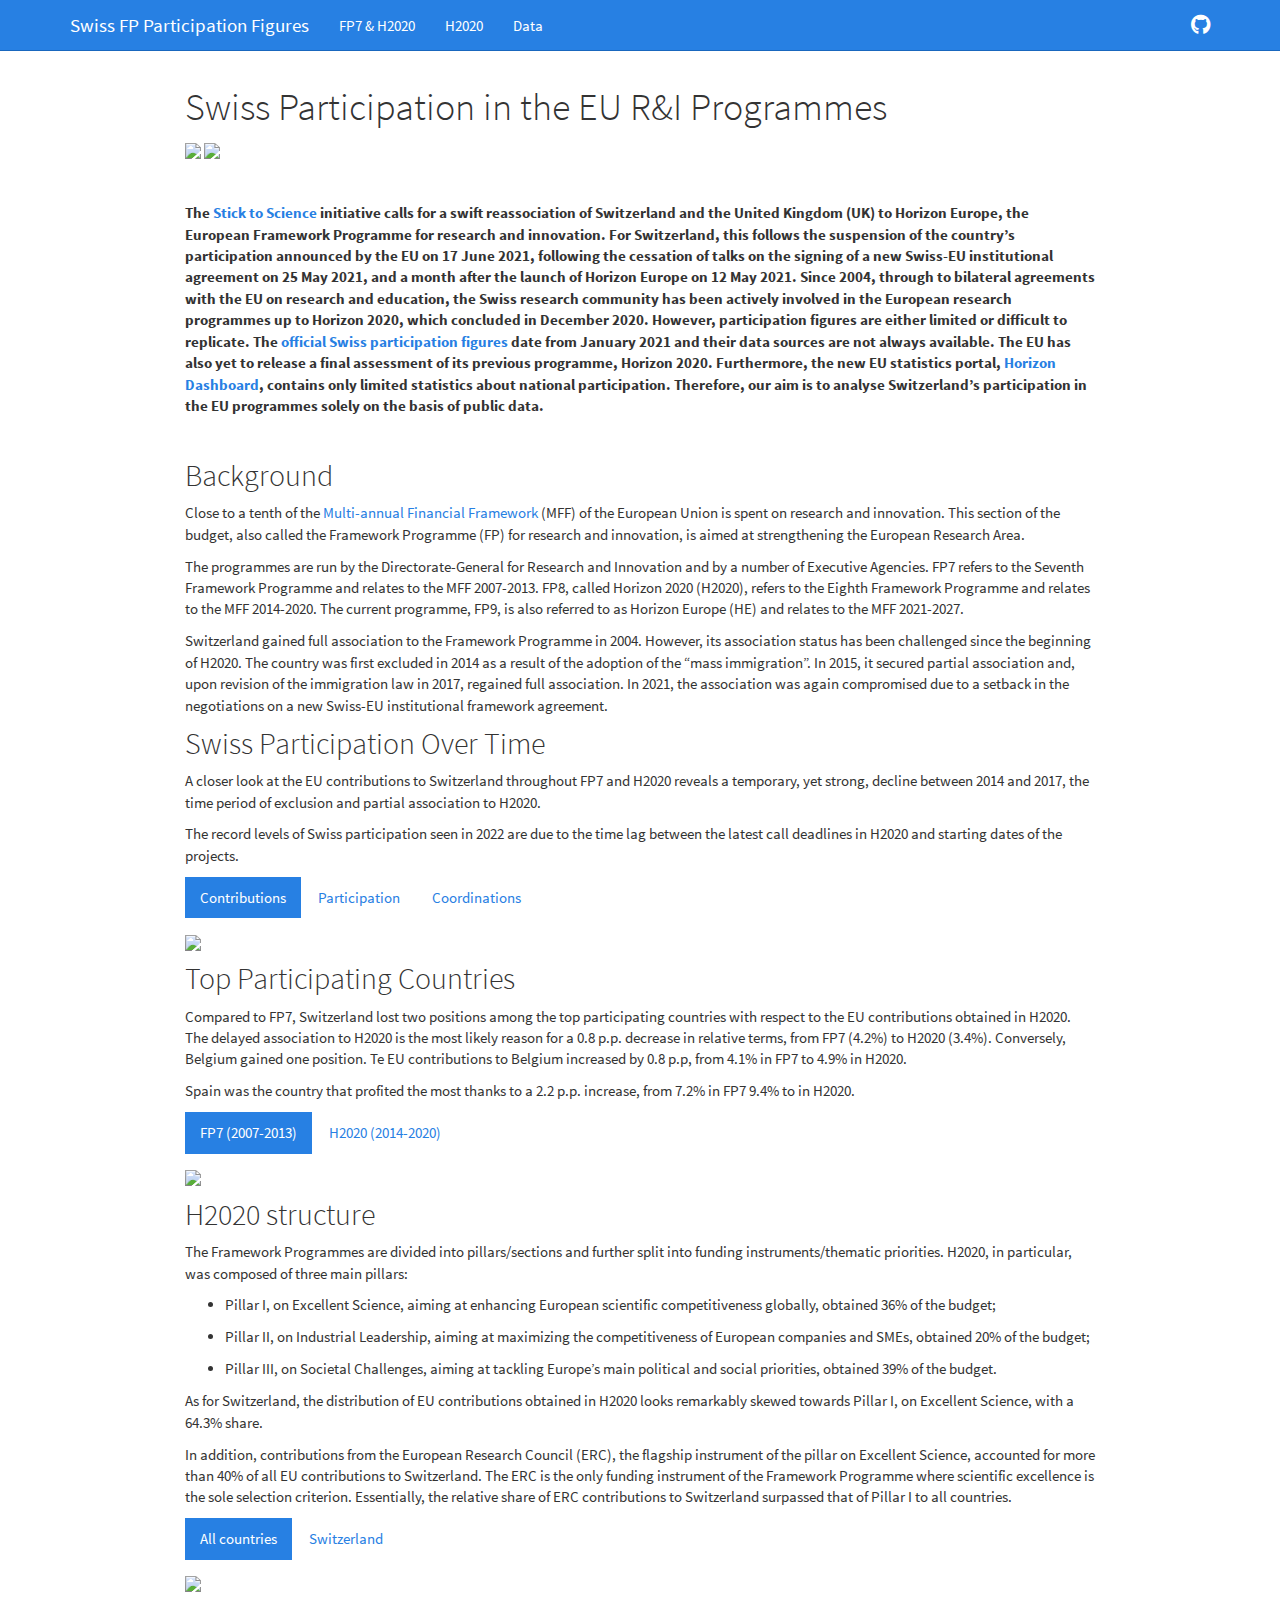
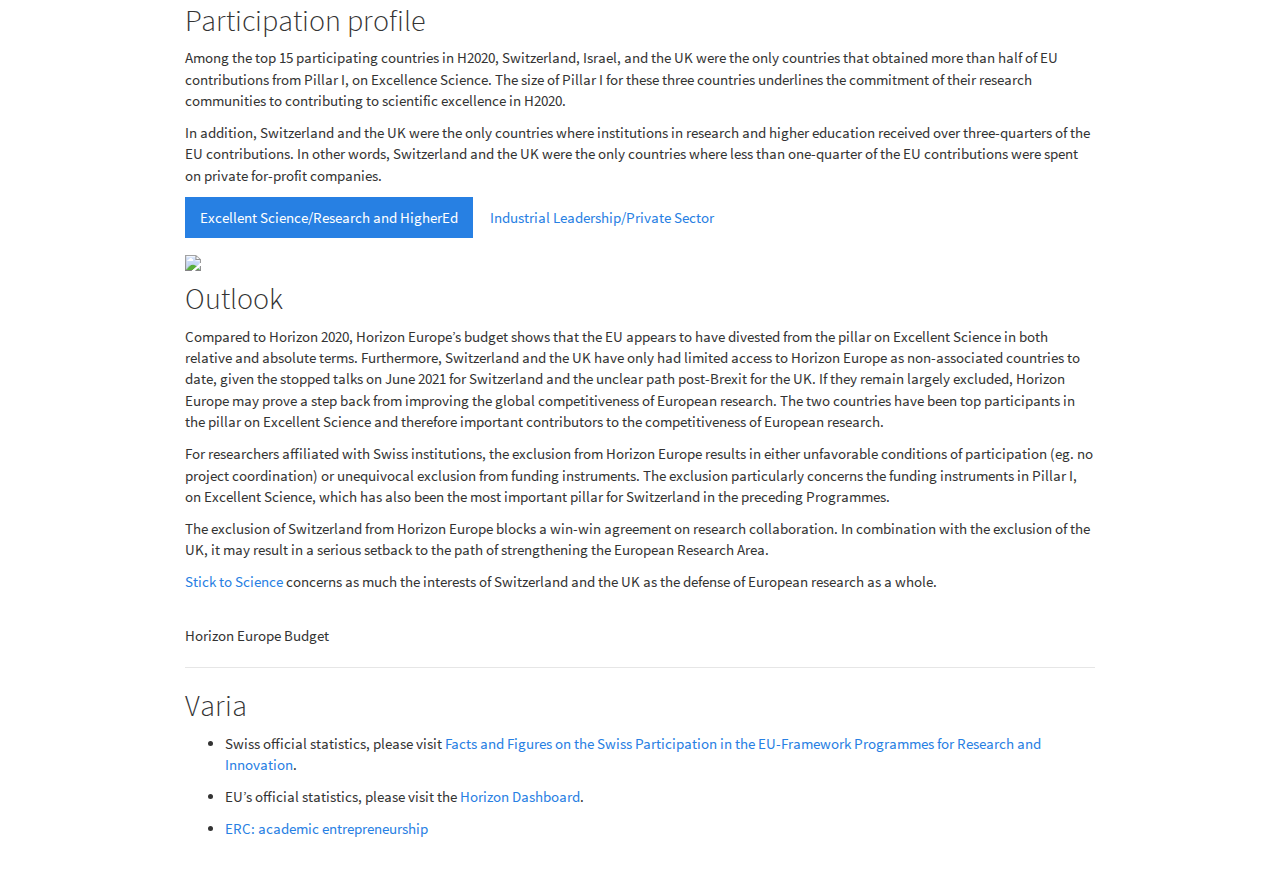
==== docs/index.html @ 3f67c6ea "✏️  Minor fixes" ====
<!DOCTYPE html>

<html>

<head>

<meta charset="utf-8" />
<meta name="generator" content="pandoc" />
<meta http-equiv="X-UA-Compatible" content="IE=EDGE" />




<title>Swiss Participation in the EU R&amp;I Programmes</title>

<script src="site_libs/header-attrs-2.11/header-attrs.js"></script>
<script src="site_libs/jquery-3.6.0/jquery-3.6.0.min.js"></script>
<meta name="viewport" content="width=device-width, initial-scale=1" />
<link href="site_libs/bootstrap-3.3.5/css/cosmo.min.css" rel="stylesheet" />
<script src="site_libs/bootstrap-3.3.5/js/bootstrap.min.js"></script>
<script src="site_libs/bootstrap-3.3.5/shim/html5shiv.min.js"></script>
<script src="site_libs/bootstrap-3.3.5/shim/respond.min.js"></script>
<style>h1 {font-size: 34px;}
       h1.title {font-size: 38px;}
       h2 {font-size: 30px;}
       h3 {font-size: 24px;}
       h4 {font-size: 18px;}
       h5 {font-size: 16px;}
       h6 {font-size: 12px;}
       code {color: inherit; background-color: rgba(0, 0, 0, 0.04);}
       pre:not([class]) { background-color: white }</style>
<script src="site_libs/navigation-1.1/tabsets.js"></script>
<meta name="viewport" content="width=device-width, initial-scale=1, orientation=auto"/>
<meta name="description" content="Swiss Participation in FP7 and Horizon 2020"/>
<meta name="github-repo" content="zambujo/swissparticipation"/>
<meta name="twitter:title" content="Switzerland in FP7&amp;H2020"/>
<meta name="twitter:description" content="Swiss Participation in FP7 and Horizon 2020"/>
<meta name="twitter:url" content="https://zambujo.github.io/swissparticipation"/>
<meta name="twitter:image" content="https://zambujo.github.io/assets/images/treemap.jpg"/>
<meta name="twitter:image:alt" content="CH H2020 Participation"/>
<meta name="twitter:card" content="summary"/>
<meta name="twitter:creator" content="@whereisjoao"/>
<meta name="twitter:site" content="@whereisjoao"/>
<meta property="og:title" content="Switzerland in FP7&amp;H2020"/>
<meta property="og:description" content="Swiss Participation in FP7 and Horizon 2020"/>
<meta property="og:url" content="https://zambujo.github.io/swissparticipation"/>
<meta property="og:image" content="https://zambujo.github.io/assets/images/treemap.jpg"/>
<meta property="og:image:alt" content="CH H2020 Participation"/>
<meta property="og:type" content="website"/>
<meta property="og:locale" content="en_US"/>
<meta property="article:author" content="João Martins"/>
<link href="site_libs/font-awesome-5.1.0/css/all.css" rel="stylesheet" />
<link href="site_libs/font-awesome-5.1.0/css/v4-shims.css" rel="stylesheet" />

<style type="text/css">
  code{white-space: pre-wrap;}
  span.smallcaps{font-variant: small-caps;}
  span.underline{text-decoration: underline;}
  div.column{display: inline-block; vertical-align: top; width: 50%;}
  div.hanging-indent{margin-left: 1.5em; text-indent: -1.5em;}
  ul.task-list{list-style: none;}
    </style>









<style type = "text/css">
.main-container {
  max-width: 940px;
  margin-left: auto;
  margin-right: auto;
}
img {
  max-width:100%;
}
.tabbed-pane {
  padding-top: 12px;
}
.html-widget {
  margin-bottom: 20px;
}
button.code-folding-btn:focus {
  outline: none;
}
summary {
  display: list-item;
}
pre code {
  padding: 0;
}
</style>


<style type="text/css">
.dropdown-submenu {
  position: relative;
}
.dropdown-submenu>.dropdown-menu {
  top: 0;
  left: 100%;
  margin-top: -6px;
  margin-left: -1px;
  border-radius: 0 6px 6px 6px;
}
.dropdown-submenu:hover>.dropdown-menu {
  display: block;
}
.dropdown-submenu>a:after {
  display: block;
  content: " ";
  float: right;
  width: 0;
  height: 0;
  border-color: transparent;
  border-style: solid;
  border-width: 5px 0 5px 5px;
  border-left-color: #cccccc;
  margin-top: 5px;
  margin-right: -10px;
}
.dropdown-submenu:hover>a:after {
  border-left-color: #adb5bd;
}
.dropdown-submenu.pull-left {
  float: none;
}
.dropdown-submenu.pull-left>.dropdown-menu {
  left: -100%;
  margin-left: 10px;
  border-radius: 6px 0 6px 6px;
}
</style>

<script type="text/javascript">
// manage active state of menu based on current page
$(document).ready(function () {
  // active menu anchor
  href = window.location.pathname
  href = href.substr(href.lastIndexOf('/') + 1)
  if (href === "")
    href = "index.html";
  var menuAnchor = $('a[href="' + href + '"]');

  // mark it active
  menuAnchor.tab('show');

  // if it's got a parent navbar menu mark it active as well
  menuAnchor.closest('li.dropdown').addClass('active');

  // Navbar adjustments
  var navHeight = $(".navbar").first().height() + 15;
  var style = document.createElement('style');
  var pt = "padding-top: " + navHeight + "px; ";
  var mt = "margin-top: -" + navHeight + "px; ";
  var css = "";
  // offset scroll position for anchor links (for fixed navbar)
  for (var i = 1; i <= 6; i++) {
    css += ".section h" + i + "{ " + pt + mt + "}\n";
  }
  style.innerHTML = "body {" + pt + "padding-bottom: 40px; }\n" + css;
  document.head.appendChild(style);
});
</script>

<!-- tabsets -->

<style type="text/css">
.tabset-dropdown > .nav-tabs {
  display: inline-table;
  max-height: 500px;
  min-height: 44px;
  overflow-y: auto;
  border: 1px solid #ddd;
  border-radius: 4px;
}

.tabset-dropdown > .nav-tabs > li.active:before {
  content: "";
  font-family: 'Glyphicons Halflings';
  display: inline-block;
  padding: 10px;
  border-right: 1px solid #ddd;
}

.tabset-dropdown > .nav-tabs.nav-tabs-open > li.active:before {
  content: "&#xe258;";
  border: none;
}

.tabset-dropdown > .nav-tabs.nav-tabs-open:before {
  content: "";
  font-family: 'Glyphicons Halflings';
  display: inline-block;
  padding: 10px;
  border-right: 1px solid #ddd;
}

.tabset-dropdown > .nav-tabs > li.active {
  display: block;
}

.tabset-dropdown > .nav-tabs > li > a,
.tabset-dropdown > .nav-tabs > li > a:focus,
.tabset-dropdown > .nav-tabs > li > a:hover {
  border: none;
  display: inline-block;
  border-radius: 4px;
  background-color: transparent;
}

.tabset-dropdown > .nav-tabs.nav-tabs-open > li {
  display: block;
  float: none;
}

.tabset-dropdown > .nav-tabs > li {
  display: none;
}
</style>

<!-- code folding -->




</head>

<body>


<div class="container-fluid main-container">




<div class="navbar navbar-inverse  navbar-fixed-top" role="navigation">
  <div class="container">
    <div class="navbar-header">
      <button type="button" class="navbar-toggle collapsed" data-toggle="collapse" data-target="#navbar">
        <span class="icon-bar"></span>
        <span class="icon-bar"></span>
        <span class="icon-bar"></span>
      </button>
      <a class="navbar-brand" href="index.html">Swiss FP Participation Figures</a>
    </div>
    <div id="navbar" class="navbar-collapse collapse">
      <ul class="nav navbar-nav">
        <li>
  <a href="seri-figures.html">FP7 &amp; H2020</a>
</li>
<li>
  <a href="swiss-participation.html">H2020</a>
</li>
<li>
  <a href="data-gathering.html">Data</a>
</li>
      </ul>
      <ul class="nav navbar-nav navbar-right">
        <li>
  <a href="https://github.com/zambujo/swissparticipation">
    <span class="fa fa-github fa-lg"></span>
     
  </a>
</li>
      </ul>
    </div><!--/.nav-collapse -->
  </div><!--/.container -->
</div><!--/.navbar -->

<div id="header">



<h1 class="title toc-ignore">Swiss Participation in the EU R&amp;I
Programmes</h1>

</div>


<!-- badges: start -->
<p><a href="https://github.com/zambujo/swissparticipation"><img
src="https://img.shields.io/github/watchers/zambujo/swissparticipation?style=social" /></a>
<a href="https://github.com/zambujo/swissparticipation/issues"><img
src="https://img.shields.io/github/issues/zambujo/swissparticipation" /></a>
<!-- badges: end --></p>
<p><br /></p>
<p><strong>The <a href="https://stick-to-science.eu">Stick to
Science</a> initiative calls for a swift reassociation of Switzerland
and the United Kingdom (UK) to Horizon Europe, the European Framework
Programme for research and innovation. For Switzerland, this follows the
suspension of the country’s participation announced by the EU on 17 June
2021, following the cessation of talks on the signing of a new Swiss-EU
institutional agreement on 25 May 2021, and a month after the launch of
Horizon Europe on 12 May 2021. Since 2004, through to bilateral
agreements with the EU on research and education, the Swiss research
community has been actively involved in the European research programmes
up to Horizon 2020, which concluded in December 2020. However,
participation figures are either limited or difficult to replicate. The
<a
href="https://www.sbfi.admin.ch/sbfi/en/home/research-and-innovation/international-cooperation-r-and-i/eu-framework-programmes-for-research/f-f-swiss-participation.html">official
Swiss participation figures</a> date from January 2021 and their data
sources are not always available. The EU has also yet to release a final
assessment of its previous programme, Horizon 2020. Furthermore, the new
EU statistics portal, <a
href="https://webgate.ec.europa.eu/dashboard">Horizon Dashboard</a>,
contains only limited statistics about national participation.
Therefore, our aim is to analyse Switzerland’s participation in the EU
programmes solely on the basis of public data.</strong></p>
<p><br /></p>
<div id="background" class="section level2">
<h2>Background</h2>
<p>Close to a tenth of the <a
href="https://op.europa.eu/en/publication-detail/-/publication/d2cf202e-f36a-45b2-84e7-1ac6ad996e90">Multi-annual
Financial Framework</a> (MFF) of the European Union is spent on research
and innovation. This section of the budget, also called the Framework
Programme (FP) for research and innovation, is aimed at strengthening
the European Research Area.</p>
<p>The programmes are run by the Directorate-General for Research and
Innovation and by a number of Executive Agencies. FP7 refers to the
Seventh Framework Programme and relates to the MFF 2007-2013. FP8,
called Horizon 2020 (H2020), refers to the Eighth Framework Programme
and relates to the MFF 2014-2020. The current programme, FP9, is also
referred to as Horizon Europe (HE) and relates to the MFF 2021-2027.</p>
<p>Switzerland gained full association to the Framework Programme in
2004. However, its association status has been challenged since the
beginning of H2020. The country was first excluded in 2014 as a result
of the adoption of the “mass immigration”. In 2015, it secured partial
association and, upon revision of the immigration law in 2017, regained
full association. In 2021, the association was again compromised due to
a setback in the negotiations on a new Swiss-EU institutional framework
agreement.</p>
</div>
<div id="swiss-participation-over-time"
class="section level2 tabset tabset-fade tabset-pills">
<h2 class="tabset tabset-fade tabset-pills">Swiss Participation Over
Time</h2>
<p>A closer look at the EU contributions to Switzerland throughout FP7
and H2020 reveals a temporary, yet strong, decline between 2014 and
2017, the time period of exclusion and partial association to H2020.</p>
<p>The record levels of Swiss participation seen in 2022 are due to the
time lag between the latest call deadlines in H2020 and starting dates
of the projects.</p>
<div id="contributions" class="section level3">
<h3>Contributions</h3>
<p><img
src="https://zambujo.github.io/swissparticipation/seri-figures_files/figure-html/swiss-countributions-1.svg" /><!-- --></p>
</div>
<div id="participation" class="section level3">
<h3>Participation</h3>
<p><img
src="https://zambujo.github.io/swissparticipation/seri-figures_files/figure-html/swiss-participations-1.svg" /><!-- --></p>
</div>
<div id="coordinations" class="section level3">
<h3>Coordinations</h3>
<p><img
src="https://zambujo.github.io/swissparticipation/seri-figures_files/figure-html/coordinations-overviews-1.svg" /><!-- --></p>
</div>
</div>
<div id="top-participating-countries"
class="section level2 tabset tabset-fade tabset-pills">
<h2 class="tabset tabset-fade tabset-pills">Top Participating
Countries</h2>
<p>Compared to FP7, Switzerland lost two positions among the top
participating countries with respect to the EU contributions obtained in
H2020. The delayed association to H2020 is the most likely reason for a
0.8 p.p. decrease in relative terms, from FP7 (4.2%) to H2020 (3.4%).
Conversely, Belgium gained one position. Te EU contributions to Belgium
increased by 0.8 p.p, from 4.1% in FP7 to 4.9% in H2020.</p>
<p>Spain was the country that profited the most thanks to a 2.2 p.p.
increase, from 7.2% in FP7 9.4% to in H2020.</p>
<div id="fp7-2007-2013" class="section level3">
<h3>FP7 (2007-2013)</h3>
<p><img
src="https://zambujo.github.io/swissparticipation/seri-figures_files/figure-html/visual-countries-fp7-1.svg" /><!-- --></p>
</div>
<div id="h2020-2014-2020" class="section level3">
<h3>H2020 (2014-2020)</h3>
<p><img
src="https://zambujo.github.io/swissparticipation/seri-figures_files/figure-html/visual-countries-1.svg" /><!-- --></p>
</div>
</div>
<div id="h2020-structure"
class="section level2 tabset tabset-fade tabset-pills">
<h2 class="tabset tabset-fade tabset-pills">H2020 structure</h2>
<p>The Framework Programmes are divided into pillars/sections and
further split into funding instruments/thematic priorities. H2020, in
particular, was composed of three main pillars:</p>
<ul>
<li><p>Pillar I, on Excellent Science, aiming at enhancing European
scientific competitiveness globally, obtained 36% of the
budget;</p></li>
<li><p>Pillar II, on Industrial Leadership, aiming at maximizing the
competitiveness of European companies and SMEs, obtained 20% of the
budget;</p></li>
<li><p>Pillar III, on Societal Challenges, aiming at tackling Europe’s
main political and social priorities, obtained 39% of the
budget.</p></li>
</ul>
<p>As for Switzerland, the distribution of EU contributions obtained in
H2020 looks remarkably skewed towards Pillar I, on Excellent Science,
with a 64.3% share.</p>
<p>In addition, contributions from the European Research Council (ERC),
the flagship instrument of the pillar on Excellent Science, accounted
for more than 40% of all EU contributions to Switzerland. The ERC is the
only funding instrument of the Framework Programme where scientific
excellence is the sole selection criterion. Essentially, the relative
share of ERC contributions to Switzerland surpassed that of Pillar I to
all countries.</p>
<div id="all-countries" class="section level3">
<h3>All countries</h3>
<p><img
src="https://raw.githubusercontent.com/zambujo/swissparticipation/main/data/treemap-h2020-all.svg" /><!-- --></p>
</div>
<div id="switzerland" class="section level3">
<h3>Switzerland</h3>
<p><img
src="https://raw.githubusercontent.com/zambujo/swissparticipation/main/data/treemap-h2020-ch.svg" /><!-- --></p>
</div>
</div>
<div id="participation-profile"
class="section level2 tabset tabset-fade tabset-pills">
<h2 class="tabset tabset-fade tabset-pills">Participation profile</h2>
<p>Among the top 15 participating countries in H2020, Switzerland,
Israel, and the UK were the only countries that obtained more than half
of EU contributions from Pillar I, on Excellence Science. The size of
Pillar I for these three countries underlines the commitment of their
research communities to contributing to scientific excellence in
H2020.</p>
<p>In addition, Switzerland and the UK were the only countries where
institutions in research and higher education received over
three-quarters of the EU contributions. In other words, Switzerland and
the UK were the only countries where less than one-quarter of the EU
contributions were spent on private for-profit companies.</p>
<div id="excellent-scienceresearch-and-highered" class="section level3">
<h3>Excellent Science/Research and HigherEd</h3>
<p><img
src="https://zambujo.github.io/swissparticipation/swiss-participation_files/figure-html/country-profile-1-1.svg" /><!-- --></p>
</div>
<div id="industrial-leadershipprivate-sector" class="section level3">
<h3>Industrial Leadership/Private Sector</h3>
<p><img
src="https://zambujo.github.io/swissparticipation/swiss-participation_files/figure-html/country-profile-2-1.svg" /><!-- --></p>
</div>
</div>
<div id="outlook" class="section level2">
<h2>Outlook</h2>
<p>Compared to Horizon 2020, Horizon Europe’s budget shows that the EU
appears to have divested from the pillar on Excellent Science in both
relative and absolute terms. Furthermore, Switzerland and the UK have
only had limited access to Horizon Europe as non-associated countries to
date, given the stopped talks on June 2021 for Switzerland and the
unclear path post-Brexit for the UK. If they remain largely excluded,
Horizon Europe may prove a step back from improving the global
competitiveness of European research. The two countries have been top
participants in the pillar on Excellent Science and therefore important
contributors to the competitiveness of European research.</p>
<p>For researchers affiliated with Swiss institutions, the exclusion
from Horizon Europe results in either unfavorable conditions of
participation (eg. no project coordination) or unequivocal exclusion
from funding instruments. The exclusion particularly concerns the
funding instruments in Pillar I, on Excellent Science, which has also
been the most important pillar for Switzerland in the preceding
Programmes.</p>
<p>The exclusion of Switzerland from Horizon Europe blocks a win-win
agreement on research collaboration. In combination with the exclusion
of the UK, it may result in a serious setback to the path of
strengthening the European Research Area.</p>
<p><a href="https://stick-to-science.eu">Stick to Science</a> concerns
as much the interests of Switzerland and the UK as the defense of
European research as a whole.</p>
<div class="figure">
<img
src="https://raw.githubusercontent.com/zambujo/swissparticipation/main/data/treemap-he.svg"
alt="" />
<p class="caption">Horizon Europe Budget</p>
</div>
<hr />
</div>
<div id="varia" class="section level2">
<h2>Varia</h2>
<ul>
<li><p>Swiss official statistics, please visit <a
href="https://www.sbfi.admin.ch/sbfi/en/home/research-and-innovation/international-cooperation-r-and-i/eu-framework-programmes-for-research/f-f-swiss-participation.html">Facts
and Figures on the Swiss Participation in the EU-Framework Programmes
for Research and Innovation</a>.</p></li>
<li><p>EU’s official statistics, please visit the <a
href="https://webgate.ec.europa.eu/dashboard/sense/app/a976d168-2023-41d8-acec-e77640154726/sheet/0c8af38b-b73c-4da2-ba41-73ea34ab7ac4/state/analysis/select/Country/Switzerland">Horizon
Dashboard</a>.</p></li>
<li><p><a
href="https://erc.europa.eu/news-events/magazine/survey-poc-academic-entrepreneurship">ERC:
academic entrepreneurship</a></p></li>
</ul>
</div>




</div>

<script>

// add bootstrap table styles to pandoc tables
function bootstrapStylePandocTables() {
  $('tr.odd').parent('tbody').parent('table').addClass('table table-condensed');
}
$(document).ready(function () {
  bootstrapStylePandocTables();
});


</script>

<!-- tabsets -->

<script>
$(document).ready(function () {
  window.buildTabsets("TOC");
});

$(document).ready(function () {
  $('.tabset-dropdown > .nav-tabs > li').click(function () {
    $(this).parent().toggleClass('nav-tabs-open');
  });
});
</script>

<!-- code folding -->


<!-- dynamically load mathjax for compatibility with self-contained -->
<script>
  (function () {
    var script = document.createElement("script");
    script.type = "text/javascript";
    script.src  = "https://mathjax.rstudio.com/latest/MathJax.js?config=TeX-AMS-MML_HTMLorMML";
    document.getElementsByTagName("head")[0].appendChild(script);
  })();
</script>

</body>
</html>
---- docs/site_libs/bootstrap-3.3.5/css/cosmo.min.css ----
@font-face {
  font-family: 'Source Sans Pro';
  font-style: normal;
  font-weight: 300;
  src: url(fonts/SourceSansProLight.ttf) format('truetype');
}
@font-face {
  font-family: 'Source Sans Pro';
  font-style: normal;
  font-weight: 400;
  src: url(fonts/SourceSansPro.ttf) format('truetype');
}
@font-face {
  font-family: 'Source Sans Pro';
  font-style: normal;
  font-weight: 700;
  src: url(fonts/SourceSansProBold.ttf) format('truetype');
}

/*!
 * bootswatch v3.3.6
 * Homepage: http://bootswatch.com
 * Copyright 2012-2015 Thomas Park
 * Licensed under MIT
 * Based on Bootstrap
*//*!
 * Bootstrap v3.3.6 (http://getbootstrap.com)
 * Copyright 2011-2015 Twitter, Inc.
 * Licensed under MIT (https://github.com/twbs/bootstrap/blob/master/LICENSE)
 *//*! normalize.css v3.0.3 | MIT License | github.com/necolas/normalize.css */html{font-family:sans-serif;-ms-text-size-adjust:100%;-webkit-text-size-adjust:100%}body{margin:0}article,aside,details,figcaption,figure,footer,header,hgroup,main,menu,nav,section,summary{display:block}audio,canvas,progress,video{display:inline-block;vertical-align:baseline}audio:not([controls]){display:none;height:0}[hidden],template{display:none}a{background-color:transparent}a:active,a:hover{outline:0}abbr[title]{border-bottom:1px dotted}b,strong{font-weight:bold}dfn{font-style:italic}h1{font-size:2em;margin:0.67em 0}mark{background:#ff0;color:#000}small{font-size:80%}sub,sup{font-size:75%;line-height:0;position:relative;vertical-align:baseline}sup{top:-0.5em}sub{bottom:-0.25em}img{border:0}svg:not(:root){overflow:hidden}figure{margin:1em 40px}hr{-webkit-box-sizing:content-box;-moz-box-sizing:content-box;box-sizing:content-box;height:0}pre{overflow:auto}code,kbd,pre,samp{font-family:monospace, monospace;font-size:1em}button,input,optgroup,select,textarea{color:inherit;font:inherit;margin:0}button{overflow:visible}button,select{text-transform:none}button,html input[type="button"],input[type="reset"],input[type="submit"]{-webkit-appearance:button;cursor:pointer}button[disabled],html input[disabled]{cursor:default}button::-moz-focus-inner,input::-moz-focus-inner{border:0;padding:0}input{line-height:normal}input[type="checkbox"],input[type="radio"]{-webkit-box-sizing:border-box;-moz-box-sizing:border-box;box-sizing:border-box;padding:0}input[type="number"]::-webkit-inner-spin-button,input[type="number"]::-webkit-outer-spin-button{height:auto}input[type="search"]{-webkit-appearance:textfield;-webkit-box-sizing:content-box;-moz-box-sizing:content-box;box-sizing:content-box}input[type="search"]::-webkit-search-cancel-button,input[type="search"]::-webkit-search-decoration{-webkit-appearance:none}fieldset{border:1px solid #c0c0c0;margin:0 2px;padding:0.35em 0.625em 0.75em}legend{border:0;padding:0}textarea{overflow:auto}optgroup{font-weight:bold}table{border-collapse:collapse;border-spacing:0}td,th{padding:0}/*! Source: https://github.com/h5bp/html5-boilerplate/blob/master/src/css/main.css */@media print{*,*:before,*:after{background:transparent !important;color:#000 !important;-webkit-box-shadow:none !important;box-shadow:none !important;text-shadow:none !important}a,a:visited{text-decoration:underline}a[href]:after{content:" (" attr(href) ")"}abbr[title]:after{content:" (" attr(title) ")"}a[href^="#"]:after,a[href^="javascript:"]:after{content:""}pre,blockquote{border:1px solid #999;page-break-inside:avoid}thead{display:table-header-group}tr,img{page-break-inside:avoid}img{max-width:100% !important}p,h2,h3{orphans:3;widows:3}h2,h3{page-break-after:avoid}.navbar{display:none}.btn>.caret,.dropup>.btn>.caret{border-top-color:#000 !important}.label{border:1px solid #000}.table{border-collapse:collapse !important}.table td,.table th{background-color:#fff !important}.table-bordered th,.table-bordered td{border:1px solid #ddd !important}}@font-face{font-family:'Glyphicons Halflings';src:url('../fonts/glyphicons-halflings-regular.eot');src:url('../fonts/glyphicons-halflings-regular.eot?#iefix') format('embedded-opentype'),url('../fonts/glyphicons-halflings-regular.woff') format('woff'),url('../fonts/glyphicons-halflings-regular.ttf') format('truetype'),url('../fonts/glyphicons-halflings-regular.svg#glyphicons_halflingsregular') format('svg')}.glyphicon{position:relative;top:1px;display:inline-block;font-family:'Glyphicons Halflings';font-style:normal;font-weight:normal;line-height:1;-webkit-font-smoothing:antialiased;-moz-osx-font-smoothing:grayscale}.glyphicon-asterisk:before{content:"\002a"}.glyphicon-plus:before{content:"\002b"}.glyphicon-euro:before,.glyphicon-eur:before{content:"\20ac"}.glyphicon-minus:before{content:"\2212"}.glyphicon-cloud:before{content:"\2601"}.glyphicon-envelope:before{content:"\2709"}.glyphicon-pencil:before{content:"\270f"}.glyphicon-glass:before{content:"\e001"}.glyphicon-music:before{content:"\e002"}.glyphicon-search:before{content:"\e003"}.glyphicon-heart:before{content:"\e005"}.glyphicon-star:before{content:"\e006"}.glyphicon-star-empty:before{content:"\e007"}.glyphicon-user:before{content:"\e008"}.glyphicon-film:before{content:"\e009"}.glyphicon-th-large:before{content:"\e010"}.glyphicon-th:before{content:"\e011"}.glyphicon-th-list:before{content:"\e012"}.glyphicon-ok:before{content:"\e013"}.glyphicon-remove:before{content:"\e014"}.glyphicon-zoom-in:before{content:"\e015"}.glyphicon-zoom-out:before{content:"\e016"}.glyphicon-off:before{content:"\e017"}.glyphicon-signal:before{content:"\e018"}.glyphicon-cog:before{content:"\e019"}.glyphicon-trash:before{content:"\e020"}.glyphicon-home:before{content:"\e021"}.glyphicon-file:before{content:"\e022"}.glyphicon-time:before{content:"\e023"}.glyphicon-road:before{content:"\e024"}.glyphicon-download-alt:before{content:"\e025"}.glyphicon-download:before{content:"\e026"}.glyphicon-upload:before{content:"\e027"}.glyphicon-inbox:before{content:"\e028"}.glyphicon-play-circle:before{content:"\e029"}.glyphicon-repeat:before{content:"\e030"}.glyphicon-refresh:before{content:"\e031"}.glyphicon-list-alt:before{content:"\e032"}.glyphicon-lock:before{content:"\e033"}.glyphicon-flag:before{content:"\e034"}.glyphicon-headphones:before{content:"\e035"}.glyphicon-volume-off:before{content:"\e036"}.glyphicon-volume-down:before{content:"\e037"}.glyphicon-volume-up:before{content:"\e038"}.glyphicon-qrcode:before{content:"\e039"}.glyphicon-barcode:before{content:"\e040"}.glyphicon-tag:before{content:"\e041"}.glyphicon-tags:before{content:"\e042"}.glyphicon-book:before{content:"\e043"}.glyphicon-bookmark:before{content:"\e044"}.glyphicon-print:before{content:"\e045"}.glyphicon-camera:before{content:"\e046"}.glyphicon-font:before{content:"\e047"}.glyphicon-bold:before{content:"\e048"}.glyphicon-italic:before{content:"\e049"}.glyphicon-text-height:before{content:"\e050"}.glyphicon-text-width:before{content:"\e051"}.glyphicon-align-left:before{content:"\e052"}.glyphicon-align-center:before{content:"\e053"}.glyphicon-align-right:before{content:"\e054"}.glyphicon-align-justify:before{content:"\e055"}.glyphicon-list:before{content:"\e056"}.glyphicon-indent-left:before{content:"\e057"}.glyphicon-indent-right:before{content:"\e058"}.glyphicon-facetime-video:before{content:"\e059"}.glyphicon-picture:before{content:"\e060"}.glyphicon-map-marker:before{content:"\e062"}.glyphicon-adjust:before{content:"\e063"}.glyphicon-tint:before{content:"\e064"}.glyphicon-edit:before{content:"\e065"}.glyphicon-share:before{content:"\e066"}.glyphicon-check:before{content:"\e067"}.glyphicon-move:before{content:"\e068"}.glyphicon-step-backward:before{content:"\e069"}.glyphicon-fast-backward:before{content:"\e070"}.glyphicon-backward:before{content:"\e071"}.glyphicon-play:before{content:"\e072"}.glyphicon-pause:before{content:"\e073"}.glyphicon-stop:before{content:"\e074"}.glyphicon-forward:before{content:"\e075"}.glyphicon-fast-forward:before{content:"\e076"}.glyphicon-step-forward:before{content:"\e077"}.glyphicon-eject:before{content:"\e078"}.glyphicon-chevron-left:before{content:"\e079"}.glyphicon-chevron-right:before{content:"\e080"}.glyphicon-plus-sign:before{content:"\e081"}.glyphicon-minus-sign:before{content:"\e082"}.glyphicon-remove-sign:before{content:"\e083"}.glyphicon-ok-sign:before{content:"\e084"}.glyphicon-question-sign:before{content:"\e085"}.glyphicon-info-sign:before{content:"\e086"}.glyphicon-screenshot:before{content:"\e087"}.glyphicon-remove-circle:before{content:"\e088"}.glyphicon-ok-circle:before{content:"\e089"}.glyphicon-ban-circle:before{content:"\e090"}.glyphicon-arrow-left:before{content:"\e091"}.glyphicon-arrow-right:before{content:"\e092"}.glyphicon-arrow-up:before{content:"\e093"}.glyphicon-arrow-down:before{content:"\e094"}.glyphicon-share-alt:before{content:"\e095"}.glyphicon-resize-full:before{content:"\e096"}.glyphicon-resize-small:before{content:"\e097"}.glyphicon-exclamation-sign:before{content:"\e101"}.glyphicon-gift:before{content:"\e102"}.glyphicon-leaf:before{content:"\e103"}.glyphicon-fire:before{content:"\e104"}.glyphicon-eye-open:before{content:"\e105"}.glyphicon-eye-close:before{content:"\e106"}.glyphicon-warning-sign:before{content:"\e107"}.glyphicon-plane:before{content:"\e108"}.glyphicon-calendar:before{content:"\e109"}.glyphicon-random:before{content:"\e110"}.glyphicon-comment:before{content:"\e111"}.glyphicon-magnet:before{content:"\e112"}.glyphicon-chevron-up:before{content:"\e113"}.glyphicon-chevron-down:before{content:"\e114"}.glyphicon-retweet:before{content:"\e115"}.glyphicon-shopping-cart:before{content:"\e116"}.glyphicon-folder-close:before{content:"\e117"}.glyphicon-folder-open:before{content:"\e118"}.glyphicon-resize-vertical:before{content:"\e119"}.glyphicon-resize-horizontal:before{content:"\e120"}.glyphicon-hdd:before{content:"\e121"}.glyphicon-bullhorn:before{content:"\e122"}.glyphicon-bell:before{content:"\e123"}.glyphicon-certificate:before{content:"\e124"}.glyphicon-thumbs-up:before{content:"\e125"}.glyphicon-thumbs-down:before{content:"\e126"}.glyphicon-hand-right:before{content:"\e127"}.glyphicon-hand-left:before{content:"\e128"}.glyphicon-hand-up:before{content:"\e129"}.glyphicon-hand-down:before{content:"\e130"}.glyphicon-circle-arrow-right:before{content:"\e131"}.glyphicon-circle-arrow-left:before{content:"\e132"}.glyphicon-circle-arrow-up:before{content:"\e133"}.glyphicon-circle-arrow-down:before{content:"\e134"}.glyphicon-globe:before{content:"\e135"}.glyphicon-wrench:before{content:"\e136"}.glyphicon-tasks:before{content:"\e137"}.glyphicon-filter:before{content:"\e138"}.glyphicon-briefcase:before{content:"\e139"}.glyphicon-fullscreen:before{content:"\e140"}.glyphicon-dashboard:before{content:"\e141"}.glyphicon-paperclip:before{content:"\e142"}.glyphicon-heart-empty:before{content:"\e143"}.glyphicon-link:before{content:"\e144"}.glyphicon-phone:before{content:"\e145"}.glyphicon-pushpin:before{content:"\e146"}.glyphicon-usd:before{content:"\e148"}.glyphicon-gbp:before{content:"\e149"}.glyphicon-sort:before{content:"\e150"}.glyphicon-sort-by-alphabet:before{content:"\e151"}.glyphicon-sort-by-alphabet-alt:before{content:"\e152"}.glyphicon-sort-by-order:before{content:"\e153"}.glyphicon-sort-by-order-alt:before{content:"\e154"}.glyphicon-sort-by-attributes:before{content:"\e155"}.glyphicon-sort-by-attributes-alt:before{content:"\e156"}.glyphicon-unchecked:before{content:"\e157"}.glyphicon-expand:before{content:"\e158"}.glyphicon-collapse-down:before{content:"\e159"}.glyphicon-collapse-up:before{content:"\e160"}.glyphicon-log-in:before{content:"\e161"}.glyphicon-flash:before{content:"\e162"}.glyphicon-log-out:before{content:"\e163"}.glyphicon-new-window:before{content:"\e164"}.glyphicon-record:before{content:"\e165"}.glyphicon-save:before{content:"\e166"}.glyphicon-open:before{content:"\e167"}.glyphicon-saved:before{content:"\e168"}.glyphicon-import:before{content:"\e169"}.glyphicon-export:before{content:"\e170"}.glyphicon-send:before{content:"\e171"}.glyphicon-floppy-disk:before{content:"\e172"}.glyphicon-floppy-saved:before{content:"\e173"}.glyphicon-floppy-remove:before{content:"\e174"}.glyphicon-floppy-save:before{content:"\e175"}.glyphicon-floppy-open:before{content:"\e176"}.glyphicon-credit-card:before{content:"\e177"}.glyphicon-transfer:before{content:"\e178"}.glyphicon-cutlery:before{content:"\e179"}.glyphicon-header:before{content:"\e180"}.glyphicon-compressed:before{content:"\e181"}.glyphicon-earphone:before{content:"\e182"}.glyphicon-phone-alt:before{content:"\e183"}.glyphicon-tower:before{content:"\e184"}.glyphicon-stats:before{content:"\e185"}.glyphicon-sd-video:before{content:"\e186"}.glyphicon-hd-video:before{content:"\e187"}.glyphicon-subtitles:before{content:"\e188"}.glyphicon-sound-stereo:before{content:"\e189"}.glyphicon-sound-dolby:before{content:"\e190"}.glyphicon-sound-5-1:before{content:"\e191"}.glyphicon-sound-6-1:before{content:"\e192"}.glyphicon-sound-7-1:before{content:"\e193"}.glyphicon-copyright-mark:before{content:"\e194"}.glyphicon-registration-mark:before{content:"\e195"}.glyphicon-cloud-download:before{content:"\e197"}.glyphicon-cloud-upload:before{content:"\e198"}.glyphicon-tree-conifer:before{content:"\e199"}.glyphicon-tree-deciduous:before{content:"\e200"}.glyphicon-cd:before{content:"\e201"}.glyphicon-save-file:before{content:"\e202"}.glyphicon-open-file:before{content:"\e203"}.glyphicon-level-up:before{content:"\e204"}.glyphicon-copy:before{content:"\e205"}.glyphicon-paste:before{content:"\e206"}.glyphicon-alert:before{content:"\e209"}.glyphicon-equalizer:before{content:"\e210"}.glyphicon-king:before{content:"\e211"}.glyphicon-queen:before{content:"\e212"}.glyphicon-pawn:before{content:"\e213"}.glyphicon-bishop:before{content:"\e214"}.glyphicon-knight:before{content:"\e215"}.glyphicon-baby-formula:before{content:"\e216"}.glyphicon-tent:before{content:"\26fa"}.glyphicon-blackboard:before{content:"\e218"}.glyphicon-bed:before{content:"\e219"}.glyphicon-apple:before{content:"\f8ff"}.glyphicon-erase:before{content:"\e221"}.glyphicon-hourglass:before{content:"\231b"}.glyphicon-lamp:before{content:"\e223"}.glyphicon-duplicate:before{content:"\e224"}.glyphicon-piggy-bank:before{content:"\e225"}.glyphicon-scissors:before{content:"\e226"}.glyphicon-bitcoin:before{content:"\e227"}.glyphicon-btc:before{content:"\e227"}.glyphicon-xbt:before{content:"\e227"}.glyphicon-yen:before{content:"\00a5"}.glyphicon-jpy:before{content:"\00a5"}.glyphicon-ruble:before{content:"\20bd"}.glyphicon-rub:before{content:"\20bd"}.glyphicon-scale:before{content:"\e230"}.glyphicon-ice-lolly:before{content:"\e231"}.glyphicon-ice-lolly-tasted:before{content:"\e232"}.glyphicon-education:before{content:"\e233"}.glyphicon-option-horizontal:before{content:"\e234"}.glyphicon-option-vertical:before{content:"\e235"}.glyphicon-menu-hamburger:before{content:"\e236"}.glyphicon-modal-window:before{content:"\e237"}.glyphicon-oil:before{content:"\e238"}.glyphicon-grain:before{content:"\e239"}.glyphicon-sunglasses:before{content:"\e240"}.glyphicon-text-size:before{content:"\e241"}.glyphicon-text-color:before{content:"\e242"}.glyphicon-text-background:before{content:"\e243"}.glyphicon-object-align-top:before{content:"\e244"}.glyphicon-object-align-bottom:before{content:"\e245"}.glyphicon-object-align-horizontal:before{content:"\e246"}.glyphicon-object-align-left:before{content:"\e247"}.glyphicon-object-align-vertical:before{content:"\e248"}.glyphicon-object-align-right:before{content:"\e249"}.glyphicon-triangle-right:before{content:"\e250"}.glyphicon-triangle-left:before{content:"\e251"}.glyphicon-triangle-bottom:before{content:"\e252"}.glyphicon-triangle-top:before{content:"\e253"}.glyphicon-console:before{content:"\e254"}.glyphicon-superscript:before{content:"\e255"}.glyphicon-subscript:before{content:"\e256"}.glyphicon-menu-left:before{content:"\e257"}.glyphicon-menu-right:before{content:"\e258"}.glyphicon-menu-down:before{content:"\e259"}.glyphicon-menu-up:before{content:"\e260"}*{-webkit-box-sizing:border-box;-moz-box-sizing:border-box;box-sizing:border-box}*:before,*:after{-webkit-box-sizing:border-box;-moz-box-sizing:border-box;box-sizing:border-box}html{font-size:10px;-webkit-tap-highlight-color:rgba(0,0,0,0)}body{font-family:"Source Sans Pro",Calibri,Candara,Arial,sans-serif;font-size:15px;line-height:1.42857143;color:#333333;background-color:#ffffff}input,button,select,textarea{font-family:inherit;font-size:inherit;line-height:inherit}a{color:#2780e3;text-decoration:none}a:hover,a:focus{color:#165ba8;text-decoration:underline}a:focus{outline:thin dotted;outline:5px auto -webkit-focus-ring-color;outline-offset:-2px}figure{margin:0}img{vertical-align:middle}.img-responsive,.thumbnail>img,.thumbnail a>img,.carousel-inner>.item>img,.carousel-inner>.item>a>img{display:block;max-width:100%;height:auto}.img-rounded{border-radius:0}.img-thumbnail{padding:4px;line-height:1.42857143;background-color:#ffffff;border:1px solid #dddddd;border-radius:0;-webkit-transition:all .2s ease-in-out;-o-transition:all .2s ease-in-out;transition:all .2s ease-in-out;display:inline-block;max-width:100%;height:auto}.img-circle{border-radius:50%}hr{margin-top:21px;margin-bottom:21px;border:0;border-top:1px solid #e6e6e6}.sr-only{position:absolute;width:1px;height:1px;margin:-1px;padding:0;overflow:hidden;clip:rect(0, 0, 0, 0);border:0}.sr-only-focusable:active,.sr-only-focusable:focus{position:static;width:auto;height:auto;margin:0;overflow:visible;clip:auto}[role="button"]{cursor:pointer}h1,h2,h3,h4,h5,h6,.h1,.h2,.h3,.h4,.h5,.h6{font-family:"Source Sans Pro",Calibri,Candara,Arial,sans-serif;font-weight:300;line-height:1.1;color:inherit}h1 small,h2 small,h3 small,h4 small,h5 small,h6 small,.h1 small,.h2 small,.h3 small,.h4 small,.h5 small,.h6 small,h1 .small,h2 .small,h3 .small,h4 .small,h5 .small,h6 .small,.h1 .small,.h2 .small,.h3 .small,.h4 .small,.h5 .small,.h6 .small{font-weight:normal;line-height:1;color:#999999}h1,.h1,h2,.h2,h3,.h3{margin-top:21px;margin-bottom:10.5px}h1 small,.h1 small,h2 small,.h2 small,h3 small,.h3 small,h1 .small,.h1 .small,h2 .small,.h2 .small,h3 .small,.h3 .small{font-size:65%}h4,.h4,h5,.h5,h6,.h6{margin-top:10.5px;margin-bottom:10.5px}h4 small,.h4 small,h5 small,.h5 small,h6 small,.h6 small,h4 .small,.h4 .small,h5 .small,.h5 .small,h6 .small,.h6 .small{font-size:75%}h1,.h1{font-size:39px}h2,.h2{font-size:32px}h3,.h3{font-size:26px}h4,.h4{font-size:19px}h5,.h5{font-size:15px}h6,.h6{font-size:13px}p{margin:0 0 10.5px}.lead{margin-bottom:21px;font-size:17px;font-weight:300;line-height:1.4}@media (min-width:768px){.lead{font-size:22.5px}}small,.small{font-size:86%}mark,.mark{background-color:#ff7518;padding:.2em}.text-left{text-align:left}.text-right{text-align:right}.text-center{text-align:center}.text-justify{text-align:justify}.text-nowrap{white-space:nowrap}.text-lowercase{text-transform:lowercase}.text-uppercase{text-transform:uppercase}.text-capitalize{text-transform:capitalize}.text-muted{color:#999999}.text-primary{color:#2780e3}a.text-primary:hover,a.text-primary:focus{color:#1967be}.text-success{color:#ffffff}a.text-success:hover,a.text-success:focus{color:#e6e6e6}.text-info{color:#ffffff}a.text-info:hover,a.text-info:focus{color:#e6e6e6}.text-warning{color:#ffffff}a.text-warning:hover,a.text-warning:focus{color:#e6e6e6}.text-danger{color:#ffffff}a.text-danger:hover,a.text-danger:focus{color:#e6e6e6}.bg-primary{color:#fff;background-color:#2780e3}a.bg-primary:hover,a.bg-primary:focus{background-color:#1967be}.bg-success{background-color:#3fb618}a.bg-success:hover,a.bg-success:focus{background-color:#2f8912}.bg-info{background-color:#9954bb}a.bg-info:hover,a.bg-info:focus{background-color:#7e3f9d}.bg-warning{background-color:#ff7518}a.bg-warning:hover,a.bg-warning:focus{background-color:#e45c00}.bg-danger{background-color:#ff0039}a.bg-danger:hover,a.bg-danger:focus{background-color:#cc002e}.page-header{padding-bottom:9.5px;margin:42px 0 21px;border-bottom:1px solid #e6e6e6}ul,ol{margin-top:0;margin-bottom:10.5px}ul ul,ol ul,ul ol,ol ol{margin-bottom:0}.list-unstyled{padding-left:0;list-style:none}.list-inline{padding-left:0;list-style:none;margin-left:-5px}.list-inline>li{display:inline-block;padding-left:5px;padding-right:5px}dl{margin-top:0;margin-bottom:21px}dt,dd{line-height:1.42857143}dt{font-weight:bold}dd{margin-left:0}@media (min-width:768px){.dl-horizontal dt{float:left;width:160px;clear:left;text-align:right;overflow:hidden;text-overflow:ellipsis;white-space:nowrap}.dl-horizontal dd{margin-left:180px}}abbr[title],abbr[data-original-title]{cursor:help;border-bottom:1px dotted #999999}.initialism{font-size:90%;text-transform:uppercase}blockquote{padding:10.5px 21px;margin:0 0 21px;font-size:18.75px;border-left:5px solid #e6e6e6}blockquote p:last-child,blockquote ul:last-child,blockquote ol:last-child{margin-bottom:0}blockquote footer,blockquote small,blockquote .small{display:block;font-size:80%;line-height:1.42857143;color:#999999}blockquote footer:before,blockquote small:before,blockquote .small:before{content:'\2014 \00A0'}.blockquote-reverse,blockquote.pull-right{padding-right:15px;padding-left:0;border-right:5px solid #e6e6e6;border-left:0;text-align:right}.blockquote-reverse footer:before,blockquote.pull-right footer:before,.blockquote-reverse small:before,blockquote.pull-right small:before,.blockquote-reverse .small:before,blockquote.pull-right .small:before{content:''}.blockquote-reverse footer:after,blockquote.pull-right footer:after,.blockquote-reverse small:after,blockquote.pull-right small:after,.blockquote-reverse .small:after,blockquote.pull-right .small:after{content:'\00A0 \2014'}address{margin-bottom:21px;font-style:normal;line-height:1.42857143}code,kbd,pre,samp{font-family:monospace}code{padding:2px 4px;font-size:90%;color:#c7254e;background-color:#f9f2f4;border-radius:0}kbd{padding:2px 4px;font-size:90%;color:#ffffff;background-color:#333333;border-radius:0;-webkit-box-shadow:inset 0 -1px 0 rgba(0,0,0,0.25);box-shadow:inset 0 -1px 0 rgba(0,0,0,0.25)}kbd kbd{padding:0;font-size:100%;font-weight:bold;-webkit-box-shadow:none;box-shadow:none}pre{display:block;padding:10px;margin:0 0 10.5px;font-size:14px;line-height:1.42857143;word-break:break-all;word-wrap:break-word;color:#333333;background-color:#f5f5f5;border:1px solid #cccccc;border-radius:0}pre code{padding:0;font-size:inherit;color:inherit;white-space:pre-wrap;background-color:transparent;border-radius:0}.pre-scrollable{max-height:340px;overflow-y:scroll}.container{margin-right:auto;margin-left:auto;padding-left:15px;padding-right:15px}@media (min-width:768px){.container{width:750px}}@media (min-width:992px){.container{width:970px}}@media (min-width:1200px){.container{width:1170px}}.container-fluid{margin-right:auto;margin-left:auto;padding-left:15px;padding-right:15px}.row{margin-left:-15px;margin-right:-15px}.col-xs-1,.col-sm-1,.col-md-1,.col-lg-1,.col-xs-2,.col-sm-2,.col-md-2,.col-lg-2,.col-xs-3,.col-sm-3,.col-md-3,.col-lg-3,.col-xs-4,.col-sm-4,.col-md-4,.col-lg-4,.col-xs-5,.col-sm-5,.col-md-5,.col-lg-5,.col-xs-6,.col-sm-6,.col-md-6,.col-lg-6,.col-xs-7,.col-sm-7,.col-md-7,.col-lg-7,.col-xs-8,.col-sm-8,.col-md-8,.col-lg-8,.col-xs-9,.col-sm-9,.col-md-9,.col-lg-9,.col-xs-10,.col-sm-10,.col-md-10,.col-lg-10,.col-xs-11,.col-sm-11,.col-md-11,.col-lg-11,.col-xs-12,.col-sm-12,.col-md-12,.col-lg-12{position:relative;min-height:1px;padding-left:15px;padding-right:15px}.col-xs-1,.col-xs-2,.col-xs-3,.col-xs-4,.col-xs-5,.col-xs-6,.col-xs-7,.col-xs-8,.col-xs-9,.col-xs-10,.col-xs-11,.col-xs-12{float:left}.col-xs-12{width:100%}.col-xs-11{width:91.66666667%}.col-xs-10{width:83.33333333%}.col-xs-9{width:75%}.col-xs-8{width:66.66666667%}.col-xs-7{width:58.33333333%}.col-xs-6{width:50%}.col-xs-5{width:41.66666667%}.col-xs-4{width:33.33333333%}.col-xs-3{width:25%}.col-xs-2{width:16.66666667%}.col-xs-1{width:8.33333333%}.col-xs-pull-12{right:100%}.col-xs-pull-11{right:91.66666667%}.col-xs-pull-10{right:83.33333333%}.col-xs-pull-9{right:75%}.col-xs-pull-8{right:66.66666667%}.col-xs-pull-7{right:58.33333333%}.col-xs-pull-6{right:50%}.col-xs-pull-5{right:41.66666667%}.col-xs-pull-4{right:33.33333333%}.col-xs-pull-3{right:25%}.col-xs-pull-2{right:16.66666667%}.col-xs-pull-1{right:8.33333333%}.col-xs-pull-0{right:auto}.col-xs-push-12{left:100%}.col-xs-push-11{left:91.66666667%}.col-xs-push-10{left:83.33333333%}.col-xs-push-9{left:75%}.col-xs-push-8{left:66.66666667%}.col-xs-push-7{left:58.33333333%}.col-xs-push-6{left:50%}.col-xs-push-5{left:41.66666667%}.col-xs-push-4{left:33.33333333%}.col-xs-push-3{left:25%}.col-xs-push-2{left:16.66666667%}.col-xs-push-1{left:8.33333333%}.col-xs-push-0{left:auto}.col-xs-offset-12{margin-left:100%}.col-xs-offset-11{margin-left:91.66666667%}.col-xs-offset-10{margin-left:83.33333333%}.col-xs-offset-9{margin-left:75%}.col-xs-offset-8{margin-left:66.66666667%}.col-xs-offset-7{margin-left:58.33333333%}.col-xs-offset-6{margin-left:50%}.col-xs-offset-5{margin-left:41.66666667%}.col-xs-offset-4{margin-left:33.33333333%}.col-xs-offset-3{margin-left:25%}.col-xs-offset-2{margin-left:16.66666667%}.col-xs-offset-1{margin-left:8.33333333%}.col-xs-offset-0{margin-left:0%}@media (min-width:768px){.col-sm-1,.col-sm-2,.col-sm-3,.col-sm-4,.col-sm-5,.col-sm-6,.col-sm-7,.col-sm-8,.col-sm-9,.col-sm-10,.col-sm-11,.col-sm-12{float:left}.col-sm-12{width:100%}.col-sm-11{width:91.66666667%}.col-sm-10{width:83.33333333%}.col-sm-9{width:75%}.col-sm-8{width:66.66666667%}.col-sm-7{width:58.33333333%}.col-sm-6{width:50%}.col-sm-5{width:41.66666667%}.col-sm-4{width:33.33333333%}.col-sm-3{width:25%}.col-sm-2{width:16.66666667%}.col-sm-1{width:8.33333333%}.col-sm-pull-12{right:100%}.col-sm-pull-11{right:91.66666667%}.col-sm-pull-10{right:83.33333333%}.col-sm-pull-9{right:75%}.col-sm-pull-8{right:66.66666667%}.col-sm-pull-7{right:58.33333333%}.col-sm-pull-6{right:50%}.col-sm-pull-5{right:41.66666667%}.col-sm-pull-4{right:33.33333333%}.col-sm-pull-3{right:25%}.col-sm-pull-2{right:16.66666667%}.col-sm-pull-1{right:8.33333333%}.col-sm-pull-0{right:auto}.col-sm-push-12{left:100%}.col-sm-push-11{left:91.66666667%}.col-sm-push-10{left:83.33333333%}.col-sm-push-9{left:75%}.col-sm-push-8{left:66.66666667%}.col-sm-push-7{left:58.33333333%}.col-sm-push-6{left:50%}.col-sm-push-5{left:41.66666667%}.col-sm-push-4{left:33.33333333%}.col-sm-push-3{left:25%}.col-sm-push-2{left:16.66666667%}.col-sm-push-1{left:8.33333333%}.col-sm-push-0{left:auto}.col-sm-offset-12{margin-left:100%}.col-sm-offset-11{margin-left:91.66666667%}.col-sm-offset-10{margin-left:83.33333333%}.col-sm-offset-9{margin-left:75%}.col-sm-offset-8{margin-left:66.66666667%}.col-sm-offset-7{margin-left:58.33333333%}.col-sm-offset-6{margin-left:50%}.col-sm-offset-5{margin-left:41.66666667%}.col-sm-offset-4{margin-left:33.33333333%}.col-sm-offset-3{margin-left:25%}.col-sm-offset-2{margin-left:16.66666667%}.col-sm-offset-1{margin-left:8.33333333%}.col-sm-offset-0{margin-left:0%}}@media (min-width:992px){.col-md-1,.col-md-2,.col-md-3,.col-md-4,.col-md-5,.col-md-6,.col-md-7,.col-md-8,.col-md-9,.col-md-10,.col-md-11,.col-md-12{float:left}.col-md-12{width:100%}.col-md-11{width:91.66666667%}.col-md-10{width:83.33333333%}.col-md-9{width:75%}.col-md-8{width:66.66666667%}.col-md-7{width:58.33333333%}.col-md-6{width:50%}.col-md-5{width:41.66666667%}.col-md-4{width:33.33333333%}.col-md-3{width:25%}.col-md-2{width:16.66666667%}.col-md-1{width:8.33333333%}.col-md-pull-12{right:100%}.col-md-pull-11{right:91.66666667%}.col-md-pull-10{right:83.33333333%}.col-md-pull-9{right:75%}.col-md-pull-8{right:66.66666667%}.col-md-pull-7{right:58.33333333%}.col-md-pull-6{right:50%}.col-md-pull-5{right:41.66666667%}.col-md-pull-4{right:33.33333333%}.col-md-pull-3{right:25%}.col-md-pull-2{right:16.66666667%}.col-md-pull-1{right:8.33333333%}.col-md-pull-0{right:auto}.col-md-push-12{left:100%}.col-md-push-11{left:91.66666667%}.col-md-push-10{left:83.33333333%}.col-md-push-9{left:75%}.col-md-push-8{left:66.66666667%}.col-md-push-7{left:58.33333333%}.col-md-push-6{left:50%}.col-md-push-5{left:41.66666667%}.col-md-push-4{left:33.33333333%}.col-md-push-3{left:25%}.col-md-push-2{left:16.66666667%}.col-md-push-1{left:8.33333333%}.col-md-push-0{left:auto}.col-md-offset-12{margin-left:100%}.col-md-offset-11{margin-left:91.66666667%}.col-md-offset-10{margin-left:83.33333333%}.col-md-offset-9{margin-left:75%}.col-md-offset-8{margin-left:66.66666667%}.col-md-offset-7{margin-left:58.33333333%}.col-md-offset-6{margin-left:50%}.col-md-offset-5{margin-left:41.66666667%}.col-md-offset-4{margin-left:33.33333333%}.col-md-offset-3{margin-left:25%}.col-md-offset-2{margin-left:16.66666667%}.col-md-offset-1{margin-left:8.33333333%}.col-md-offset-0{margin-left:0%}}@media (min-width:1200px){.col-lg-1,.col-lg-2,.col-lg-3,.col-lg-4,.col-lg-5,.col-lg-6,.col-lg-7,.col-lg-8,.col-lg-9,.col-lg-10,.col-lg-11,.col-lg-12{float:left}.col-lg-12{width:100%}.col-lg-11{width:91.66666667%}.col-lg-10{width:83.33333333%}.col-lg-9{width:75%}.col-lg-8{width:66.66666667%}.col-lg-7{width:58.33333333%}.col-lg-6{width:50%}.col-lg-5{width:41.66666667%}.col-lg-4{width:33.33333333%}.col-lg-3{width:25%}.col-lg-2{width:16.66666667%}.col-lg-1{width:8.33333333%}.col-lg-pull-12{right:100%}.col-lg-pull-11{right:91.66666667%}.col-lg-pull-10{right:83.33333333%}.col-lg-pull-9{right:75%}.col-lg-pull-8{right:66.66666667%}.col-lg-pull-7{right:58.33333333%}.col-lg-pull-6{right:50%}.col-lg-pull-5{right:41.66666667%}.col-lg-pull-4{right:33.33333333%}.col-lg-pull-3{right:25%}.col-lg-pull-2{right:16.66666667%}.col-lg-pull-1{right:8.33333333%}.col-lg-pull-0{right:auto}.col-lg-push-12{left:100%}.col-lg-push-11{left:91.66666667%}.col-lg-push-10{left:83.33333333%}.col-lg-push-9{left:75%}.col-lg-push-8{left:66.66666667%}.col-lg-push-7{left:58.33333333%}.col-lg-push-6{left:50%}.col-lg-push-5{left:41.66666667%}.col-lg-push-4{left:33.33333333%}.col-lg-push-3{left:25%}.col-lg-push-2{left:16.66666667%}.col-lg-push-1{left:8.33333333%}.col-lg-push-0{left:auto}.col-lg-offset-12{margin-left:100%}.col-lg-offset-11{margin-left:91.66666667%}.col-lg-offset-10{margin-left:83.33333333%}.col-lg-offset-9{margin-left:75%}.col-lg-offset-8{margin-left:66.66666667%}.col-lg-offset-7{margin-left:58.33333333%}.col-lg-offset-6{margin-left:50%}.col-lg-offset-5{margin-left:41.66666667%}.col-lg-offset-4{margin-left:33.33333333%}.col-lg-offset-3{margin-left:25%}.col-lg-offset-2{margin-left:16.66666667%}.col-lg-offset-1{margin-left:8.33333333%}.col-lg-offset-0{margin-left:0%}}table{background-color:transparent}caption{padding-top:8px;padding-bottom:8px;color:#999999;text-align:left}th{}.table{width:100%;max-width:100%;margin-bottom:21px}.table>thead>tr>th,.table>tbody>tr>th,.table>tfoot>tr>th,.table>thead>tr>td,.table>tbody>tr>td,.table>tfoot>tr>td{padding:8px;line-height:1.42857143;vertical-align:top;border-top:1px solid #dddddd}.table>thead>tr>th{vertical-align:bottom;border-bottom:2px solid #dddddd}.table>caption+thead>tr:first-child>th,.table>colgroup+thead>tr:first-child>th,.table>thead:first-child>tr:first-child>th,.table>caption+thead>tr:first-child>td,.table>colgroup+thead>tr:first-child>td,.table>thead:first-child>tr:first-child>td{border-top:0}.table>tbody+tbody{border-top:2px solid #dddddd}.table .table{background-color:#ffffff}.table-condensed>thead>tr>th,.table-condensed>tbody>tr>th,.table-condensed>tfoot>tr>th,.table-condensed>thead>tr>td,.table-condensed>tbody>tr>td,.table-condensed>tfoot>tr>td{padding:5px}.table-bordered{border:1px solid #dddddd}.table-bordered>thead>tr>th,.table-bordered>tbody>tr>th,.table-bordered>tfoot>tr>th,.table-bordered>thead>tr>td,.table-bordered>tbody>tr>td,.table-bordered>tfoot>tr>td{border:1px solid #dddddd}.table-bordered>thead>tr>th,.table-bordered>thead>tr>td{border-bottom-width:2px}.table-striped>tbody>tr:nth-of-type(odd){background-color:#f9f9f9}.table-hover>tbody>tr:hover{background-color:#f5f5f5}table col[class*="col-"]{position:static;float:none;display:table-column}table td[class*="col-"],table th[class*="col-"]{position:static;float:none;display:table-cell}.table>thead>tr>td.active,.table>tbody>tr>td.active,.table>tfoot>tr>td.active,.table>thead>tr>th.active,.table>tbody>tr>th.active,.table>tfoot>tr>th.active,.table>thead>tr.active>td,.table>tbody>tr.active>td,.table>tfoot>tr.active>td,.table>thead>tr.active>th,.table>tbody>tr.active>th,.table>tfoot>tr.active>th{background-color:#f5f5f5}.table-hover>tbody>tr>td.active:hover,.table-hover>tbody>tr>th.active:hover,.table-hover>tbody>tr.active:hover>td,.table-hover>tbody>tr:hover>.active,.table-hover>tbody>tr.active:hover>th{background-color:#e8e8e8}.table>thead>tr>td.success,.table>tbody>tr>td.success,.table>tfoot>tr>td.success,.table>thead>tr>th.success,.table>tbody>tr>th.success,.table>tfoot>tr>th.success,.table>thead>tr.success>td,.table>tbody>tr.success>td,.table>tfoot>tr.success>td,.table>thead>tr.success>th,.table>tbody>tr.success>th,.table>tfoot>tr.success>th{background-color:#3fb618}.table-hover>tbody>tr>td.success:hover,.table-hover>tbody>tr>th.success:hover,.table-hover>tbody>tr.success:hover>td,.table-hover>tbody>tr:hover>.success,.table-hover>tbody>tr.success:hover>th{background-color:#379f15}.table>thead>tr>td.info,.table>tbody>tr>td.info,.table>tfoot>tr>td.info,.table>thead>tr>th.info,.table>tbody>tr>th.info,.table>tfoot>tr>th.info,.table>thead>tr.info>td,.table>tbody>tr.info>td,.table>tfoot>tr.info>td,.table>thead>tr.info>th,.table>tbody>tr.info>th,.table>tfoot>tr.info>th{background-color:#9954bb}.table-hover>tbody>tr>td.info:hover,.table-hover>tbody>tr>th.info:hover,.table-hover>tbody>tr.info:hover>td,.table-hover>tbody>tr:hover>.info,.table-hover>tbody>tr.info:hover>th{background-color:#8d46b0}.table>thead>tr>td.warning,.table>tbody>tr>td.warning,.table>tfoot>tr>td.warning,.table>thead>tr>th.warning,.table>tbody>tr>th.warning,.table>tfoot>tr>th.warning,.table>thead>tr.warning>td,.table>tbody>tr.warning>td,.table>tfoot>tr.warning>td,.table>thead>tr.warning>th,.table>tbody>tr.warning>th,.table>tfoot>tr.warning>th{background-color:#ff7518}.table-hover>tbody>tr>td.warning:hover,.table-hover>tbody>tr>th.warning:hover,.table-hover>tbody>tr.warning:hover>td,.table-hover>tbody>tr:hover>.warning,.table-hover>tbody>tr.warning:hover>th{background-color:#fe6600}.table>thead>tr>td.danger,.table>tbody>tr>td.danger,.table>tfoot>tr>td.danger,.table>thead>tr>th.danger,.table>tbody>tr>th.danger,.table>tfoot>tr>th.danger,.table>thead>tr.danger>td,.table>tbody>tr.danger>td,.table>tfoot>tr.danger>td,.table>thead>tr.danger>th,.table>tbody>tr.danger>th,.table>tfoot>tr.danger>th{background-color:#ff0039}.table-hover>tbody>tr>td.danger:hover,.table-hover>tbody>tr>th.danger:hover,.table-hover>tbody>tr.danger:hover>td,.table-hover>tbody>tr:hover>.danger,.table-hover>tbody>tr.danger:hover>th{background-color:#e60033}.table-responsive{overflow-x:auto;min-height:0.01%}@media screen and (max-width:767px){.table-responsive{width:100%;margin-bottom:15.75px;overflow-y:hidden;-ms-overflow-style:-ms-autohiding-scrollbar;border:1px solid #dddddd}.table-responsive>.table{margin-bottom:0}.table-responsive>.table>thead>tr>th,.table-responsive>.table>tbody>tr>th,.table-responsive>.table>tfoot>tr>th,.table-responsive>.table>thead>tr>td,.table-responsive>.table>tbody>tr>td,.table-responsive>.table>tfoot>tr>td{white-space:nowrap}.table-responsive>.table-bordered{border:0}.table-responsive>.table-bordered>thead>tr>th:first-child,.table-responsive>.table-bordered>tbody>tr>th:first-child,.table-responsive>.table-bordered>tfoot>tr>th:first-child,.table-responsive>.table-bordered>thead>tr>td:first-child,.table-responsive>.table-bordered>tbody>tr>td:first-child,.table-responsive>.table-bordered>tfoot>tr>td:first-child{border-left:0}.table-responsive>.table-bordered>thead>tr>th:last-child,.table-responsive>.table-bordered>tbody>tr>th:last-child,.table-responsive>.table-bordered>tfoot>tr>th:last-child,.table-responsive>.table-bordered>thead>tr>td:last-child,.table-responsive>.table-bordered>tbody>tr>td:last-child,.table-responsive>.table-bordered>tfoot>tr>td:last-child{border-right:0}.table-responsive>.table-bordered>tbody>tr:last-child>th,.table-responsive>.table-bordered>tfoot>tr:last-child>th,.table-responsive>.table-bordered>tbody>tr:last-child>td,.table-responsive>.table-bordered>tfoot>tr:last-child>td{border-bottom:0}}fieldset{padding:0;margin:0;border:0;min-width:0}legend{display:block;width:100%;padding:0;margin-bottom:21px;font-size:22.5px;line-height:inherit;color:#333333;border:0;border-bottom:1px solid #e5e5e5}label{display:inline-block;max-width:100%;margin-bottom:5px;font-weight:bold}input[type="search"]{-webkit-box-sizing:border-box;-moz-box-sizing:border-box;box-sizing:border-box}input[type="radio"],input[type="checkbox"]{margin:4px 0 0;margin-top:1px \9;line-height:normal}input[type="file"]{display:block}input[type="range"]{display:block;width:100%}select[multiple],select[size]{height:auto}input[type="file"]:focus,input[type="radio"]:focus,input[type="checkbox"]:focus{outline:thin dotted;outline:5px auto -webkit-focus-ring-color;outline-offset:-2px}output{display:block;padding-top:11px;font-size:15px;line-height:1.42857143;color:#333333}.form-control{display:block;width:100%;height:43px;padding:10px 18px;font-size:15px;line-height:1.42857143;color:#333333;background-color:#ffffff;background-image:none;border:1px solid #cccccc;border-radius:0;-webkit-box-shadow:inset 0 1px 1px rgba(0,0,0,0.075);box-shadow:inset 0 1px 1px rgba(0,0,0,0.075);-webkit-transition:border-color ease-in-out .15s,-webkit-box-shadow ease-in-out .15s;-o-transition:border-color ease-in-out .15s,box-shadow ease-in-out .15s;transition:border-color ease-in-out .15s,box-shadow ease-in-out .15s}.form-control:focus{border-color:#66afe9;outline:0;-webkit-box-shadow:inset 0 1px 1px rgba(0,0,0,0.075),0 0 8px rgba(102,175,233,0.6);box-shadow:inset 0 1px 1px rgba(0,0,0,0.075),0 0 8px rgba(102,175,233,0.6)}.form-control::-moz-placeholder{color:#999999;opacity:1}.form-control:-ms-input-placeholder{color:#999999}.form-control::-webkit-input-placeholder{color:#999999}.form-control::-ms-expand{border:0;background-color:transparent}.form-control[disabled],.form-control[readonly],fieldset[disabled] .form-control{background-color:#e6e6e6;opacity:1}.form-control[disabled],fieldset[disabled] .form-control{cursor:not-allowed}textarea.form-control{height:auto}input[type="search"]{-webkit-appearance:none}@media screen and (-webkit-min-device-pixel-ratio:0){input[type="date"].form-control,input[type="time"].form-control,input[type="datetime-local"].form-control,input[type="month"].form-control{line-height:43px}input[type="date"].input-sm,input[type="time"].input-sm,input[type="datetime-local"].input-sm,input[type="month"].input-sm,.input-group-sm input[type="date"],.input-group-sm input[type="time"],.input-group-sm input[type="datetime-local"],.input-group-sm input[type="month"]{line-height:31px}input[type="date"].input-lg,input[type="time"].input-lg,input[type="datetime-local"].input-lg,input[type="month"].input-lg,.input-group-lg input[type="date"],.input-group-lg input[type="time"],.input-group-lg input[type="datetime-local"],.input-group-lg input[type="month"]{line-height:64px}}.form-group{margin-bottom:15px}.radio,.checkbox{position:relative;display:block;margin-top:10px;margin-bottom:10px}.radio label,.checkbox label{min-height:21px;padding-left:20px;margin-bottom:0;font-weight:normal;cursor:pointer}.radio input[type="radio"],.radio-inline input[type="radio"],.checkbox input[type="checkbox"],.checkbox-inline input[type="checkbox"]{position:absolute;margin-left:-20px;margin-top:4px \9}.radio+.radio,.checkbox+.checkbox{margin-top:-5px}.radio-inline,.checkbox-inline{position:relative;display:inline-block;padding-left:20px;margin-bottom:0;vertical-align:middle;font-weight:normal;cursor:pointer}.radio-inline+.radio-inline,.checkbox-inline+.checkbox-inline{margin-top:0;margin-left:10px}input[type="radio"][disabled],input[type="checkbox"][disabled],input[type="radio"].disabled,input[type="checkbox"].disabled,fieldset[disabled] input[type="radio"],fieldset[disabled] input[type="checkbox"]{cursor:not-allowed}.radio-inline.disabled,.checkbox-inline.disabled,fieldset[disabled] .radio-inline,fieldset[disabled] .checkbox-inline{cursor:not-allowed}.radio.disabled label,.checkbox.disabled label,fieldset[disabled] .radio label,fieldset[disabled] .checkbox label{cursor:not-allowed}.form-control-static{padding-top:11px;padding-bottom:11px;margin-bottom:0;min-height:36px}.form-control-static.input-lg,.form-control-static.input-sm{padding-left:0;padding-right:0}.input-sm{height:31px;padding:5px 10px;font-size:13px;line-height:1.5;border-radius:0}select.input-sm{height:31px;line-height:31px}textarea.input-sm,select[multiple].input-sm{height:auto}.form-group-sm .form-control{height:31px;padding:5px 10px;font-size:13px;line-height:1.5;border-radius:0}.form-group-sm select.form-control{height:31px;line-height:31px}.form-group-sm textarea.form-control,.form-group-sm select[multiple].form-control{height:auto}.form-group-sm .form-control-static{height:31px;min-height:34px;padding:6px 10px;font-size:13px;line-height:1.5}.input-lg{height:64px;padding:18px 30px;font-size:19px;line-height:1.3333333;border-radius:0}select.input-lg{height:64px;line-height:64px}textarea.input-lg,select[multiple].input-lg{height:auto}.form-group-lg .form-control{height:64px;padding:18px 30px;font-size:19px;line-height:1.3333333;border-radius:0}.form-group-lg select.form-control{height:64px;line-height:64px}.form-group-lg textarea.form-control,.form-group-lg select[multiple].form-control{height:auto}.form-group-lg .form-control-static{height:64px;min-height:40px;padding:19px 30px;font-size:19px;line-height:1.3333333}.has-feedback{position:relative}.has-feedback .form-control{padding-right:53.75px}.form-control-feedback{position:absolute;top:0;right:0;z-index:2;display:block;width:43px;height:43px;line-height:43px;text-align:center;pointer-events:none}.input-lg+.form-control-feedback,.input-group-lg+.form-control-feedback,.form-group-lg .form-control+.form-control-feedback{width:64px;height:64px;line-height:64px}.input-sm+.form-control-feedback,.input-group-sm+.form-control-feedback,.form-group-sm .form-control+.form-control-feedback{width:31px;height:31px;line-height:31px}.has-success .help-block,.has-success .control-label,.has-success .radio,.has-success .checkbox,.has-success .radio-inline,.has-success .checkbox-inline,.has-success.radio label,.has-success.checkbox label,.has-success.radio-inline label,.has-success.checkbox-inline label{color:#ffffff}.has-success .form-control{border-color:#ffffff;-webkit-box-shadow:inset 0 1px 1px rgba(0,0,0,0.075);box-shadow:inset 0 1px 1px rgba(0,0,0,0.075)}.has-success .form-control:focus{border-color:#e6e6e6;-webkit-box-shadow:inset 0 1px 1px rgba(0,0,0,0.075),0 0 6px #fff;box-shadow:inset 0 1px 1px rgba(0,0,0,0.075),0 0 6px #fff}.has-success .input-group-addon{color:#ffffff;border-color:#ffffff;background-color:#3fb618}.has-success .form-control-feedback{color:#ffffff}.has-warning .help-block,.has-warning .control-label,.has-warning .radio,.has-warning .checkbox,.has-warning .radio-inline,.has-warning .checkbox-inline,.has-warning.radio label,.has-warning.checkbox label,.has-warning.radio-inline label,.has-warning.checkbox-inline label{color:#ffffff}.has-warning .form-control{border-color:#ffffff;-webkit-box-shadow:inset 0 1px 1px rgba(0,0,0,0.075);box-shadow:inset 0 1px 1px rgba(0,0,0,0.075)}.has-warning .form-control:focus{border-color:#e6e6e6;-webkit-box-shadow:inset 0 1px 1px rgba(0,0,0,0.075),0 0 6px #fff;box-shadow:inset 0 1px 1px rgba(0,0,0,0.075),0 0 6px #fff}.has-warning .input-group-addon{color:#ffffff;border-color:#ffffff;background-color:#ff7518}.has-warning .form-control-feedback{color:#ffffff}.has-error .help-block,.has-error .control-label,.has-error .radio,.has-error .checkbox,.has-error .radio-inline,.has-error .checkbox-inline,.has-error.radio label,.has-error.checkbox label,.has-error.radio-inline label,.has-error.checkbox-inline label{color:#ffffff}.has-error .form-control{border-color:#ffffff;-webkit-box-shadow:inset 0 1px 1px rgba(0,0,0,0.075);box-shadow:inset 0 1px 1px rgba(0,0,0,0.075)}.has-error .form-control:focus{border-color:#e6e6e6;-webkit-box-shadow:inset 0 1px 1px rgba(0,0,0,0.075),0 0 6px #fff;box-shadow:inset 0 1px 1px rgba(0,0,0,0.075),0 0 6px #fff}.has-error .input-group-addon{color:#ffffff;border-color:#ffffff;background-color:#ff0039}.has-error .form-control-feedback{color:#ffffff}.has-feedback label~.form-control-feedback{top:26px}.has-feedback label.sr-only~.form-control-feedback{top:0}.help-block{display:block;margin-top:5px;margin-bottom:10px;color:#737373}@media (min-width:768px){.form-inline .form-group{display:inline-block;margin-bottom:0;vertical-align:middle}.form-inline .form-control{display:inline-block;width:auto;vertical-align:middle}.form-inline .form-control-static{display:inline-block}.form-inline .input-group{display:inline-table;vertical-align:middle}.form-inline .input-group .input-group-addon,.form-inline .input-group .input-group-btn,.form-inline .input-group .form-control{width:auto}.form-inline .input-group>.form-control{width:100%}.form-inline .control-label{margin-bottom:0;vertical-align:middle}.form-inline .radio,.form-inline .checkbox{display:inline-block;margin-top:0;margin-bottom:0;vertical-align:middle}.form-inline .radio label,.form-inline .checkbox label{padding-left:0}.form-inline .radio input[type="radio"],.form-inline .checkbox input[type="checkbox"]{position:relative;margin-left:0}.form-inline .has-feedback .form-control-feedback{top:0}}.form-horizontal .radio,.form-horizontal .checkbox,.form-horizontal .radio-inline,.form-horizontal .checkbox-inline{margin-top:0;margin-bottom:0;padding-top:11px}.form-horizontal .radio,.form-horizontal .checkbox{min-height:32px}.form-horizontal .form-group{margin-left:-15px;margin-right:-15px}@media (min-width:768px){.form-horizontal .control-label{text-align:right;margin-bottom:0;padding-top:11px}}.form-horizontal .has-feedback .form-control-feedback{right:15px}@media (min-width:768px){.form-horizontal .form-group-lg .control-label{padding-top:19px;font-size:19px}}@media (min-width:768px){.form-horizontal .form-group-sm .control-label{padding-top:6px;font-size:13px}}.btn{display:inline-block;margin-bottom:0;font-weight:normal;text-align:center;vertical-align:middle;-ms-touch-action:manipulation;touch-action:manipulation;cursor:pointer;background-image:none;border:1px solid transparent;white-space:nowrap;padding:10px 18px;font-size:15px;line-height:1.42857143;border-radius:0;-webkit-user-select:none;-moz-user-select:none;-ms-user-select:none;user-select:none}.btn:focus,.btn:active:focus,.btn.active:focus,.btn.focus,.btn:active.focus,.btn.active.focus{outline:thin dotted;outline:5px auto -webkit-focus-ring-color;outline-offset:-2px}.btn:hover,.btn:focus,.btn.focus{color:#ffffff;text-decoration:none}.btn:active,.btn.active{outline:0;background-image:none;-webkit-box-shadow:inset 0 3px 5px rgba(0,0,0,0.125);box-shadow:inset 0 3px 5px rgba(0,0,0,0.125)}.btn.disabled,.btn[disabled],fieldset[disabled] .btn{cursor:not-allowed;opacity:0.65;filter:alpha(opacity=65);-webkit-box-shadow:none;box-shadow:none}a.btn.disabled,fieldset[disabled] a.btn{pointer-events:none}.btn-default{color:#ffffff;background-color:#222222;border-color:#222222}.btn-default:focus,.btn-default.focus{color:#ffffff;background-color:#090909;border-color:#000000}.btn-default:hover{color:#ffffff;background-color:#090909;border-color:#040404}.btn-default:active,.btn-default.active,.open>.dropdown-toggle.btn-default{color:#ffffff;background-color:#090909;border-color:#040404}.btn-default:active:hover,.btn-default.active:hover,.open>.dropdown-toggle.btn-default:hover,.btn-default:active:focus,.btn-default.active:focus,.open>.dropdown-toggle.btn-default:focus,.btn-default:active.focus,.btn-default.active.focus,.open>.dropdown-toggle.btn-default.focus{color:#ffffff;background-color:#000000;border-color:#000000}.btn-default:active,.btn-default.active,.open>.dropdown-toggle.btn-default{background-image:none}.btn-default.disabled:hover,.btn-default[disabled]:hover,fieldset[disabled] .btn-default:hover,.btn-default.disabled:focus,.btn-default[disabled]:focus,fieldset[disabled] .btn-default:focus,.btn-default.disabled.focus,.btn-default[disabled].focus,fieldset[disabled] .btn-default.focus{background-color:#222222;border-color:#222222}.btn-default .badge{color:#222222;background-color:#ffffff}.btn-primary{color:#ffffff;background-color:#2780e3;border-color:#2780e3}.btn-primary:focus,.btn-primary.focus{color:#ffffff;background-color:#1967be;border-color:#10427b}.btn-primary:hover{color:#ffffff;background-color:#1967be;border-color:#1862b5}.btn-primary:active,.btn-primary.active,.open>.dropdown-toggle.btn-primary{color:#ffffff;background-color:#1967be;border-color:#1862b5}.btn-primary:active:hover,.btn-primary.active:hover,.open>.dropdown-toggle.btn-primary:hover,.btn-primary:active:focus,.btn-primary.active:focus,.open>.dropdown-toggle.btn-primary:focus,.btn-primary:active.focus,.btn-primary.active.focus,.open>.dropdown-toggle.btn-primary.focus{color:#ffffff;background-color:#15569f;border-color:#10427b}.btn-primary:active,.btn-primary.active,.open>.dropdown-toggle.btn-primary{background-image:none}.btn-primary.disabled:hover,.btn-primary[disabled]:hover,fieldset[disabled] .btn-primary:hover,.btn-primary.disabled:focus,.btn-primary[disabled]:focus,fieldset[disabled] .btn-primary:focus,.btn-primary.disabled.focus,.btn-primary[disabled].focus,fieldset[disabled] .btn-primary.focus{background-color:#2780e3;border-color:#2780e3}.btn-primary .badge{color:#2780e3;background-color:#ffffff}.btn-success{color:#ffffff;background-color:#3fb618;border-color:#3fb618}.btn-success:focus,.btn-success.focus{color:#ffffff;background-color:#2f8912;border-color:#184509}.btn-success:hover{color:#ffffff;background-color:#2f8912;border-color:#2c8011}.btn-success:active,.btn-success.active,.open>.dropdown-toggle.btn-success{color:#ffffff;background-color:#2f8912;border-color:#2c8011}.btn-success:active:hover,.btn-success.active:hover,.open>.dropdown-toggle.btn-success:hover,.btn-success:active:focus,.btn-success.active:focus,.open>.dropdown-toggle.btn-success:focus,.btn-success:active.focus,.btn-success.active.focus,.open>.dropdown-toggle.btn-success.focus{color:#ffffff;background-color:#24690e;border-color:#184509}.btn-success:active,.btn-success.active,.open>.dropdown-toggle.btn-success{background-image:none}.btn-success.disabled:hover,.btn-success[disabled]:hover,fieldset[disabled] .btn-success:hover,.btn-success.disabled:focus,.btn-success[disabled]:focus,fieldset[disabled] .btn-success:focus,.btn-success.disabled.focus,.btn-success[disabled].focus,fieldset[disabled] .btn-success.focus{background-color:#3fb618;border-color:#3fb618}.btn-success .badge{color:#3fb618;background-color:#ffffff}.btn-info{color:#ffffff;background-color:#9954bb;border-color:#9954bb}.btn-info:focus,.btn-info.focus{color:#ffffff;background-color:#7e3f9d;border-color:#522967}.btn-info:hover{color:#ffffff;background-color:#7e3f9d;border-color:#783c96}.btn-info:active,.btn-info.active,.open>.dropdown-toggle.btn-info{color:#ffffff;background-color:#7e3f9d;border-color:#783c96}.btn-info:active:hover,.btn-info.active:hover,.open>.dropdown-toggle.btn-info:hover,.btn-info:active:focus,.btn-info.active:focus,.open>.dropdown-toggle.btn-info:focus,.btn-info:active.focus,.btn-info.active.focus,.open>.dropdown-toggle.btn-info.focus{color:#ffffff;background-color:#6a3484;border-color:#522967}.btn-info:active,.btn-info.active,.open>.dropdown-toggle.btn-info{background-image:none}.btn-info.disabled:hover,.btn-info[disabled]:hover,fieldset[disabled] .btn-info:hover,.btn-info.disabled:focus,.btn-info[disabled]:focus,fieldset[disabled] .btn-info:focus,.btn-info.disabled.focus,.btn-info[disabled].focus,fieldset[disabled] .btn-info.focus{background-color:#9954bb;border-color:#9954bb}.btn-info .badge{color:#9954bb;background-color:#ffffff}.btn-warning{color:#ffffff;background-color:#ff7518;border-color:#ff7518}.btn-warning:focus,.btn-warning.focus{color:#ffffff;background-color:#e45c00;border-color:#983d00}.btn-warning:hover{color:#ffffff;background-color:#e45c00;border-color:#da5800}.btn-warning:active,.btn-warning.active,.open>.dropdown-toggle.btn-warning{color:#ffffff;background-color:#e45c00;border-color:#da5800}.btn-warning:active:hover,.btn-warning.active:hover,.open>.dropdown-toggle.btn-warning:hover,.btn-warning:active:focus,.btn-warning.active:focus,.open>.dropdown-toggle.btn-warning:focus,.btn-warning:active.focus,.btn-warning.active.focus,.open>.dropdown-toggle.btn-warning.focus{color:#ffffff;background-color:#c04d00;border-color:#983d00}.btn-warning:active,.btn-warning.active,.open>.dropdown-toggle.btn-warning{background-image:none}.btn-warning.disabled:hover,.btn-warning[disabled]:hover,fieldset[disabled] .btn-warning:hover,.btn-warning.disabled:focus,.btn-warning[disabled]:focus,fieldset[disabled] .btn-warning:focus,.btn-warning.disabled.focus,.btn-warning[disabled].focus,fieldset[disabled] .btn-warning.focus{background-color:#ff7518;border-color:#ff7518}.btn-warning .badge{color:#ff7518;background-color:#ffffff}.btn-danger{color:#ffffff;background-color:#ff0039;border-color:#ff0039}.btn-danger:focus,.btn-danger.focus{color:#ffffff;background-color:#cc002e;border-color:#80001c}.btn-danger:hover{color:#ffffff;background-color:#cc002e;border-color:#c2002b}.btn-danger:active,.btn-danger.active,.open>.dropdown-toggle.btn-danger{color:#ffffff;background-color:#cc002e;border-color:#c2002b}.btn-danger:active:hover,.btn-danger.active:hover,.open>.dropdown-toggle.btn-danger:hover,.btn-danger:active:focus,.btn-danger.active:focus,.open>.dropdown-toggle.btn-danger:focus,.btn-danger:active.focus,.btn-danger.active.focus,.open>.dropdown-toggle.btn-danger.focus{color:#ffffff;background-color:#a80026;border-color:#80001c}.btn-danger:active,.btn-danger.active,.open>.dropdown-toggle.btn-danger{background-image:none}.btn-danger.disabled:hover,.btn-danger[disabled]:hover,fieldset[disabled] .btn-danger:hover,.btn-danger.disabled:focus,.btn-danger[disabled]:focus,fieldset[disabled] .btn-danger:focus,.btn-danger.disabled.focus,.btn-danger[disabled].focus,fieldset[disabled] .btn-danger.focus{background-color:#ff0039;border-color:#ff0039}.btn-danger .badge{color:#ff0039;background-color:#ffffff}.btn-link{color:#2780e3;font-weight:normal;border-radius:0}.btn-link,.btn-link:active,.btn-link.active,.btn-link[disabled],fieldset[disabled] .btn-link{background-color:transparent;-webkit-box-shadow:none;box-shadow:none}.btn-link,.btn-link:hover,.btn-link:focus,.btn-link:active{border-color:transparent}.btn-link:hover,.btn-link:focus{color:#165ba8;text-decoration:underline;background-color:transparent}.btn-link[disabled]:hover,fieldset[disabled] .btn-link:hover,.btn-link[disabled]:focus,fieldset[disabled] .btn-link:focus{color:#999999;text-decoration:none}.btn-lg,.btn-group-lg>.btn{padding:18px 30px;font-size:19px;line-height:1.3333333;border-radius:0}.btn-sm,.btn-group-sm>.btn{padding:5px 10px;font-size:13px;line-height:1.5;border-radius:0}.btn-xs,.btn-group-xs>.btn{padding:1px 5px;font-size:13px;line-height:1.5;border-radius:0}.btn-block{display:block;width:100%}.btn-block+.btn-block{margin-top:5px}input[type="submit"].btn-block,input[type="reset"].btn-block,input[type="button"].btn-block{width:100%}.fade{opacity:0;-webkit-transition:opacity 0.15s linear;-o-transition:opacity 0.15s linear;transition:opacity 0.15s linear}.fade.in{opacity:1}.collapse{display:none}.collapse.in{display:block}tr.collapse.in{display:table-row}tbody.collapse.in{display:table-row-group}.collapsing{position:relative;height:0;overflow:hidden;-webkit-transition-property:height, visibility;-o-transition-property:height, visibility;transition-property:height, visibility;-webkit-transition-duration:0.35s;-o-transition-duration:0.35s;transition-duration:0.35s;-webkit-transition-timing-function:ease;-o-transition-timing-function:ease;transition-timing-function:ease}.caret{display:inline-block;width:0;height:0;margin-left:2px;vertical-align:middle;border-top:4px dashed;border-top:4px solid \9;border-right:4px solid transparent;border-left:4px solid transparent}.dropup,.dropdown{position:relative}.dropdown-toggle:focus{outline:0}.dropdown-menu{position:absolute;top:100%;left:0;z-index:1000;display:none;float:left;min-width:160px;padding:5px 0;margin:2px 0 0;list-style:none;font-size:15px;text-align:left;background-color:#ffffff;border:1px solid #cccccc;border:1px solid rgba(0,0,0,0.15);border-radius:0;-webkit-box-shadow:0 6px 12px rgba(0,0,0,0.175);box-shadow:0 6px 12px rgba(0,0,0,0.175);-webkit-background-clip:padding-box;background-clip:padding-box}.dropdown-menu.pull-right{right:0;left:auto}.dropdown-menu .divider{height:1px;margin:9.5px 0;overflow:hidden;background-color:#e5e5e5}.dropdown-menu>li>a{display:block;padding:3px 20px;clear:both;font-weight:normal;line-height:1.42857143;color:#333333;white-space:nowrap}.dropdown-menu>li>a:hover,.dropdown-menu>li>a:focus{text-decoration:none;color:#ffffff;background-color:#2780e3}.dropdown-menu>.active>a,.dropdown-menu>.active>a:hover,.dropdown-menu>.active>a:focus{color:#ffffff;text-decoration:none;outline:0;background-color:#2780e3}.dropdown-menu>.disabled>a,.dropdown-menu>.disabled>a:hover,.dropdown-menu>.disabled>a:focus{color:#999999}.dropdown-menu>.disabled>a:hover,.dropdown-menu>.disabled>a:focus{text-decoration:none;background-color:transparent;background-image:none;filter:progid:DXImageTransform.Microsoft.gradient(enabled=false);cursor:not-allowed}.open>.dropdown-menu{display:block}.open>a{outline:0}.dropdown-menu-right{left:auto;right:0}.dropdown-menu-left{left:0;right:auto}.dropdown-header{display:block;padding:3px 20px;font-size:13px;line-height:1.42857143;color:#999999;white-space:nowrap}.dropdown-backdrop{position:fixed;left:0;right:0;bottom:0;top:0;z-index:990}.pull-right>.dropdown-menu{right:0;left:auto}.dropup .caret,.navbar-fixed-bottom .dropdown .caret{border-top:0;border-bottom:4px dashed;border-bottom:4px solid \9;content:""}.dropup .dropdown-menu,.navbar-fixed-bottom .dropdown .dropdown-menu{top:auto;bottom:100%;margin-bottom:2px}@media (min-width:768px){.navbar-right .dropdown-menu{left:auto;right:0}.navbar-right .dropdown-menu-left{left:0;right:auto}}.btn-group,.btn-group-vertical{position:relative;display:inline-block;vertical-align:middle}.btn-group>.btn,.btn-group-vertical>.btn{position:relative;float:left}.btn-group>.btn:hover,.btn-group-vertical>.btn:hover,.btn-group>.btn:focus,.btn-group-vertical>.btn:focus,.btn-group>.btn:active,.btn-group-vertical>.btn:active,.btn-group>.btn.active,.btn-group-vertical>.btn.active{z-index:2}.btn-group .btn+.btn,.btn-group .btn+.btn-group,.btn-group .btn-group+.btn,.btn-group .btn-group+.btn-group{margin-left:-1px}.btn-toolbar{margin-left:-5px}.btn-toolbar .btn,.btn-toolbar .btn-group,.btn-toolbar .input-group{float:left}.btn-toolbar>.btn,.btn-toolbar>.btn-group,.btn-toolbar>.input-group{margin-left:5px}.btn-group>.btn:not(:first-child):not(:last-child):not(.dropdown-toggle){border-radius:0}.btn-group>.btn:first-child{margin-left:0}.btn-group>.btn:first-child:not(:last-child):not(.dropdown-toggle){border-bottom-right-radius:0;border-top-right-radius:0}.btn-group>.btn:last-child:not(:first-child),.btn-group>.dropdown-toggle:not(:first-child){border-bottom-left-radius:0;border-top-left-radius:0}.btn-group>.btn-group{float:left}.btn-group>.btn-group:not(:first-child):not(:last-child)>.btn{border-radius:0}.btn-group>.btn-group:first-child:not(:last-child)>.btn:last-child,.btn-group>.btn-group:first-child:not(:last-child)>.dropdown-toggle{border-bottom-right-radius:0;border-top-right-radius:0}.btn-group>.btn-group:last-child:not(:first-child)>.btn:first-child{border-bottom-left-radius:0;border-top-left-radius:0}.btn-group .dropdown-toggle:active,.btn-group.open .dropdown-toggle{outline:0}.btn-group>.btn+.dropdown-toggle{padding-left:8px;padding-right:8px}.btn-group>.btn-lg+.dropdown-toggle{padding-left:12px;padding-right:12px}.btn-group.open .dropdown-toggle{-webkit-box-shadow:inset 0 3px 5px rgba(0,0,0,0.125);box-shadow:inset 0 3px 5px rgba(0,0,0,0.125)}.btn-group.open .dropdown-toggle.btn-link{-webkit-box-shadow:none;box-shadow:none}.btn .caret{margin-left:0}.btn-lg .caret{border-width:5px 5px 0;border-bottom-width:0}.dropup .btn-lg .caret{border-width:0 5px 5px}.btn-group-vertical>.btn,.btn-group-vertical>.btn-group,.btn-group-vertical>.btn-group>.btn{display:block;float:none;width:100%;max-width:100%}.btn-group-vertical>.btn-group>.btn{float:none}.btn-group-vertical>.btn+.btn,.btn-group-vertical>.btn+.btn-group,.btn-group-vertical>.btn-group+.btn,.btn-group-vertical>.btn-group+.btn-group{margin-top:-1px;margin-left:0}.btn-group-vertical>.btn:not(:first-child):not(:last-child){border-radius:0}.btn-group-vertical>.btn:first-child:not(:last-child){border-top-right-radius:0;border-top-left-radius:0;border-bottom-right-radius:0;border-bottom-left-radius:0}.btn-group-vertical>.btn:last-child:not(:first-child){border-top-right-radius:0;border-top-left-radius:0;border-bottom-right-radius:0;border-bottom-left-radius:0}.btn-group-vertical>.btn-group:not(:first-child):not(:last-child)>.btn{border-radius:0}.btn-group-vertical>.btn-group:first-child:not(:last-child)>.btn:last-child,.btn-group-vertical>.btn-group:first-child:not(:last-child)>.dropdown-toggle{border-bottom-right-radius:0;border-bottom-left-radius:0}.btn-group-vertical>.btn-group:last-child:not(:first-child)>.btn:first-child{border-top-right-radius:0;border-top-left-radius:0}.btn-group-justified{display:table;width:100%;table-layout:fixed;border-collapse:separate}.btn-group-justified>.btn,.btn-group-justified>.btn-group{float:none;display:table-cell;width:1%}.btn-group-justified>.btn-group .btn{width:100%}.btn-group-justified>.btn-group .dropdown-menu{left:auto}[data-toggle="buttons"]>.btn input[type="radio"],[data-toggle="buttons"]>.btn-group>.btn input[type="radio"],[data-toggle="buttons"]>.btn input[type="checkbox"],[data-toggle="buttons"]>.btn-group>.btn input[type="checkbox"]{position:absolute;clip:rect(0, 0, 0, 0);pointer-events:none}.input-group{position:relative;display:table;border-collapse:separate}.input-group[class*="col-"]{float:none;padding-left:0;padding-right:0}.input-group .form-control{position:relative;z-index:2;float:left;width:100%;margin-bottom:0}.input-group .form-control:focus{z-index:3}.input-group-lg>.form-control,.input-group-lg>.input-group-addon,.input-group-lg>.input-group-btn>.btn{height:64px;padding:18px 30px;font-size:19px;line-height:1.3333333;border-radius:0}select.input-group-lg>.form-control,select.input-group-lg>.input-group-addon,select.input-group-lg>.input-group-btn>.btn{height:64px;line-height:64px}textarea.input-group-lg>.form-control,textarea.input-group-lg>.input-group-addon,textarea.input-group-lg>.input-group-btn>.btn,select[multiple].input-group-lg>.form-control,select[multiple].input-group-lg>.input-group-addon,select[multiple].input-group-lg>.input-group-btn>.btn{height:auto}.input-group-sm>.form-control,.input-group-sm>.input-group-addon,.input-group-sm>.input-group-btn>.btn{height:31px;padding:5px 10px;font-size:13px;line-height:1.5;border-radius:0}select.input-group-sm>.form-control,select.input-group-sm>.input-group-addon,select.input-group-sm>.input-group-btn>.btn{height:31px;line-height:31px}textarea.input-group-sm>.form-control,textarea.input-group-sm>.input-group-addon,textarea.input-group-sm>.input-group-btn>.btn,select[multiple].input-group-sm>.form-control,select[multiple].input-group-sm>.input-group-addon,select[multiple].input-group-sm>.input-group-btn>.btn{height:auto}.input-group-addon,.input-group-btn,.input-group .form-control{display:table-cell}.input-group-addon:not(:first-child):not(:last-child),.input-group-btn:not(:first-child):not(:last-child),.input-group .form-control:not(:first-child):not(:last-child){border-radius:0}.input-group-addon,.input-group-btn{width:1%;white-space:nowrap;vertical-align:middle}.input-group-addon{padding:10px 18px;font-size:15px;font-weight:normal;line-height:1;color:#333333;text-align:center;background-color:#e6e6e6;border:1px solid #cccccc;border-radius:0}.input-group-addon.input-sm{padding:5px 10px;font-size:13px;border-radius:0}.input-group-addon.input-lg{padding:18px 30px;font-size:19px;border-radius:0}.input-group-addon input[type="radio"],.input-group-addon input[type="checkbox"]{margin-top:0}.input-group .form-control:first-child,.input-group-addon:first-child,.input-group-btn:first-child>.btn,.input-group-btn:first-child>.btn-group>.btn,.input-group-btn:first-child>.dropdown-toggle,.input-group-btn:last-child>.btn:not(:last-child):not(.dropdown-toggle),.input-group-btn:last-child>.btn-group:not(:last-child)>.btn{border-bottom-right-radius:0;border-top-right-radius:0}.input-group-addon:first-child{border-right:0}.input-group .form-control:last-child,.input-group-addon:last-child,.input-group-btn:last-child>.btn,.input-group-btn:last-child>.btn-group>.btn,.input-group-btn:last-child>.dropdown-toggle,.input-group-btn:first-child>.btn:not(:first-child),.input-group-btn:first-child>.btn-group:not(:first-child)>.btn{border-bottom-left-radius:0;border-top-left-radius:0}.input-group-addon:last-child{border-left:0}.input-group-btn{position:relative;font-size:0;white-space:nowrap}.input-group-btn>.btn{position:relative}.input-group-btn>.btn+.btn{margin-left:-1px}.input-group-btn>.btn:hover,.input-group-btn>.btn:focus,.input-group-btn>.btn:active{z-index:2}.input-group-btn:first-child>.btn,.input-group-btn:first-child>.btn-group{margin-right:-1px}.input-group-btn:last-child>.btn,.input-group-btn:last-child>.btn-group{z-index:2;margin-left:-1px}.nav{margin-bottom:0;padding-left:0;list-style:none}.nav>li{position:relative;display:block}.nav>li>a{position:relative;display:block;padding:10px 15px}.nav>li>a:hover,.nav>li>a:focus{text-decoration:none;background-color:#e6e6e6}.nav>li.disabled>a{color:#999999}.nav>li.disabled>a:hover,.nav>li.disabled>a:focus{color:#999999;text-decoration:none;background-color:transparent;cursor:not-allowed}.nav .open>a,.nav .open>a:hover,.nav .open>a:focus{background-color:#e6e6e6;border-color:#2780e3}.nav .nav-divider{height:1px;margin:9.5px 0;overflow:hidden;background-color:#e5e5e5}.nav>li>a>img{max-width:none}.nav-tabs{border-bottom:1px solid #dddddd}.nav-tabs>li{float:left;margin-bottom:-1px}.nav-tabs>li>a{margin-right:2px;line-height:1.42857143;border:1px solid transparent;border-radius:0 0 0 0}.nav-tabs>li>a:hover{border-color:#e6e6e6 #e6e6e6 #dddddd}.nav-tabs>li.active>a,.nav-tabs>li.active>a:hover,.nav-tabs>li.active>a:focus{color:#555555;background-color:#ffffff;border:1px solid #dddddd;border-bottom-color:transparent;cursor:default}.nav-tabs.nav-justified{width:100%;border-bottom:0}.nav-tabs.nav-justified>li{float:none}.nav-tabs.nav-justified>li>a{text-align:center;margin-bottom:5px}.nav-tabs.nav-justified>.dropdown .dropdown-menu{top:auto;left:auto}@media (min-width:768px){.nav-tabs.nav-justified>li{display:table-cell;width:1%}.nav-tabs.nav-justified>li>a{margin-bottom:0}}.nav-tabs.nav-justified>li>a{margin-right:0;border-radius:0}.nav-tabs.nav-justified>.active>a,.nav-tabs.nav-justified>.active>a:hover,.nav-tabs.nav-justified>.active>a:focus{border:1px solid #dddddd}@media (min-width:768px){.nav-tabs.nav-justified>li>a{border-bottom:1px solid #dddddd;border-radius:0 0 0 0}.nav-tabs.nav-justified>.active>a,.nav-tabs.nav-justified>.active>a:hover,.nav-tabs.nav-justified>.active>a:focus{border-bottom-color:#ffffff}}.nav-pills>li{float:left}.nav-pills>li>a{border-radius:0}.nav-pills>li+li{margin-left:2px}.nav-pills>li.active>a,.nav-pills>li.active>a:hover,.nav-pills>li.active>a:focus{color:#ffffff;background-color:#2780e3}.nav-stacked>li{float:none}.nav-stacked>li+li{margin-top:2px;margin-left:0}.nav-justified{width:100%}.nav-justified>li{float:none}.nav-justified>li>a{text-align:center;margin-bottom:5px}.nav-justified>.dropdown .dropdown-menu{top:auto;left:auto}@media (min-width:768px){.nav-justified>li{display:table-cell;width:1%}.nav-justified>li>a{margin-bottom:0}}.nav-tabs-justified{border-bottom:0}.nav-tabs-justified>li>a{margin-right:0;border-radius:0}.nav-tabs-justified>.active>a,.nav-tabs-justified>.active>a:hover,.nav-tabs-justified>.active>a:focus{border:1px solid #dddddd}@media (min-width:768px){.nav-tabs-justified>li>a{border-bottom:1px solid #dddddd;border-radius:0 0 0 0}.nav-tabs-justified>.active>a,.nav-tabs-justified>.active>a:hover,.nav-tabs-justified>.active>a:focus{border-bottom-color:#ffffff}}.tab-content>.tab-pane{display:none}.tab-content>.active{display:block}.nav-tabs .dropdown-menu{margin-top:-1px;border-top-right-radius:0;border-top-left-radius:0}.navbar{position:relative;min-height:50px;margin-bottom:21px;border:1px solid transparent}@media (min-width:768px){.navbar{border-radius:0}}@media (min-width:768px){.navbar-header{float:left}}.navbar-collapse{overflow-x:visible;padding-right:15px;padding-left:15px;border-top:1px solid transparent;-webkit-box-shadow:inset 0 1px 0 rgba(255,255,255,0.1);box-shadow:inset 0 1px 0 rgba(255,255,255,0.1);-webkit-overflow-scrolling:touch}.navbar-collapse.in{overflow-y:auto}@media (min-width:768px){.navbar-collapse{width:auto;border-top:0;-webkit-box-shadow:none;box-shadow:none}.navbar-collapse.collapse{display:block !important;height:auto !important;padding-bottom:0;overflow:visible !important}.navbar-collapse.in{overflow-y:visible}.navbar-fixed-top .navbar-collapse,.navbar-static-top .navbar-collapse,.navbar-fixed-bottom .navbar-collapse{padding-left:0;padding-right:0}}.navbar-fixed-top .navbar-collapse,.navbar-fixed-bottom .navbar-collapse{max-height:340px}@media (max-device-width:480px) and (orientation:landscape){.navbar-fixed-top .navbar-collapse,.navbar-fixed-bottom .navbar-collapse{max-height:200px}}.container>.navbar-header,.container-fluid>.navbar-header,.container>.navbar-collapse,.container-fluid>.navbar-collapse{margin-right:-15px;margin-left:-15px}@media (min-width:768px){.container>.navbar-header,.container-fluid>.navbar-header,.container>.navbar-collapse,.container-fluid>.navbar-collapse{margin-right:0;margin-left:0}}.navbar-static-top{z-index:1000;border-width:0 0 1px}@media (min-width:768px){.navbar-static-top{border-radius:0}}.navbar-fixed-top,.navbar-fixed-bottom{position:fixed;right:0;left:0;z-index:1030}@media (min-width:768px){.navbar-fixed-top,.navbar-fixed-bottom{border-radius:0}}.navbar-fixed-top{top:0;border-width:0 0 1px}.navbar-fixed-bottom{bottom:0;margin-bottom:0;border-width:1px 0 0}.navbar-brand{float:left;padding:14.5px 15px;font-size:19px;line-height:21px;height:50px}.navbar-brand:hover,.navbar-brand:focus{text-decoration:none}.navbar-brand>img{display:block}@media (min-width:768px){.navbar>.container .navbar-brand,.navbar>.container-fluid .navbar-brand{margin-left:-15px}}.navbar-toggle{position:relative;float:right;margin-right:15px;padding:9px 10px;margin-top:8px;margin-bottom:8px;background-color:transparent;background-image:none;border:1px solid transparent;border-radius:0}.navbar-toggle:focus{outline:0}.navbar-toggle .icon-bar{display:block;width:22px;height:2px;border-radius:1px}.navbar-toggle .icon-bar+.icon-bar{margin-top:4px}@media (min-width:768px){.navbar-toggle{display:none}}.navbar-nav{margin:7.25px -15px}.navbar-nav>li>a{padding-top:10px;padding-bottom:10px;line-height:21px}@media (max-width:767px){.navbar-nav .open .dropdown-menu{position:static;float:none;width:auto;margin-top:0;background-color:transparent;border:0;-webkit-box-shadow:none;box-shadow:none}.navbar-nav .open .dropdown-menu>li>a,.navbar-nav .open .dropdown-menu .dropdown-header{padding:5px 15px 5px 25px}.navbar-nav .open .dropdown-menu>li>a{line-height:21px}.navbar-nav .open .dropdown-menu>li>a:hover,.navbar-nav .open .dropdown-menu>li>a:focus{background-image:none}}@media (min-width:768px){.navbar-nav{float:left;margin:0}.navbar-nav>li{float:left}.navbar-nav>li>a{padding-top:14.5px;padding-bottom:14.5px}}.navbar-form{margin-left:-15px;margin-right:-15px;padding:10px 15px;border-top:1px solid transparent;border-bottom:1px solid transparent;-webkit-box-shadow:inset 0 1px 0 rgba(255,255,255,0.1),0 1px 0 rgba(255,255,255,0.1);box-shadow:inset 0 1px 0 rgba(255,255,255,0.1),0 1px 0 rgba(255,255,255,0.1);margin-top:3.5px;margin-bottom:3.5px}@media (min-width:768px){.navbar-form .form-group{display:inline-block;margin-bottom:0;vertical-align:middle}.navbar-form .form-control{display:inline-block;width:auto;vertical-align:middle}.navbar-form .form-control-static{display:inline-block}.navbar-form .input-group{display:inline-table;vertical-align:middle}.navbar-form .input-group .input-group-addon,.navbar-form .input-group .input-group-btn,.navbar-form .input-group .form-control{width:auto}.navbar-form .input-group>.form-control{width:100%}.navbar-form .control-label{margin-bottom:0;vertical-align:middle}.navbar-form .radio,.navbar-form .checkbox{display:inline-block;margin-top:0;margin-bottom:0;vertical-align:middle}.navbar-form .radio label,.navbar-form .checkbox label{padding-left:0}.navbar-form .radio input[type="radio"],.navbar-form .checkbox input[type="checkbox"]{position:relative;margin-left:0}.navbar-form .has-feedback .form-control-feedback{top:0}}@media (max-width:767px){.navbar-form .form-group{margin-bottom:5px}.navbar-form .form-group:last-child{margin-bottom:0}}@media (min-width:768px){.navbar-form{width:auto;border:0;margin-left:0;margin-right:0;padding-top:0;padding-bottom:0;-webkit-box-shadow:none;box-shadow:none}}.navbar-nav>li>.dropdown-menu{margin-top:0;border-top-right-radius:0;border-top-left-radius:0}.navbar-fixed-bottom .navbar-nav>li>.dropdown-menu{margin-bottom:0;border-top-right-radius:0;border-top-left-radius:0;border-bottom-right-radius:0;border-bottom-left-radius:0}.navbar-btn{margin-top:3.5px;margin-bottom:3.5px}.navbar-btn.btn-sm{margin-top:9.5px;margin-bottom:9.5px}.navbar-btn.btn-xs{margin-top:14px;margin-bottom:14px}.navbar-text{margin-top:14.5px;margin-bottom:14.5px}@media (min-width:768px){.navbar-text{float:left;margin-left:15px;margin-right:15px}}@media (min-width:768px){.navbar-left{float:left !important}.navbar-right{float:right !important;margin-right:-15px}.navbar-right~.navbar-right{margin-right:0}}.navbar-default{background-color:#222222;border-color:#121212}.navbar-default .navbar-brand{color:#ffffff}.navbar-default .navbar-brand:hover,.navbar-default .navbar-brand:focus{color:#ffffff;background-color:none}.navbar-default .navbar-text{color:#ffffff}.navbar-default .navbar-nav>li>a{color:#ffffff}.navbar-default .navbar-nav>li>a:hover,.navbar-default .navbar-nav>li>a:focus{color:#ffffff;background-color:#090909}.navbar-default .navbar-nav>.active>a,.navbar-default .navbar-nav>.active>a:hover,.navbar-default .navbar-nav>.active>a:focus{color:#ffffff;background-color:#090909}.navbar-default .navbar-nav>.disabled>a,.navbar-default .navbar-nav>.disabled>a:hover,.navbar-default .navbar-nav>.disabled>a:focus{color:#cccccc;background-color:transparent}.navbar-default .navbar-toggle{border-color:transparent}.navbar-default .navbar-toggle:hover,.navbar-default .navbar-toggle:focus{background-color:#090909}.navbar-default .navbar-toggle .icon-bar{background-color:#ffffff}.navbar-default .navbar-collapse,.navbar-default .navbar-form{border-color:#121212}.navbar-default .navbar-nav>.open>a,.navbar-default .navbar-nav>.open>a:hover,.navbar-default .navbar-nav>.open>a:focus{background-color:#090909;color:#ffffff}@media (max-width:767px){.navbar-default .navbar-nav .open .dropdown-menu>li>a{color:#ffffff}.navbar-default .navbar-nav .open .dropdown-menu>li>a:hover,.navbar-default .navbar-nav .open .dropdown-menu>li>a:focus{color:#ffffff;background-color:#090909}.navbar-default .navbar-nav .open .dropdown-menu>.active>a,.navbar-default .navbar-nav .open .dropdown-menu>.active>a:hover,.navbar-default .navbar-nav .open .dropdown-menu>.active>a:focus{color:#ffffff;background-color:#090909}.navbar-default .navbar-nav .open .dropdown-menu>.disabled>a,.navbar-default .navbar-nav .open .dropdown-menu>.disabled>a:hover,.navbar-default .navbar-nav .open .dropdown-menu>.disabled>a:focus{color:#cccccc;background-color:transparent}}.navbar-default .navbar-link{color:#ffffff}.navbar-default .navbar-link:hover{color:#ffffff}.navbar-default .btn-link{color:#ffffff}.navbar-default .btn-link:hover,.navbar-default .btn-link:focus{color:#ffffff}.navbar-default .btn-link[disabled]:hover,fieldset[disabled] .navbar-default .btn-link:hover,.navbar-default .btn-link[disabled]:focus,fieldset[disabled] .navbar-default .btn-link:focus{color:#cccccc}.navbar-inverse{background-color:#2780e3;border-color:#1967be}.navbar-inverse .navbar-brand{color:#ffffff}.navbar-inverse .navbar-brand:hover,.navbar-inverse .navbar-brand:focus{color:#ffffff;background-color:none}.navbar-inverse .navbar-text{color:#ffffff}.navbar-inverse .navbar-nav>li>a{color:#ffffff}.navbar-inverse .navbar-nav>li>a:hover,.navbar-inverse .navbar-nav>li>a:focus{color:#ffffff;background-color:#1967be}.navbar-inverse .navbar-nav>.active>a,.navbar-inverse .navbar-nav>.active>a:hover,.navbar-inverse .navbar-nav>.active>a:focus{color:#ffffff;background-color:#1967be}.navbar-inverse .navbar-nav>.disabled>a,.navbar-inverse .navbar-nav>.disabled>a:hover,.navbar-inverse .navbar-nav>.disabled>a:focus{color:#ffffff;background-color:transparent}.navbar-inverse .navbar-toggle{border-color:transparent}.navbar-inverse .navbar-toggle:hover,.navbar-inverse .navbar-toggle:focus{background-color:#1967be}.navbar-inverse .navbar-toggle .icon-bar{background-color:#ffffff}.navbar-inverse .navbar-collapse,.navbar-inverse .navbar-form{border-color:#1a6ecc}.navbar-inverse .navbar-nav>.open>a,.navbar-inverse .navbar-nav>.open>a:hover,.navbar-inverse .navbar-nav>.open>a:focus{background-color:#1967be;color:#ffffff}@media (max-width:767px){.navbar-inverse .navbar-nav .open .dropdown-menu>.dropdown-header{border-color:#1967be}.navbar-inverse .navbar-nav .open .dropdown-menu .divider{background-color:#1967be}.navbar-inverse .navbar-nav .open .dropdown-menu>li>a{color:#ffffff}.navbar-inverse .navbar-nav .open .dropdown-menu>li>a:hover,.navbar-inverse .navbar-nav .open .dropdown-menu>li>a:focus{color:#ffffff;background-color:#1967be}.navbar-inverse .navbar-nav .open .dropdown-menu>.active>a,.navbar-inverse .navbar-nav .open .dropdown-menu>.active>a:hover,.navbar-inverse .navbar-nav .open .dropdown-menu>.active>a:focus{color:#ffffff;background-color:#1967be}.navbar-inverse .navbar-nav .open .dropdown-menu>.disabled>a,.navbar-inverse .navbar-nav .open .dropdown-menu>.disabled>a:hover,.navbar-inverse .navbar-nav .open .dropdown-menu>.disabled>a:focus{color:#ffffff;background-color:transparent}}.navbar-inverse .navbar-link{color:#ffffff}.navbar-inverse .navbar-link:hover{color:#ffffff}.navbar-inverse .btn-link{color:#ffffff}.navbar-inverse .btn-link:hover,.navbar-inverse .btn-link:focus{color:#ffffff}.navbar-inverse .btn-link[disabled]:hover,fieldset[disabled] .navbar-inverse .btn-link:hover,.navbar-inverse .btn-link[disabled]:focus,fieldset[disabled] .navbar-inverse .btn-link:focus{color:#ffffff}.breadcrumb{padding:8px 15px;margin-bottom:21px;list-style:none;background-color:#f5f5f5;border-radius:0}.breadcrumb>li{display:inline-block}.breadcrumb>li+li:before{content:"/\00a0";padding:0 5px;color:#cccccc}.breadcrumb>.active{color:#999999}.pagination{display:inline-block;padding-left:0;margin:21px 0;border-radius:0}.pagination>li{display:inline}.pagination>li>a,.pagination>li>span{position:relative;float:left;padding:10px 18px;line-height:1.42857143;text-decoration:none;color:#2780e3;background-color:#ffffff;border:1px solid #dddddd;margin-left:-1px}.pagination>li:first-child>a,.pagination>li:first-child>span{margin-left:0;border-bottom-left-radius:0;border-top-left-radius:0}.pagination>li:last-child>a,.pagination>li:last-child>span{border-bottom-right-radius:0;border-top-right-radius:0}.pagination>li>a:hover,.pagination>li>span:hover,.pagination>li>a:focus,.pagination>li>span:focus{z-index:2;color:#165ba8;background-color:#e6e6e6;border-color:#dddddd}.pagination>.active>a,.pagination>.active>span,.pagination>.active>a:hover,.pagination>.active>span:hover,.pagination>.active>a:focus,.pagination>.active>span:focus{z-index:3;color:#999999;background-color:#f5f5f5;border-color:#dddddd;cursor:default}.pagination>.disabled>span,.pagination>.disabled>span:hover,.pagination>.disabled>span:focus,.pagination>.disabled>a,.pagination>.disabled>a:hover,.pagination>.disabled>a:focus{color:#999999;background-color:#ffffff;border-color:#dddddd;cursor:not-allowed}.pagination-lg>li>a,.pagination-lg>li>span{padding:18px 30px;font-size:19px;line-height:1.3333333}.pagination-lg>li:first-child>a,.pagination-lg>li:first-child>span{border-bottom-left-radius:0;border-top-left-radius:0}.pagination-lg>li:last-child>a,.pagination-lg>li:last-child>span{border-bottom-right-radius:0;border-top-right-radius:0}.pagination-sm>li>a,.pagination-sm>li>span{padding:5px 10px;font-size:13px;line-height:1.5}.pagination-sm>li:first-child>a,.pagination-sm>li:first-child>span{border-bottom-left-radius:0;border-top-left-radius:0}.pagination-sm>li:last-child>a,.pagination-sm>li:last-child>span{border-bottom-right-radius:0;border-top-right-radius:0}.pager{padding-left:0;margin:21px 0;list-style:none;text-align:center}.pager li{display:inline}.pager li>a,.pager li>span{display:inline-block;padding:5px 14px;background-color:#ffffff;border:1px solid #dddddd;border-radius:0}.pager li>a:hover,.pager li>a:focus{text-decoration:none;background-color:#e6e6e6}.pager .next>a,.pager .next>span{float:right}.pager .previous>a,.pager .previous>span{float:left}.pager .disabled>a,.pager .disabled>a:hover,.pager .disabled>a:focus,.pager .disabled>span{color:#999999;background-color:#ffffff;cursor:not-allowed}.label{display:inline;padding:.2em .6em .3em;font-size:75%;font-weight:bold;line-height:1;color:#ffffff;text-align:center;white-space:nowrap;vertical-align:baseline;border-radius:.25em}a.label:hover,a.label:focus{color:#ffffff;text-decoration:none;cursor:pointer}.label:empty{display:none}.btn .label{position:relative;top:-1px}.label-default{background-color:#222222}.label-default[href]:hover,.label-default[href]:focus{background-color:#090909}.label-primary{background-color:#2780e3}.label-primary[href]:hover,.label-primary[href]:focus{background-color:#1967be}.label-success{background-color:#3fb618}.label-success[href]:hover,.label-success[href]:focus{background-color:#2f8912}.label-info{background-color:#9954bb}.label-info[href]:hover,.label-info[href]:focus{background-color:#7e3f9d}.label-warning{background-color:#ff7518}.label-warning[href]:hover,.label-warning[href]:focus{background-color:#e45c00}.label-danger{background-color:#ff0039}.label-danger[href]:hover,.label-danger[href]:focus{background-color:#cc002e}.badge{display:inline-block;min-width:10px;padding:3px 7px;font-size:13px;font-weight:bold;color:#ffffff;line-height:1;vertical-align:middle;white-space:nowrap;text-align:center;background-color:#2780e3;border-radius:10px}.badge:empty{display:none}.btn .badge{position:relative;top:-1px}.btn-xs .badge,.btn-group-xs>.btn .badge{top:0;padding:1px 5px}a.badge:hover,a.badge:focus{color:#ffffff;text-decoration:none;cursor:pointer}.list-group-item.active>.badge,.nav-pills>.active>a>.badge{color:#2780e3;background-color:#ffffff}.list-group-item>.badge{float:right}.list-group-item>.badge+.badge{margin-right:5px}.nav-pills>li>a>.badge{margin-left:3px}.jumbotron{padding-top:30px;padding-bottom:30px;margin-bottom:30px;color:inherit;background-color:#e6e6e6}.jumbotron h1,.jumbotron .h1{color:inherit}.jumbotron p{margin-bottom:15px;font-size:23px;font-weight:200}.jumbotron>hr{border-top-color:#cccccc}.container .jumbotron,.container-fluid .jumbotron{border-radius:0;padding-left:15px;padding-right:15px}.jumbotron .container{max-width:100%}@media screen and (min-width:768px){.jumbotron{padding-top:48px;padding-bottom:48px}.container .jumbotron,.container-fluid .jumbotron{padding-left:60px;padding-right:60px}.jumbotron h1,.jumbotron .h1{font-size:68px}}.thumbnail{display:block;padding:4px;margin-bottom:21px;line-height:1.42857143;background-color:#ffffff;border:1px solid #dddddd;border-radius:0;-webkit-transition:border .2s ease-in-out;-o-transition:border .2s ease-in-out;transition:border .2s ease-in-out}.thumbnail>img,.thumbnail a>img{margin-left:auto;margin-right:auto}a.thumbnail:hover,a.thumbnail:focus,a.thumbnail.active{border-color:#2780e3}.thumbnail .caption{padding:9px;color:#333333}.alert{padding:15px;margin-bottom:21px;border:1px solid transparent;border-radius:0}.alert h4{margin-top:0;color:inherit}.alert .alert-link{font-weight:bold}.alert>p,.alert>ul{margin-bottom:0}.alert>p+p{margin-top:5px}.alert-dismissable,.alert-dismissible{padding-right:35px}.alert-dismissable .close,.alert-dismissible .close{position:relative;top:-2px;right:-21px;color:inherit}.alert-success{background-color:#3fb618;border-color:#4e9f15;color:#ffffff}.alert-success hr{border-top-color:#438912}.alert-success .alert-link{color:#e6e6e6}.alert-info{background-color:#9954bb;border-color:#7643a8;color:#ffffff}.alert-info hr{border-top-color:#693c96}.alert-info .alert-link{color:#e6e6e6}.alert-warning{background-color:#ff7518;border-color:#ff4309;color:#ffffff}.alert-warning hr{border-top-color:#ee3800}.alert-warning .alert-link{color:#e6e6e6}.alert-danger{background-color:#ff0039;border-color:#f0005e;color:#ffffff}.alert-danger hr{border-top-color:#d60054}.alert-danger .alert-link{color:#e6e6e6}@-webkit-keyframes progress-bar-stripes{from{background-position:40px 0}to{background-position:0 0}}@-o-keyframes progress-bar-stripes{from{background-position:40px 0}to{background-position:0 0}}@keyframes progress-bar-stripes{from{background-position:40px 0}to{background-position:0 0}}.progress{overflow:hidden;height:21px;margin-bottom:21px;background-color:#cccccc;border-radius:0;-webkit-box-shadow:inset 0 1px 2px rgba(0,0,0,0.1);box-shadow:inset 0 1px 2px rgba(0,0,0,0.1)}.progress-bar{float:left;width:0%;height:100%;font-size:13px;line-height:21px;color:#ffffff;text-align:center;background-color:#2780e3;-webkit-box-shadow:inset 0 -1px 0 rgba(0,0,0,0.15);box-shadow:inset 0 -1px 0 rgba(0,0,0,0.15);-webkit-transition:width 0.6s ease;-o-transition:width 0.6s ease;transition:width 0.6s ease}.progress-striped .progress-bar,.progress-bar-striped{background-image:-webkit-linear-gradient(45deg, rgba(255,255,255,0.15) 25%, transparent 25%, transparent 50%, rgba(255,255,255,0.15) 50%, rgba(255,255,255,0.15) 75%, transparent 75%, transparent);background-image:-o-linear-gradient(45deg, rgba(255,255,255,0.15) 25%, transparent 25%, transparent 50%, rgba(255,255,255,0.15) 50%, rgba(255,255,255,0.15) 75%, transparent 75%, transparent);background-image:linear-gradient(45deg, rgba(255,255,255,0.15) 25%, transparent 25%, transparent 50%, rgba(255,255,255,0.15) 50%, rgba(255,255,255,0.15) 75%, transparent 75%, transparent);-webkit-background-size:40px 40px;background-size:40px 40px}.progress.active .progress-bar,.progress-bar.active{-webkit-animation:progress-bar-stripes 2s linear infinite;-o-animation:progress-bar-stripes 2s linear infinite;animation:progress-bar-stripes 2s linear infinite}.progress-bar-success{background-color:#3fb618}.progress-striped .progress-bar-success{background-image:-webkit-linear-gradient(45deg, rgba(255,255,255,0.15) 25%, transparent 25%, transparent 50%, rgba(255,255,255,0.15) 50%, rgba(255,255,255,0.15) 75%, transparent 75%, transparent);background-image:-o-linear-gradient(45deg, rgba(255,255,255,0.15) 25%, transparent 25%, transparent 50%, rgba(255,255,255,0.15) 50%, rgba(255,255,255,0.15) 75%, transparent 75%, transparent);background-image:linear-gradient(45deg, rgba(255,255,255,0.15) 25%, transparent 25%, transparent 50%, rgba(255,255,255,0.15) 50%, rgba(255,255,255,0.15) 75%, transparent 75%, transparent)}.progress-bar-info{background-color:#9954bb}.progress-striped .progress-bar-info{background-image:-webkit-linear-gradient(45deg, rgba(255,255,255,0.15) 25%, transparent 25%, transparent 50%, rgba(255,255,255,0.15) 50%, rgba(255,255,255,0.15) 75%, transparent 75%, transparent);background-image:-o-linear-gradient(45deg, rgba(255,255,255,0.15) 25%, transparent 25%, transparent 50%, rgba(255,255,255,0.15) 50%, rgba(255,255,255,0.15) 75%, transparent 75%, transparent);background-image:linear-gradient(45deg, rgba(255,255,255,0.15) 25%, transparent 25%, transparent 50%, rgba(255,255,255,0.15) 50%, rgba(255,255,255,0.15) 75%, transparent 75%, transparent)}.progress-bar-warning{background-color:#ff7518}.progress-striped .progress-bar-warning{background-image:-webkit-linear-gradient(45deg, rgba(255,255,255,0.15) 25%, transparent 25%, transparent 50%, rgba(255,255,255,0.15) 50%, rgba(255,255,255,0.15) 75%, transparent 75%, transparent);background-image:-o-linear-gradient(45deg, rgba(255,255,255,0.15) 25%, transparent 25%, transparent 50%, rgba(255,255,255,0.15) 50%, rgba(255,255,255,0.15) 75%, transparent 75%, transparent);background-image:linear-gradient(45deg, rgba(255,255,255,0.15) 25%, transparent 25%, transparent 50%, rgba(255,255,255,0.15) 50%, rgba(255,255,255,0.15) 75%, transparent 75%, transparent)}.progress-bar-danger{background-color:#ff0039}.progress-striped .progress-bar-danger{background-image:-webkit-linear-gradient(45deg, rgba(255,255,255,0.15) 25%, transparent 25%, transparent 50%, rgba(255,255,255,0.15) 50%, rgba(255,255,255,0.15) 75%, transparent 75%, transparent);background-image:-o-linear-gradient(45deg, rgba(255,255,255,0.15) 25%, transparent 25%, transparent 50%, rgba(255,255,255,0.15) 50%, rgba(255,255,255,0.15) 75%, transparent 75%, transparent);background-image:linear-gradient(45deg, rgba(255,255,255,0.15) 25%, transparent 25%, transparent 50%, rgba(255,255,255,0.15) 50%, rgba(255,255,255,0.15) 75%, transparent 75%, transparent)}.media{margin-top:15px}.media:first-child{margin-top:0}.media,.media-body{zoom:1;overflow:hidden}.media-body{width:10000px}.media-object{display:block}.media-object.img-thumbnail{max-width:none}.media-right,.media>.pull-right{padding-left:10px}.media-left,.media>.pull-left{padding-right:10px}.media-left,.media-right,.media-body{display:table-cell;vertical-align:top}.media-middle{vertical-align:middle}.media-bottom{vertical-align:bottom}.media-heading{margin-top:0;margin-bottom:5px}.media-list{padding-left:0;list-style:none}.list-group{margin-bottom:20px;padding-left:0}.list-group-item{position:relative;display:block;padding:10px 15px;margin-bottom:-1px;background-color:#ffffff;border:1px solid #dddddd}.list-group-item:first-child{border-top-right-radius:0;border-top-left-radius:0}.list-group-item:last-child{margin-bottom:0;border-bottom-right-radius:0;border-bottom-left-radius:0}a.list-group-item,button.list-group-item{color:#555555}a.list-group-item .list-group-item-heading,button.list-group-item .list-group-item-heading{color:#333333}a.list-group-item:hover,button.list-group-item:hover,a.list-group-item:focus,button.list-group-item:focus{text-decoration:none;color:#555555;background-color:#f5f5f5}button.list-group-item{width:100%;text-align:left}.list-group-item.disabled,.list-group-item.disabled:hover,.list-group-item.disabled:focus{background-color:#e6e6e6;color:#999999;cursor:not-allowed}.list-group-item.disabled .list-group-item-heading,.list-group-item.disabled:hover .list-group-item-heading,.list-group-item.disabled:focus .list-group-item-heading{color:inherit}.list-group-item.disabled .list-group-item-text,.list-group-item.disabled:hover .list-group-item-text,.list-group-item.disabled:focus .list-group-item-text{color:#999999}.list-group-item.active,.list-group-item.active:hover,.list-group-item.active:focus{z-index:2;color:#ffffff;background-color:#2780e3;border-color:#dddddd}.list-group-item.active .list-group-item-heading,.list-group-item.active:hover .list-group-item-heading,.list-group-item.active:focus .list-group-item-heading,.list-group-item.active .list-group-item-heading>small,.list-group-item.active:hover .list-group-item-heading>small,.list-group-item.active:focus .list-group-item-heading>small,.list-group-item.active .list-group-item-heading>.small,.list-group-item.active:hover .list-group-item-heading>.small,.list-group-item.active:focus .list-group-item-heading>.small{color:inherit}.list-group-item.active .list-group-item-text,.list-group-item.active:hover .list-group-item-text,.list-group-item.active:focus .list-group-item-text{color:#dceafa}.list-group-item-success{color:#ffffff;background-color:#3fb618}a.list-group-item-success,button.list-group-item-success{color:#ffffff}a.list-group-item-success .list-group-item-heading,button.list-group-item-success .list-group-item-heading{color:inherit}a.list-group-item-success:hover,button.list-group-item-success:hover,a.list-group-item-success:focus,button.list-group-item-success:focus{color:#ffffff;background-color:#379f15}a.list-group-item-success.active,button.list-group-item-success.active,a.list-group-item-success.active:hover,button.list-group-item-success.active:hover,a.list-group-item-success.active:focus,button.list-group-item-success.active:focus{color:#fff;background-color:#ffffff;border-color:#ffffff}.list-group-item-info{color:#ffffff;background-color:#9954bb}a.list-group-item-info,button.list-group-item-info{color:#ffffff}a.list-group-item-info .list-group-item-heading,button.list-group-item-info .list-group-item-heading{color:inherit}a.list-group-item-info:hover,button.list-group-item-info:hover,a.list-group-item-info:focus,button.list-group-item-info:focus{color:#ffffff;background-color:#8d46b0}a.list-group-item-info.active,button.list-group-item-info.active,a.list-group-item-info.active:hover,button.list-group-item-info.active:hover,a.list-group-item-info.active:focus,button.list-group-item-info.active:focus{color:#fff;background-color:#ffffff;border-color:#ffffff}.list-group-item-warning{color:#ffffff;background-color:#ff7518}a.list-group-item-warning,button.list-group-item-warning{color:#ffffff}a.list-group-item-warning .list-group-item-heading,button.list-group-item-warning .list-group-item-heading{color:inherit}a.list-group-item-warning:hover,button.list-group-item-warning:hover,a.list-group-item-warning:focus,button.list-group-item-warning:focus{color:#ffffff;background-color:#fe6600}a.list-group-item-warning.active,button.list-group-item-warning.active,a.list-group-item-warning.active:hover,button.list-group-item-warning.active:hover,a.list-group-item-warning.active:focus,button.list-group-item-warning.active:focus{color:#fff;background-color:#ffffff;border-color:#ffffff}.list-group-item-danger{color:#ffffff;background-color:#ff0039}a.list-group-item-danger,button.list-group-item-danger{color:#ffffff}a.list-group-item-danger .list-group-item-heading,button.list-group-item-danger .list-group-item-heading{color:inherit}a.list-group-item-danger:hover,button.list-group-item-danger:hover,a.list-group-item-danger:focus,button.list-group-item-danger:focus{color:#ffffff;background-color:#e60033}a.list-group-item-danger.active,button.list-group-item-danger.active,a.list-group-item-danger.active:hover,button.list-group-item-danger.active:hover,a.list-group-item-danger.active:focus,button.list-group-item-danger.active:focus{color:#fff;background-color:#ffffff;border-color:#ffffff}.list-group-item-heading{margin-top:0;margin-bottom:5px}.list-group-item-text{margin-bottom:0;line-height:1.3}.panel{margin-bottom:21px;background-color:#ffffff;border:1px solid transparent;border-radius:0;-webkit-box-shadow:0 1px 1px rgba(0,0,0,0.05);box-shadow:0 1px 1px rgba(0,0,0,0.05)}.panel-body{padding:15px}.panel-heading{padding:10px 15px;border-bottom:1px solid transparent;border-top-right-radius:-1;border-top-left-radius:-1}.panel-heading>.dropdown .dropdown-toggle{color:inherit}.panel-title{margin-top:0;margin-bottom:0;font-size:17px;color:inherit}.panel-title>a,.panel-title>small,.panel-title>.small,.panel-title>small>a,.panel-title>.small>a{color:inherit}.panel-footer{padding:10px 15px;background-color:#f5f5f5;border-top:1px solid #dddddd;border-bottom-right-radius:-1;border-bottom-left-radius:-1}.panel>.list-group,.panel>.panel-collapse>.list-group{margin-bottom:0}.panel>.list-group .list-group-item,.panel>.panel-collapse>.list-group .list-group-item{border-width:1px 0;border-radius:0}.panel>.list-group:first-child .list-group-item:first-child,.panel>.panel-collapse>.list-group:first-child .list-group-item:first-child{border-top:0;border-top-right-radius:-1;border-top-left-radius:-1}.panel>.list-group:last-child .list-group-item:last-child,.panel>.panel-collapse>.list-group:last-child .list-group-item:last-child{border-bottom:0;border-bottom-right-radius:-1;border-bottom-left-radius:-1}.panel>.panel-heading+.panel-collapse>.list-group .list-group-item:first-child{border-top-right-radius:0;border-top-left-radius:0}.panel-heading+.list-group .list-group-item:first-child{border-top-width:0}.list-group+.panel-footer{border-top-width:0}.panel>.table,.panel>.table-responsive>.table,.panel>.panel-collapse>.table{margin-bottom:0}.panel>.table caption,.panel>.table-responsive>.table caption,.panel>.panel-collapse>.table caption{padding-left:15px;padding-right:15px}.panel>.table:first-child,.panel>.table-responsive:first-child>.table:first-child{border-top-right-radius:-1;border-top-left-radius:-1}.panel>.table:first-child>thead:first-child>tr:first-child,.panel>.table-responsive:first-child>.table:first-child>thead:first-child>tr:first-child,.panel>.table:first-child>tbody:first-child>tr:first-child,.panel>.table-responsive:first-child>.table:first-child>tbody:first-child>tr:first-child{border-top-left-radius:-1;border-top-right-radius:-1}.panel>.table:first-child>thead:first-child>tr:first-child td:first-child,.panel>.table-responsive:first-child>.table:first-child>thead:first-child>tr:first-child td:first-child,.panel>.table:first-child>tbody:first-child>tr:first-child td:first-child,.panel>.table-responsive:first-child>.table:first-child>tbody:first-child>tr:first-child td:first-child,.panel>.table:first-child>thead:first-child>tr:first-child th:first-child,.panel>.table-responsive:first-child>.table:first-child>thead:first-child>tr:first-child th:first-child,.panel>.table:first-child>tbody:first-child>tr:first-child th:first-child,.panel>.table-responsive:first-child>.table:first-child>tbody:first-child>tr:first-child th:first-child{border-top-left-radius:-1}.panel>.table:first-child>thead:first-child>tr:first-child td:last-child,.panel>.table-responsive:first-child>.table:first-child>thead:first-child>tr:first-child td:last-child,.panel>.table:first-child>tbody:first-child>tr:first-child td:last-child,.panel>.table-responsive:first-child>.table:first-child>tbody:first-child>tr:first-child td:last-child,.panel>.table:first-child>thead:first-child>tr:first-child th:last-child,.panel>.table-responsive:first-child>.table:first-child>thead:first-child>tr:first-child th:last-child,.panel>.table:first-child>tbody:first-child>tr:first-child th:last-child,.panel>.table-responsive:first-child>.table:first-child>tbody:first-child>tr:first-child th:last-child{border-top-right-radius:-1}.panel>.table:last-child,.panel>.table-responsive:last-child>.table:last-child{border-bottom-right-radius:-1;border-bottom-left-radius:-1}.panel>.table:last-child>tbody:last-child>tr:last-child,.panel>.table-responsive:last-child>.table:last-child>tbody:last-child>tr:last-child,.panel>.table:last-child>tfoot:last-child>tr:last-child,.panel>.table-responsive:last-child>.table:last-child>tfoot:last-child>tr:last-child{border-bottom-left-radius:-1;border-bottom-right-radius:-1}.panel>.table:last-child>tbody:last-child>tr:last-child td:first-child,.panel>.table-responsive:last-child>.table:last-child>tbody:last-child>tr:last-child td:first-child,.panel>.table:last-child>tfoot:last-child>tr:last-child td:first-child,.panel>.table-responsive:last-child>.table:last-child>tfoot:last-child>tr:last-child td:first-child,.panel>.table:last-child>tbody:last-child>tr:last-child th:first-child,.panel>.table-responsive:last-child>.table:last-child>tbody:last-child>tr:last-child th:first-child,.panel>.table:last-child>tfoot:last-child>tr:last-child th:first-child,.panel>.table-responsive:last-child>.table:last-child>tfoot:last-child>tr:last-child th:first-child{border-bottom-left-radius:-1}.panel>.table:last-child>tbody:last-child>tr:last-child td:last-child,.panel>.table-responsive:last-child>.table:last-child>tbody:last-child>tr:last-child td:last-child,.panel>.table:last-child>tfoot:last-child>tr:last-child td:last-child,.panel>.table-responsive:last-child>.table:last-child>tfoot:last-child>tr:last-child td:last-child,.panel>.table:last-child>tbody:last-child>tr:last-child th:last-child,.panel>.table-responsive:last-child>.table:last-child>tbody:last-child>tr:last-child th:last-child,.panel>.table:last-child>tfoot:last-child>tr:last-child th:last-child,.panel>.table-responsive:last-child>.table:last-child>tfoot:last-child>tr:last-child th:last-child{border-bottom-right-radius:-1}.panel>.panel-body+.table,.panel>.panel-body+.table-responsive,.panel>.table+.panel-body,.panel>.table-responsive+.panel-body{border-top:1px solid #dddddd}.panel>.table>tbody:first-child>tr:first-child th,.panel>.table>tbody:first-child>tr:first-child td{border-top:0}.panel>.table-bordered,.panel>.table-responsive>.table-bordered{border:0}.panel>.table-bordered>thead>tr>th:first-child,.panel>.table-responsive>.table-bordered>thead>tr>th:first-child,.panel>.table-bordered>tbody>tr>th:first-child,.panel>.table-responsive>.table-bordered>tbody>tr>th:first-child,.panel>.table-bordered>tfoot>tr>th:first-child,.panel>.table-responsive>.table-bordered>tfoot>tr>th:first-child,.panel>.table-bordered>thead>tr>td:first-child,.panel>.table-responsive>.table-bordered>thead>tr>td:first-child,.panel>.table-bordered>tbody>tr>td:first-child,.panel>.table-responsive>.table-bordered>tbody>tr>td:first-child,.panel>.table-bordered>tfoot>tr>td:first-child,.panel>.table-responsive>.table-bordered>tfoot>tr>td:first-child{border-left:0}.panel>.table-bordered>thead>tr>th:last-child,.panel>.table-responsive>.table-bordered>thead>tr>th:last-child,.panel>.table-bordered>tbody>tr>th:last-child,.panel>.table-responsive>.table-bordered>tbody>tr>th:last-child,.panel>.table-bordered>tfoot>tr>th:last-child,.panel>.table-responsive>.table-bordered>tfoot>tr>th:last-child,.panel>.table-bordered>thead>tr>td:last-child,.panel>.table-responsive>.table-bordered>thead>tr>td:last-child,.panel>.table-bordered>tbody>tr>td:last-child,.panel>.table-responsive>.table-bordered>tbody>tr>td:last-child,.panel>.table-bordered>tfoot>tr>td:last-child,.panel>.table-responsive>.table-bordered>tfoot>tr>td:last-child{border-right:0}.panel>.table-bordered>thead>tr:first-child>td,.panel>.table-responsive>.table-bordered>thead>tr:first-child>td,.panel>.table-bordered>tbody>tr:first-child>td,.panel>.table-responsive>.table-bordered>tbody>tr:first-child>td,.panel>.table-bordered>thead>tr:first-child>th,.panel>.table-responsive>.table-bordered>thead>tr:first-child>th,.panel>.table-bordered>tbody>tr:first-child>th,.panel>.table-responsive>.table-bordered>tbody>tr:first-child>th{border-bottom:0}.panel>.table-bordered>tbody>tr:last-child>td,.panel>.table-responsive>.table-bordered>tbody>tr:last-child>td,.panel>.table-bordered>tfoot>tr:last-child>td,.panel>.table-responsive>.table-bordered>tfoot>tr:last-child>td,.panel>.table-bordered>tbody>tr:last-child>th,.panel>.table-responsive>.table-bordered>tbody>tr:last-child>th,.panel>.table-bordered>tfoot>tr:last-child>th,.panel>.table-responsive>.table-bordered>tfoot>tr:last-child>th{border-bottom:0}.panel>.table-responsive{border:0;margin-bottom:0}.panel-group{margin-bottom:21px}.panel-group .panel{margin-bottom:0;border-radius:0}.panel-group .panel+.panel{margin-top:5px}.panel-group .panel-heading{border-bottom:0}.panel-group .panel-heading+.panel-collapse>.panel-body,.panel-group .panel-heading+.panel-collapse>.list-group{border-top:1px solid #dddddd}.panel-group .panel-footer{border-top:0}.panel-group .panel-footer+.panel-collapse .panel-body{border-bottom:1px solid #dddddd}.panel-default{border-color:#dddddd}.panel-default>.panel-heading{color:#333333;background-color:#f5f5f5;border-color:#dddddd}.panel-default>.panel-heading+.panel-collapse>.panel-body{border-top-color:#dddddd}.panel-default>.panel-heading .badge{color:#f5f5f5;background-color:#333333}.panel-default>.panel-footer+.panel-collapse>.panel-body{border-bottom-color:#dddddd}.panel-primary{border-color:#2780e3}.panel-primary>.panel-heading{color:#ffffff;background-color:#2780e3;border-color:#2780e3}.panel-primary>.panel-heading+.panel-collapse>.panel-body{border-top-color:#2780e3}.panel-primary>.panel-heading .badge{color:#2780e3;background-color:#ffffff}.panel-primary>.panel-footer+.panel-collapse>.panel-body{border-bottom-color:#2780e3}.panel-success{border-color:#4e9f15}.panel-success>.panel-heading{color:#ffffff;background-color:#3fb618;border-color:#4e9f15}.panel-success>.panel-heading+.panel-collapse>.panel-body{border-top-color:#4e9f15}.panel-success>.panel-heading .badge{color:#3fb618;background-color:#ffffff}.panel-success>.panel-footer+.panel-collapse>.panel-body{border-bottom-color:#4e9f15}.panel-info{border-color:#7643a8}.panel-info>.panel-heading{color:#ffffff;background-color:#9954bb;border-color:#7643a8}.panel-info>.panel-heading+.panel-collapse>.panel-body{border-top-color:#7643a8}.panel-info>.panel-heading .badge{color:#9954bb;background-color:#ffffff}.panel-info>.panel-footer+.panel-collapse>.panel-body{border-bottom-color:#7643a8}.panel-warning{border-color:#ff4309}.panel-warning>.panel-heading{color:#ffffff;background-color:#ff7518;border-color:#ff4309}.panel-warning>.panel-heading+.panel-collapse>.panel-body{border-top-color:#ff4309}.panel-warning>.panel-heading .badge{color:#ff7518;background-color:#ffffff}.panel-warning>.panel-footer+.panel-collapse>.panel-body{border-bottom-color:#ff4309}.panel-danger{border-color:#f0005e}.panel-danger>.panel-heading{color:#ffffff;background-color:#ff0039;border-color:#f0005e}.panel-danger>.panel-heading+.panel-collapse>.panel-body{border-top-color:#f0005e}.panel-danger>.panel-heading .badge{color:#ff0039;background-color:#ffffff}.panel-danger>.panel-footer+.panel-collapse>.panel-body{border-bottom-color:#f0005e}.embed-responsive{position:relative;display:block;height:0;padding:0;overflow:hidden}.embed-responsive .embed-responsive-item,.embed-responsive iframe,.embed-responsive embed,.embed-responsive object,.embed-responsive video{position:absolute;top:0;left:0;bottom:0;height:100%;width:100%;border:0}.embed-responsive-16by9{padding-bottom:56.25%}.embed-responsive-4by3{padding-bottom:75%}.well{min-height:20px;padding:19px;margin-bottom:20px;background-color:#f5f5f5;border:1px solid #e3e3e3;border-radius:0;-webkit-box-shadow:inset 0 1px 1px rgba(0,0,0,0.05);box-shadow:inset 0 1px 1px rgba(0,0,0,0.05)}.well blockquote{border-color:#ddd;border-color:rgba(0,0,0,0.15)}.well-lg{padding:24px;border-radius:0}.well-sm{padding:9px;border-radius:0}.close{float:right;font-size:22.5px;font-weight:bold;line-height:1;color:#ffffff;text-shadow:0 1px 0 #ffffff;opacity:0.2;filter:alpha(opacity=20)}.close:hover,.close:focus{color:#ffffff;text-decoration:none;cursor:pointer;opacity:0.5;filter:alpha(opacity=50)}button.close{padding:0;cursor:pointer;background:transparent;border:0;-webkit-appearance:none}.modal-open{overflow:hidden}.modal{display:none;overflow:hidden;position:fixed;top:0;right:0;bottom:0;left:0;z-index:1050;-webkit-overflow-scrolling:touch;outline:0}.modal.fade .modal-dialog{-webkit-transform:translate(0, -25%);-ms-transform:translate(0, -25%);-o-transform:translate(0, -25%);transform:translate(0, -25%);-webkit-transition:-webkit-transform .3s ease-out;-o-transition:-o-transform .3s ease-out;transition:transform .3s ease-out}.modal.in .modal-dialog{-webkit-transform:translate(0, 0);-ms-transform:translate(0, 0);-o-transform:translate(0, 0);transform:translate(0, 0)}.modal-open .modal{overflow-x:hidden;overflow-y:auto}.modal-dialog{position:relative;width:auto;margin:10px}.modal-content{position:relative;background-color:#ffffff;border:1px solid #999999;border:1px solid transparent;border-radius:0;-webkit-box-shadow:0 3px 9px rgba(0,0,0,0.5);box-shadow:0 3px 9px rgba(0,0,0,0.5);-webkit-background-clip:padding-box;background-clip:padding-box;outline:0}.modal-backdrop{position:fixed;top:0;right:0;bottom:0;left:0;z-index:1040;background-color:#000000}.modal-backdrop.fade{opacity:0;filter:alpha(opacity=0)}.modal-backdrop.in{opacity:0.5;filter:alpha(opacity=50)}.modal-header{padding:15px;border-bottom:1px solid #e5e5e5}.modal-header .close{margin-top:-2px}.modal-title{margin:0;line-height:1.42857143}.modal-body{position:relative;padding:20px}.modal-footer{padding:20px;text-align:right;border-top:1px solid #e5e5e5}.modal-footer .btn+.btn{margin-left:5px;margin-bottom:0}.modal-footer .btn-group .btn+.btn{margin-left:-1px}.modal-footer .btn-block+.btn-block{margin-left:0}.modal-scrollbar-measure{position:absolute;top:-9999px;width:50px;height:50px;overflow:scroll}@media (min-width:768px){.modal-dialog{width:600px;margin:30px auto}.modal-content{-webkit-box-shadow:0 5px 15px rgba(0,0,0,0.5);box-shadow:0 5px 15px rgba(0,0,0,0.5)}.modal-sm{width:300px}}@media (min-width:992px){.modal-lg{width:900px}}.tooltip{position:absolute;z-index:1070;display:block;font-family:"Source Sans Pro",Calibri,Candara,Arial,sans-serif;font-style:normal;font-weight:normal;letter-spacing:normal;line-break:auto;line-height:1.42857143;text-align:left;text-align:start;text-decoration:none;text-shadow:none;text-transform:none;white-space:normal;word-break:normal;word-spacing:normal;word-wrap:normal;font-size:13px;opacity:0;filter:alpha(opacity=0)}.tooltip.in{opacity:0.9;filter:alpha(opacity=90)}.tooltip.top{margin-top:-3px;padding:5px 0}.tooltip.right{margin-left:3px;padding:0 5px}.tooltip.bottom{margin-top:3px;padding:5px 0}.tooltip.left{margin-left:-3px;padding:0 5px}.tooltip-inner{max-width:200px;padding:3px 8px;color:#ffffff;text-align:center;background-color:#000000;border-radius:0}.tooltip-arrow{position:absolute;width:0;height:0;border-color:transparent;border-style:solid}.tooltip.top .tooltip-arrow{bottom:0;left:50%;margin-left:-5px;border-width:5px 5px 0;border-top-color:#000000}.tooltip.top-left .tooltip-arrow{bottom:0;right:5px;margin-bottom:-5px;border-width:5px 5px 0;border-top-color:#000000}.tooltip.top-right .tooltip-arrow{bottom:0;left:5px;margin-bottom:-5px;border-width:5px 5px 0;border-top-color:#000000}.tooltip.right .tooltip-arrow{top:50%;left:0;margin-top:-5px;border-width:5px 5px 5px 0;border-right-color:#000000}.tooltip.left .tooltip-arrow{top:50%;right:0;margin-top:-5px;border-width:5px 0 5px 5px;border-left-color:#000000}.tooltip.bottom .tooltip-arrow{top:0;left:50%;margin-left:-5px;border-width:0 5px 5px;border-bottom-color:#000000}.tooltip.bottom-left .tooltip-arrow{top:0;right:5px;margin-top:-5px;border-width:0 5px 5px;border-bottom-color:#000000}.tooltip.bottom-right .tooltip-arrow{top:0;left:5px;margin-top:-5px;border-width:0 5px 5px;border-bottom-color:#000000}.popover{position:absolute;top:0;left:0;z-index:1060;display:none;max-width:276px;padding:1px;font-family:"Source Sans Pro",Calibri,Candara,Arial,sans-serif;font-style:normal;font-weight:normal;letter-spacing:normal;line-break:auto;line-height:1.42857143;text-align:left;text-align:start;text-decoration:none;text-shadow:none;text-transform:none;white-space:normal;word-break:normal;word-spacing:normal;word-wrap:normal;font-size:15px;background-color:#ffffff;-webkit-background-clip:padding-box;background-clip:padding-box;border:1px solid #cccccc;border:1px solid rgba(0,0,0,0.2);border-radius:0;-webkit-box-shadow:0 5px 10px rgba(0,0,0,0.2);box-shadow:0 5px 10px rgba(0,0,0,0.2)}.popover.top{margin-top:-10px}.popover.right{margin-left:10px}.popover.bottom{margin-top:10px}.popover.left{margin-left:-10px}.popover-title{margin:0;padding:8px 14px;font-size:15px;background-color:#f7f7f7;border-bottom:1px solid #ebebeb;border-radius:-1 -1 0 0}.popover-content{padding:9px 14px}.popover>.arrow,.popover>.arrow:after{position:absolute;display:block;width:0;height:0;border-color:transparent;border-style:solid}.popover>.arrow{border-width:11px}.popover>.arrow:after{border-width:10px;content:""}.popover.top>.arrow{left:50%;margin-left:-11px;border-bottom-width:0;border-top-color:#999999;border-top-color:rgba(0,0,0,0.25);bottom:-11px}.popover.top>.arrow:after{content:" ";bottom:1px;margin-left:-10px;border-bottom-width:0;border-top-color:#ffffff}.popover.right>.arrow{top:50%;left:-11px;margin-top:-11px;border-left-width:0;border-right-color:#999999;border-right-color:rgba(0,0,0,0.25)}.popover.right>.arrow:after{content:" ";left:1px;bottom:-10px;border-left-width:0;border-right-color:#ffffff}.popover.bottom>.arrow{left:50%;margin-left:-11px;border-top-width:0;border-bottom-color:#999999;border-bottom-color:rgba(0,0,0,0.25);top:-11px}.popover.bottom>.arrow:after{content:" ";top:1px;margin-left:-10px;border-top-width:0;border-bottom-color:#ffffff}.popover.left>.arrow{top:50%;right:-11px;margin-top:-11px;border-right-width:0;border-left-color:#999999;border-left-color:rgba(0,0,0,0.25)}.popover.left>.arrow:after{content:" ";right:1px;border-right-width:0;border-left-color:#ffffff;bottom:-10px}.carousel{position:relative}.carousel-inner{position:relative;overflow:hidden;width:100%}.carousel-inner>.item{display:none;position:relative;-webkit-transition:.6s ease-in-out left;-o-transition:.6s ease-in-out left;transition:.6s ease-in-out left}.carousel-inner>.item>img,.carousel-inner>.item>a>img{line-height:1}@media all and (transform-3d),(-webkit-transform-3d){.carousel-inner>.item{-webkit-transition:-webkit-transform .6s ease-in-out;-o-transition:-o-transform .6s ease-in-out;transition:transform .6s ease-in-out;-webkit-backface-visibility:hidden;backface-visibility:hidden;-webkit-perspective:1000px;perspective:1000px}.carousel-inner>.item.next,.carousel-inner>.item.active.right{-webkit-transform:translate3d(100%, 0, 0);transform:translate3d(100%, 0, 0);left:0}.carousel-inner>.item.prev,.carousel-inner>.item.active.left{-webkit-transform:translate3d(-100%, 0, 0);transform:translate3d(-100%, 0, 0);left:0}.carousel-inner>.item.next.left,.carousel-inner>.item.prev.right,.carousel-inner>.item.active{-webkit-transform:translate3d(0, 0, 0);transform:translate3d(0, 0, 0);left:0}}.carousel-inner>.active,.carousel-inner>.next,.carousel-inner>.prev{display:block}.carousel-inner>.active{left:0}.carousel-inner>.next,.carousel-inner>.prev{position:absolute;top:0;width:100%}.carousel-inner>.next{left:100%}.carousel-inner>.prev{left:-100%}.carousel-inner>.next.left,.carousel-inner>.prev.right{left:0}.carousel-inner>.active.left{left:-100%}.carousel-inner>.active.right{left:100%}.carousel-control{position:absolute;top:0;left:0;bottom:0;width:15%;opacity:0.5;filter:alpha(opacity=50);font-size:20px;color:#ffffff;text-align:center;text-shadow:0 1px 2px rgba(0,0,0,0.6);background-color:rgba(0,0,0,0)}.carousel-control.left{background-image:-webkit-linear-gradient(left, rgba(0,0,0,0.5) 0, rgba(0,0,0,0.0001) 100%);background-image:-o-linear-gradient(left, rgba(0,0,0,0.5) 0, rgba(0,0,0,0.0001) 100%);background-image:-webkit-gradient(linear, left top, right top, from(rgba(0,0,0,0.5)), to(rgba(0,0,0,0.0001)));background-image:linear-gradient(to right, rgba(0,0,0,0.5) 0, rgba(0,0,0,0.0001) 100%);background-repeat:repeat-x;filter:progid:DXImageTransform.Microsoft.gradient(startColorstr='#80000000', endColorstr='#00000000', GradientType=1)}.carousel-control.right{left:auto;right:0;background-image:-webkit-linear-gradient(left, rgba(0,0,0,0.0001) 0, rgba(0,0,0,0.5) 100%);background-image:-o-linear-gradient(left, rgba(0,0,0,0.0001) 0, rgba(0,0,0,0.5) 100%);background-image:-webkit-gradient(linear, left top, right top, from(rgba(0,0,0,0.0001)), to(rgba(0,0,0,0.5)));background-image:linear-gradient(to right, rgba(0,0,0,0.0001) 0, rgba(0,0,0,0.5) 100%);background-repeat:repeat-x;filter:progid:DXImageTransform.Microsoft.gradient(startColorstr='#00000000', endColorstr='#80000000', GradientType=1)}.carousel-control:hover,.carousel-control:focus{outline:0;color:#ffffff;text-decoration:none;opacity:0.9;filter:alpha(opacity=90)}.carousel-control .icon-prev,.carousel-control .icon-next,.carousel-control .glyphicon-chevron-left,.carousel-control .glyphicon-chevron-right{position:absolute;top:50%;margin-top:-10px;z-index:5;display:inline-block}.carousel-control .icon-prev,.carousel-control .glyphicon-chevron-left{left:50%;margin-left:-10px}.carousel-control .icon-next,.carousel-control .glyphicon-chevron-right{right:50%;margin-right:-10px}.carousel-control .icon-prev,.carousel-control .icon-next{width:20px;height:20px;line-height:1;font-family:serif}.carousel-control .icon-prev:before{content:'\2039'}.carousel-control .icon-next:before{content:'\203a'}.carousel-indicators{position:absolute;bottom:10px;left:50%;z-index:15;width:60%;margin-left:-30%;padding-left:0;list-style:none;text-align:center}.carousel-indicators li{display:inline-block;width:10px;height:10px;margin:1px;text-indent:-999px;border:1px solid #ffffff;border-radius:10px;cursor:pointer;background-color:#000 \9;background-color:rgba(0,0,0,0)}.carousel-indicators .active{margin:0;width:12px;height:12px;background-color:#ffffff}.carousel-caption{position:absolute;left:15%;right:15%;bottom:20px;z-index:10;padding-top:20px;padding-bottom:20px;color:#ffffff;text-align:center;text-shadow:0 1px 2px rgba(0,0,0,0.6)}.carousel-caption .btn{text-shadow:none}@media screen and (min-width:768px){.carousel-control .glyphicon-chevron-left,.carousel-control .glyphicon-chevron-right,.carousel-control .icon-prev,.carousel-control .icon-next{width:30px;height:30px;margin-top:-10px;font-size:30px}.carousel-control .glyphicon-chevron-left,.carousel-control .icon-prev{margin-left:-10px}.carousel-control .glyphicon-chevron-right,.carousel-control .icon-next{margin-right:-10px}.carousel-caption{left:20%;right:20%;padding-bottom:30px}.carousel-indicators{bottom:20px}}.clearfix:before,.clearfix:after,.dl-horizontal dd:before,.dl-horizontal dd:after,.container:before,.container:after,.container-fluid:before,.container-fluid:after,.row:before,.row:after,.form-horizontal .form-group:before,.form-horizontal .form-group:after,.btn-toolbar:before,.btn-toolbar:after,.btn-group-vertical>.btn-group:before,.btn-group-vertical>.btn-group:after,.nav:before,.nav:after,.navbar:before,.navbar:after,.navbar-header:before,.navbar-header:after,.navbar-collapse:before,.navbar-collapse:after,.pager:before,.pager:after,.panel-body:before,.panel-body:after,.modal-header:before,.modal-header:after,.modal-footer:before,.modal-footer:after{content:" ";display:table}.clearfix:after,.dl-horizontal dd:after,.container:after,.container-fluid:after,.row:after,.form-horizontal .form-group:after,.btn-toolbar:after,.btn-group-vertical>.btn-group:after,.nav:after,.navbar:after,.navbar-header:after,.navbar-collapse:after,.pager:after,.panel-body:after,.modal-header:after,.modal-footer:after{clear:both}.center-block{display:block;margin-left:auto;margin-right:auto}.pull-right{float:right !important}.pull-left{float:left !important}.hide{display:none !important}.show{display:block !important}.invisible{visibility:hidden}.text-hide{font:0/0 a;color:transparent;text-shadow:none;background-color:transparent;border:0}.hidden{display:none !important}.affix{position:fixed}@-ms-viewport{width:device-width}.visible-xs,.visible-sm,.visible-md,.visible-lg{display:none !important}.visible-xs-block,.visible-xs-inline,.visible-xs-inline-block,.visible-sm-block,.visible-sm-inline,.visible-sm-inline-block,.visible-md-block,.visible-md-inline,.visible-md-inline-block,.visible-lg-block,.visible-lg-inline,.visible-lg-inline-block{display:none !important}@media (max-width:767px){.visible-xs{display:block !important}table.visible-xs{display:table !important}tr.visible-xs{display:table-row !important}th.visible-xs,td.visible-xs{display:table-cell !important}}@media (max-width:767px){.visible-xs-block{display:block !important}}@media (max-width:767px){.visible-xs-inline{display:inline !important}}@media (max-width:767px){.visible-xs-inline-block{display:inline-block !important}}@media (min-width:768px) and (max-width:991px){.visible-sm{display:block !important}table.visible-sm{display:table !important}tr.visible-sm{display:table-row !important}th.visible-sm,td.visible-sm{display:table-cell !important}}@media (min-width:768px) and (max-width:991px){.visible-sm-block{display:block !important}}@media (min-width:768px) and (max-width:991px){.visible-sm-inline{display:inline !important}}@media (min-width:768px) and (max-width:991px){.visible-sm-inline-block{display:inline-block !important}}@media (min-width:992px) and (max-width:1199px){.visible-md{display:block !important}table.visible-md{display:table !important}tr.visible-md{display:table-row !important}th.visible-md,td.visible-md{display:table-cell !important}}@media (min-width:992px) and (max-width:1199px){.visible-md-block{display:block !important}}@media (min-width:992px) and (max-width:1199px){.visible-md-inline{display:inline !important}}@media (min-width:992px) and (max-width:1199px){.visible-md-inline-block{display:inline-block !important}}@media (min-width:1200px){.visible-lg{display:block !important}table.visible-lg{display:table !important}tr.visible-lg{display:table-row !important}th.visible-lg,td.visible-lg{display:table-cell !important}}@media (min-width:1200px){.visible-lg-block{display:block !important}}@media (min-width:1200px){.visible-lg-inline{display:inline !important}}@media (min-width:1200px){.visible-lg-inline-block{display:inline-block !important}}@media (max-width:767px){.hidden-xs{display:none !important}}@media (min-width:768px) and (max-width:991px){.hidden-sm{display:none !important}}@media (min-width:992px) and (max-width:1199px){.hidden-md{display:none !important}}@media (min-width:1200px){.hidden-lg{display:none !important}}.visible-print{display:none !important}@media print{.visible-print{display:block !important}table.visible-print{display:table !important}tr.visible-print{display:table-row !important}th.visible-print,td.visible-print{display:table-cell !important}}.visible-print-block{display:none !important}@media print{.visible-print-block{display:block !important}}.visible-print-inline{display:none !important}@media print{.visible-print-inline{display:inline !important}}.visible-print-inline-block{display:none !important}@media print{.visible-print-inline-block{display:inline-block !important}}@media print{.hidden-print{display:none !important}}.navbar-inverse .badge{background-color:#fff;color:#2780e3}body{-webkit-font-smoothing:antialiased}.text-primary,.text-primary:hover{color:#2780e3}.text-success,.text-success:hover{color:#3fb618}.text-danger,.text-danger:hover{color:#ff0039}.text-warning,.text-warning:hover{color:#ff7518}.text-info,.text-info:hover{color:#9954bb}table a:not(.btn),.table a:not(.btn){text-decoration:underline}table .dropdown-menu a,.table .dropdown-menu a{text-decoration:none}table .success,.table .success,table .warning,.table .warning,table .danger,.table .danger,table .info,.table .info{color:#fff}table .success a,.table .success a,table .warning a,.table .warning a,table .danger a,.table .danger a,table .info a,.table .info a{color:#fff}.has-warning .help-block,.has-warning .control-label,.has-warning .radio,.has-warning .checkbox,.has-warning .radio-inline,.has-warning .checkbox-inline,.has-warning.radio label,.has-warning.checkbox label,.has-warning.radio-inline label,.has-warning.checkbox-inline label,.has-warning .form-control-feedback{color:#ff7518}.has-warning .form-control,.has-warning .form-control:focus,.has-warning .input-group-addon{border:1px solid #ff7518}.has-error .help-block,.has-error .control-label,.has-error .radio,.has-error .checkbox,.has-error .radio-inline,.has-error .checkbox-inline,.has-error.radio label,.has-error.checkbox label,.has-error.radio-inline label,.has-error.checkbox-inline label,.has-error .form-control-feedback{color:#ff0039}.has-error .form-control,.has-error .form-control:focus,.has-error .input-group-addon{border:1px solid #ff0039}.has-success .help-block,.has-success .control-label,.has-success .radio,.has-success .checkbox,.has-success .radio-inline,.has-success .checkbox-inline,.has-success.radio label,.has-success.checkbox label,.has-success.radio-inline label,.has-success.checkbox-inline label,.has-success .form-control-feedback{color:#3fb618}.has-success .form-control,.has-success .form-control:focus,.has-success .input-group-addon{border:1px solid #3fb618}.nav-pills>li>a{border-radius:0}.dropdown-menu>li>a:hover,.dropdown-menu>li>a:focus{background-image:none}.close{text-decoration:none;text-shadow:none;opacity:0.4}.close:hover,.close:focus{opacity:1}.alert{border:none}.alert .alert-link{text-decoration:underline;color:#fff}.label{border-radius:0}.progress{height:8px;-webkit-box-shadow:none;box-shadow:none}.progress .progress-bar{font-size:8px;line-height:8px}.panel-heading,.panel-footer{border-top-right-radius:0;border-top-left-radius:0}.panel-default .close{color:#333333}a.list-group-item-success.active{background-color:#3fb618}a.list-group-item-success.active:hover,a.list-group-item-success.active:focus{background-color:#379f15}a.list-group-item-warning.active{background-color:#ff7518}a.list-group-item-warning.active:hover,a.list-group-item-warning.active:focus{background-color:#fe6600}a.list-group-item-danger.active{background-color:#ff0039}a.list-group-item-danger.active:hover,a.list-group-item-danger.active:focus{background-color:#e60033}.modal .close{color:#333333}.popover{color:#333333}
---- docs/site_libs/font-awesome-5.1.0/css/all.css ----
/*!
 * Font Awesome Free 5.1.0 by @fontawesome - https://fontawesome.com
 * License - https://fontawesome.com/license (Icons: CC BY 4.0, Fonts: SIL OFL 1.1, Code: MIT License)
 */
.fa,.fab,.fal,.far,.fas{-moz-osx-font-smoothing:grayscale;-webkit-font-smoothing:antialiased;display:inline-block;font-style:normal;font-variant:normal;text-rendering:auto;line-height:1}.fa-lg{font-size:1.33333em;line-height:.75em;vertical-align:-.0667em}.fa-xs{font-size:.75em}.fa-sm{font-size:.875em}.fa-1x{font-size:1em}.fa-2x{font-size:2em}.fa-3x{font-size:3em}.fa-4x{font-size:4em}.fa-5x{font-size:5em}.fa-6x{font-size:6em}.fa-7x{font-size:7em}.fa-8x{font-size:8em}.fa-9x{font-size:9em}.fa-10x{font-size:10em}.fa-fw{text-align:center;width:1.25em}.fa-ul{list-style-type:none;margin-left:2.5em;padding-left:0}.fa-ul>li{position:relative}.fa-li{left:-2em;position:absolute;text-align:center;width:2em;line-height:inherit}.fa-border{border:.08em solid #eee;border-radius:.1em;padding:.2em .25em .15em}.fa-pull-left{float:left}.fa-pull-right{float:right}.fa.fa-pull-left,.fab.fa-pull-left,.fal.fa-pull-left,.far.fa-pull-left,.fas.fa-pull-left{margin-right:.3em}.fa.fa-pull-right,.fab.fa-pull-right,.fal.fa-pull-right,.far.fa-pull-right,.fas.fa-pull-right{margin-left:.3em}.fa-spin{animation:a 2s infinite linear}.fa-pulse{animation:a 1s infinite steps(8)}@keyframes a{0%{transform:rotate(0deg)}to{transform:rotate(1turn)}}.fa-rotate-90{-ms-filter:"progid:DXImageTransform.Microsoft.BasicImage(rotation=1)";transform:rotate(90deg)}.fa-rotate-180{-ms-filter:"progid:DXImageTransform.Microsoft.BasicImage(rotation=2)";transform:rotate(180deg)}.fa-rotate-270{-ms-filter:"progid:DXImageTransform.Microsoft.BasicImage(rotation=3)";transform:rotate(270deg)}.fa-flip-horizontal{-ms-filter:"progid:DXImageTransform.Microsoft.BasicImage(rotation=0, mirror=1)";transform:scaleX(-1)}.fa-flip-vertical{transform:scaleY(-1)}.fa-flip-horizontal.fa-flip-vertical,.fa-flip-vertical{-ms-filter:"progid:DXImageTransform.Microsoft.BasicImage(rotation=2, mirror=1)"}.fa-flip-horizontal.fa-flip-vertical{transform:scale(-1)}:root .fa-flip-horizontal,:root .fa-flip-vertical,:root .fa-rotate-90,:root .fa-rotate-180,:root .fa-rotate-270{-webkit-filter:none;filter:none}.fa-stack{display:inline-block;height:2em;line-height:2em;position:relative;vertical-align:middle;width:2em}.fa-stack-1x,.fa-stack-2x{left:0;position:absolute;text-align:center;width:100%}.fa-stack-1x{line-height:inherit}.fa-stack-2x{font-size:2em}.fa-inverse{color:#fff}.fa-500px:before{content:"\f26e"}.fa-accessible-icon:before{content:"\f368"}.fa-accusoft:before{content:"\f369"}.fa-address-book:before{content:"\f2b9"}.fa-address-card:before{content:"\f2bb"}.fa-adjust:before{content:"\f042"}.fa-adn:before{content:"\f170"}.fa-adversal:before{content:"\f36a"}.fa-affiliatetheme:before{content:"\f36b"}.fa-algolia:before{content:"\f36c"}.fa-align-center:before{content:"\f037"}.fa-align-justify:before{content:"\f039"}.fa-align-left:before{content:"\f036"}.fa-align-right:before{content:"\f038"}.fa-allergies:before{content:"\f461"}.fa-amazon:before{content:"\f270"}.fa-amazon-pay:before{content:"\f42c"}.fa-ambulance:before{content:"\f0f9"}.fa-american-sign-language-interpreting:before{content:"\f2a3"}.fa-amilia:before{content:"\f36d"}.fa-anchor:before{content:"\f13d"}.fa-android:before{content:"\f17b"}.fa-angellist:before{content:"\f209"}.fa-angle-double-down:before{content:"\f103"}.fa-angle-double-left:before{content:"\f100"}.fa-angle-double-right:before{content:"\f101"}.fa-angle-double-up:before{content:"\f102"}.fa-angle-down:before{content:"\f107"}.fa-angle-left:before{content:"\f104"}.fa-angle-right:before{content:"\f105"}.fa-angle-up:before{content:"\f106"}.fa-angry:before{content:"\f556"}.fa-angrycreative:before{content:"\f36e"}.fa-angular:before{content:"\f420"}.fa-app-store:before{content:"\f36f"}.fa-app-store-ios:before{content:"\f370"}.fa-apper:before{content:"\f371"}.fa-apple:before{content:"\f179"}.fa-apple-pay:before{content:"\f415"}.fa-archive:before{content:"\f187"}.fa-archway:before{content:"\f557"}.fa-arrow-alt-circle-down:before{content:"\f358"}.fa-arrow-alt-circle-left:before{content:"\f359"}.fa-arrow-alt-circle-right:before{content:"\f35a"}.fa-arrow-alt-circle-up:before{content:"\f35b"}.fa-arrow-circle-down:before{content:"\f0ab"}.fa-arrow-circle-left:before{content:"\f0a8"}.fa-arrow-circle-right:before{content:"\f0a9"}.fa-arrow-circle-up:before{content:"\f0aa"}.fa-arrow-down:before{content:"\f063"}.fa-arrow-left:before{content:"\f060"}.fa-arrow-right:before{content:"\f061"}.fa-arrow-up:before{content:"\f062"}.fa-arrows-alt:before{content:"\f0b2"}.fa-arrows-alt-h:before{content:"\f337"}.fa-arrows-alt-v:before{content:"\f338"}.fa-assistive-listening-systems:before{content:"\f2a2"}.fa-asterisk:before{content:"\f069"}.fa-asymmetrik:before{content:"\f372"}.fa-at:before{content:"\f1fa"}.fa-atlas:before{content:"\f558"}.fa-audible:before{content:"\f373"}.fa-audio-description:before{content:"\f29e"}.fa-autoprefixer:before{content:"\f41c"}.fa-avianex:before{content:"\f374"}.fa-aviato:before{content:"\f421"}.fa-award:before{content:"\f559"}.fa-aws:before{content:"\f375"}.fa-backspace:before{content:"\f55a"}.fa-backward:before{content:"\f04a"}.fa-balance-scale:before{content:"\f24e"}.fa-ban:before{content:"\f05e"}.fa-band-aid:before{content:"\f462"}.fa-bandcamp:before{content:"\f2d5"}.fa-barcode:before{content:"\f02a"}.fa-bars:before{content:"\f0c9"}.fa-baseball-ball:before{content:"\f433"}.fa-basketball-ball:before{content:"\f434"}.fa-bath:before{content:"\f2cd"}.fa-battery-empty:before{content:"\f244"}.fa-battery-full:before{content:"\f240"}.fa-battery-half:before{content:"\f242"}.fa-battery-quarter:before{content:"\f243"}.fa-battery-three-quarters:before{content:"\f241"}.fa-bed:before{content:"\f236"}.fa-beer:before{content:"\f0fc"}.fa-behance:before{content:"\f1b4"}.fa-behance-square:before{content:"\f1b5"}.fa-bell:before{content:"\f0f3"}.fa-bell-slash:before{content:"\f1f6"}.fa-bezier-curve:before{content:"\f55b"}.fa-bicycle:before{content:"\f206"}.fa-bimobject:before{content:"\f378"}.fa-binoculars:before{content:"\f1e5"}.fa-birthday-cake:before{content:"\f1fd"}.fa-bitbucket:before{content:"\f171"}.fa-bitcoin:before{content:"\f379"}.fa-bity:before{content:"\f37a"}.fa-black-tie:before{content:"\f27e"}.fa-blackberry:before{content:"\f37b"}.fa-blender:before{content:"\f517"}.fa-blind:before{content:"\f29d"}.fa-blogger:before{content:"\f37c"}.fa-blogger-b:before{content:"\f37d"}.fa-bluetooth:before{content:"\f293"}.fa-bluetooth-b:before{content:"\f294"}.fa-bold:before{content:"\f032"}.fa-bolt:before{content:"\f0e7"}.fa-bomb:before{content:"\f1e2"}.fa-bong:before{content:"\f55c"}.fa-book:before{content:"\f02d"}.fa-book-open:before{content:"\f518"}.fa-bookmark:before{content:"\f02e"}.fa-bowling-ball:before{content:"\f436"}.fa-box:before{content:"\f466"}.fa-box-open:before{content:"\f49e"}.fa-boxes:before{content:"\f468"}.fa-braille:before{content:"\f2a1"}.fa-briefcase:before{content:"\f0b1"}.fa-briefcase-medical:before{content:"\f469"}.fa-broadcast-tower:before{content:"\f519"}.fa-broom:before{content:"\f51a"}.fa-brush:before{content:"\f55d"}.fa-btc:before{content:"\f15a"}.fa-bug:before{content:"\f188"}.fa-building:before{content:"\f1ad"}.fa-bullhorn:before{content:"\f0a1"}.fa-bullseye:before{content:"\f140"}.fa-burn:before{content:"\f46a"}.fa-buromobelexperte:before{content:"\f37f"}.fa-bus:before{content:"\f207"}.fa-bus-alt:before{content:"\f55e"}.fa-buysellads:before{content:"\f20d"}.fa-calculator:before{content:"\f1ec"}.fa-calendar:before{content:"\f133"}.fa-calendar-alt:before{content:"\f073"}.fa-calendar-check:before{content:"\f274"}.fa-calendar-minus:before{content:"\f272"}.fa-calendar-plus:before{content:"\f271"}.fa-calendar-times:before{content:"\f273"}.fa-camera:before{content:"\f030"}.fa-camera-retro:before{content:"\f083"}.fa-cannabis:before{content:"\f55f"}.fa-capsules:before{content:"\f46b"}.fa-car:before{content:"\f1b9"}.fa-caret-down:before{content:"\f0d7"}.fa-caret-left:before{content:"\f0d9"}.fa-caret-right:before{content:"\f0da"}.fa-caret-square-down:before{content:"\f150"}.fa-caret-square-left:before{content:"\f191"}.fa-caret-square-right:before{content:"\f152"}.fa-caret-square-up:before{content:"\f151"}.fa-caret-up:before{content:"\f0d8"}.fa-cart-arrow-down:before{content:"\f218"}.fa-cart-plus:before{content:"\f217"}.fa-cc-amazon-pay:before{content:"\f42d"}.fa-cc-amex:before{content:"\f1f3"}.fa-cc-apple-pay:before{content:"\f416"}.fa-cc-diners-club:before{content:"\f24c"}.fa-cc-discover:before{content:"\f1f2"}.fa-cc-jcb:before{content:"\f24b"}.fa-cc-mastercard:before{content:"\f1f1"}.fa-cc-paypal:before{content:"\f1f4"}.fa-cc-stripe:before{content:"\f1f5"}.fa-cc-visa:before{content:"\f1f0"}.fa-centercode:before{content:"\f380"}.fa-certificate:before{content:"\f0a3"}.fa-chalkboard:before{content:"\f51b"}.fa-chalkboard-teacher:before{content:"\f51c"}.fa-chart-area:before{content:"\f1fe"}.fa-chart-bar:before{content:"\f080"}.fa-chart-line:before{content:"\f201"}.fa-chart-pie:before{content:"\f200"}.fa-check:before{content:"\f00c"}.fa-check-circle:before{content:"\f058"}.fa-check-double:before{content:"\f560"}.fa-check-square:before{content:"\f14a"}.fa-chess:before{content:"\f439"}.fa-chess-bishop:before{content:"\f43a"}.fa-chess-board:before{content:"\f43c"}.fa-chess-king:before{content:"\f43f"}.fa-chess-knight:before{content:"\f441"}.fa-chess-pawn:before{content:"\f443"}.fa-chess-queen:before{content:"\f445"}.fa-chess-rook:before{content:"\f447"}.fa-chevron-circle-down:before{content:"\f13a"}.fa-chevron-circle-left:before{content:"\f137"}.fa-chevron-circle-right:before{content:"\f138"}.fa-chevron-circle-up:before{content:"\f139"}.fa-chevron-down:before{content:"\f078"}.fa-chevron-left:before{content:"\f053"}.fa-chevron-right:before{content:"\f054"}.fa-chevron-up:before{content:"\f077"}.fa-child:before{content:"\f1ae"}.fa-chrome:before{content:"\f268"}.fa-church:before{content:"\f51d"}.fa-circle:before{content:"\f111"}.fa-circle-notch:before{content:"\f1ce"}.fa-clipboard:before{content:"\f328"}.fa-clipboard-check:before{content:"\f46c"}.fa-clipboard-list:before{content:"\f46d"}.fa-clock:before{content:"\f017"}.fa-clone:before{content:"\f24d"}.fa-closed-captioning:before{content:"\f20a"}.fa-cloud:before{content:"\f0c2"}.fa-cloud-download-alt:before{content:"\f381"}.fa-cloud-upload-alt:before{content:"\f382"}.fa-cloudscale:before{content:"\f383"}.fa-cloudsmith:before{content:"\f384"}.fa-cloudversify:before{content:"\f385"}.fa-cocktail:before{content:"\f561"}.fa-code:before{content:"\f121"}.fa-code-branch:before{content:"\f126"}.fa-codepen:before{content:"\f1cb"}.fa-codiepie:before{content:"\f284"}.fa-coffee:before{content:"\f0f4"}.fa-cog:before{content:"\f013"}.fa-cogs:before{content:"\f085"}.fa-coins:before{content:"\f51e"}.fa-columns:before{content:"\f0db"}.fa-comment:before{content:"\f075"}.fa-comment-alt:before{content:"\f27a"}.fa-comment-dots:before{content:"\f4ad"}.fa-comment-slash:before{content:"\f4b3"}.fa-comments:before{content:"\f086"}.fa-compact-disc:before{content:"\f51f"}.fa-compass:before{content:"\f14e"}.fa-compress:before{content:"\f066"}.fa-concierge-bell:before{content:"\f562"}.fa-connectdevelop:before{content:"\f20e"}.fa-contao:before{content:"\f26d"}.fa-cookie:before{content:"\f563"}.fa-cookie-bite:before{content:"\f564"}.fa-copy:before{content:"\f0c5"}.fa-copyright:before{content:"\f1f9"}.fa-couch:before{content:"\f4b8"}.fa-cpanel:before{content:"\f388"}.fa-creative-commons:before{content:"\f25e"}.fa-creative-commons-by:before{content:"\f4e7"}.fa-creative-commons-nc:before{content:"\f4e8"}.fa-creative-commons-nc-eu:before{content:"\f4e9"}.fa-creative-commons-nc-jp:before{content:"\f4ea"}.fa-creative-commons-nd:before{content:"\f4eb"}.fa-creative-commons-pd:before{content:"\f4ec"}.fa-creative-commons-pd-alt:before{content:"\f4ed"}.fa-creative-commons-remix:before{content:"\f4ee"}.fa-creative-commons-sa:before{content:"\f4ef"}.fa-creative-commons-sampling:before{content:"\f4f0"}.fa-creative-commons-sampling-plus:before{content:"\f4f1"}.fa-creative-commons-share:before{content:"\f4f2"}.fa-credit-card:before{content:"\f09d"}.fa-crop:before{content:"\f125"}.fa-crop-alt:before{content:"\f565"}.fa-crosshairs:before{content:"\f05b"}.fa-crow:before{content:"\f520"}.fa-crown:before{content:"\f521"}.fa-css3:before{content:"\f13c"}.fa-css3-alt:before{content:"\f38b"}.fa-cube:before{content:"\f1b2"}.fa-cubes:before{content:"\f1b3"}.fa-cut:before{content:"\f0c4"}.fa-cuttlefish:before{content:"\f38c"}.fa-d-and-d:before{content:"\f38d"}.fa-dashcube:before{content:"\f210"}.fa-database:before{content:"\f1c0"}.fa-deaf:before{content:"\f2a4"}.fa-delicious:before{content:"\f1a5"}.fa-deploydog:before{content:"\f38e"}.fa-deskpro:before{content:"\f38f"}.fa-desktop:before{content:"\f108"}.fa-deviantart:before{content:"\f1bd"}.fa-diagnoses:before{content:"\f470"}.fa-dice:before{content:"\f522"}.fa-dice-five:before{content:"\f523"}.fa-dice-four:before{content:"\f524"}.fa-dice-one:before{content:"\f525"}.fa-dice-six:before{content:"\f526"}.fa-dice-three:before{content:"\f527"}.fa-dice-two:before{content:"\f528"}.fa-digg:before{content:"\f1a6"}.fa-digital-ocean:before{content:"\f391"}.fa-digital-tachograph:before{content:"\f566"}.fa-discord:before{content:"\f392"}.fa-discourse:before{content:"\f393"}.fa-divide:before{content:"\f529"}.fa-dizzy:before{content:"\f567"}.fa-dna:before{content:"\f471"}.fa-dochub:before{content:"\f394"}.fa-docker:before{content:"\f395"}.fa-dollar-sign:before{content:"\f155"}.fa-dolly:before{content:"\f472"}.fa-dolly-flatbed:before{content:"\f474"}.fa-donate:before{content:"\f4b9"}.fa-door-closed:before{content:"\f52a"}.fa-door-open:before{content:"\f52b"}.fa-dot-circle:before{content:"\f192"}.fa-dove:before{content:"\f4ba"}.fa-download:before{content:"\f019"}.fa-draft2digital:before{content:"\f396"}.fa-drafting-compass:before{content:"\f568"}.fa-dribbble:before{content:"\f17d"}.fa-dribbble-square:before{content:"\f397"}.fa-dropbox:before{content:"\f16b"}.fa-drum:before{content:"\f569"}.fa-drum-steelpan:before{content:"\f56a"}.fa-drupal:before{content:"\f1a9"}.fa-dumbbell:before{content:"\f44b"}.fa-dyalog:before{content:"\f399"}.fa-earlybirds:before{content:"\f39a"}.fa-ebay:before{content:"\f4f4"}.fa-edge:before{content:"\f282"}.fa-edit:before{content:"\f044"}.fa-eject:before{content:"\f052"}.fa-elementor:before{content:"\f430"}.fa-ellipsis-h:before{content:"\f141"}.fa-ellipsis-v:before{content:"\f142"}.fa-ember:before{content:"\f423"}.fa-empire:before{content:"\f1d1"}.fa-envelope:before{content:"\f0e0"}.fa-envelope-open:before{content:"\f2b6"}.fa-envelope-square:before{content:"\f199"}.fa-envira:before{content:"\f299"}.fa-equals:before{content:"\f52c"}.fa-eraser:before{content:"\f12d"}.fa-erlang:before{content:"\f39d"}.fa-ethereum:before{content:"\f42e"}.fa-etsy:before{content:"\f2d7"}.fa-euro-sign:before{content:"\f153"}.fa-exchange-alt:before{content:"\f362"}.fa-exclamation:before{content:"\f12a"}.fa-exclamation-circle:before{content:"\f06a"}.fa-exclamation-triangle:before{content:"\f071"}.fa-expand:before{content:"\f065"}.fa-expand-arrows-alt:before{content:"\f31e"}.fa-expeditedssl:before{content:"\f23e"}.fa-external-link-alt:before{content:"\f35d"}.fa-external-link-square-alt:before{content:"\f360"}.fa-eye:before{content:"\f06e"}.fa-eye-dropper:before{content:"\f1fb"}.fa-eye-slash:before{content:"\f070"}.fa-facebook:before{content:"\f09a"}.fa-facebook-f:before{content:"\f39e"}.fa-facebook-messenger:before{content:"\f39f"}.fa-facebook-square:before{content:"\f082"}.fa-fast-backward:before{content:"\f049"}.fa-fast-forward:before{content:"\f050"}.fa-fax:before{content:"\f1ac"}.fa-feather:before{content:"\f52d"}.fa-feather-alt:before{content:"\f56b"}.fa-female:before{content:"\f182"}.fa-fighter-jet:before{content:"\f0fb"}.fa-file:before{content:"\f15b"}.fa-file-alt:before{content:"\f15c"}.fa-file-archive:before{content:"\f1c6"}.fa-file-audio:before{content:"\f1c7"}.fa-file-code:before{content:"\f1c9"}.fa-file-contract:before{content:"\f56c"}.fa-file-download:before{content:"\f56d"}.fa-file-excel:before{content:"\f1c3"}.fa-file-export:before{content:"\f56e"}.fa-file-image:before{content:"\f1c5"}.fa-file-import:before{content:"\f56f"}.fa-file-invoice:before{content:"\f570"}.fa-file-invoice-dollar:before{content:"\f571"}.fa-file-medical:before{content:"\f477"}.fa-file-medical-alt:before{content:"\f478"}.fa-file-pdf:before{content:"\f1c1"}.fa-file-powerpoint:before{content:"\f1c4"}.fa-file-prescription:before{content:"\f572"}.fa-file-signature:before{content:"\f573"}.fa-file-upload:before{content:"\f574"}.fa-file-video:before{content:"\f1c8"}.fa-file-word:before{content:"\f1c2"}.fa-fill:before{content:"\f575"}.fa-fill-drip:before{content:"\f576"}.fa-film:before{content:"\f008"}.fa-filter:before{content:"\f0b0"}.fa-fingerprint:before{content:"\f577"}.fa-fire:before{content:"\f06d"}.fa-fire-extinguisher:before{content:"\f134"}.fa-firefox:before{content:"\f269"}.fa-first-aid:before{content:"\f479"}.fa-first-order:before{content:"\f2b0"}.fa-first-order-alt:before{content:"\f50a"}.fa-firstdraft:before{content:"\f3a1"}.fa-fish:before{content:"\f578"}.fa-flag:before{content:"\f024"}.fa-flag-checkered:before{content:"\f11e"}.fa-flask:before{content:"\f0c3"}.fa-flickr:before{content:"\f16e"}.fa-flipboard:before{content:"\f44d"}.fa-flushed:before{content:"\f579"}.fa-fly:before{content:"\f417"}.fa-folder:before{content:"\f07b"}.fa-folder-open:before{content:"\f07c"}.fa-font:before{content:"\f031"}.fa-font-awesome:before{content:"\f2b4"}.fa-font-awesome-alt:before{content:"\f35c"}.fa-font-awesome-flag:before{content:"\f425"}.fa-font-awesome-logo-full:before{content:"\f4e6"}.fa-fonticons:before{content:"\f280"}.fa-fonticons-fi:before{content:"\f3a2"}.fa-football-ball:before{content:"\f44e"}.fa-fort-awesome:before{content:"\f286"}.fa-fort-awesome-alt:before{content:"\f3a3"}.fa-forumbee:before{content:"\f211"}.fa-forward:before{content:"\f04e"}.fa-foursquare:before{content:"\f180"}.fa-free-code-camp:before{content:"\f2c5"}.fa-freebsd:before{content:"\f3a4"}.fa-frog:before{content:"\f52e"}.fa-frown:before{content:"\f119"}.fa-frown-open:before{content:"\f57a"}.fa-fulcrum:before{content:"\f50b"}.fa-futbol:before{content:"\f1e3"}.fa-galactic-republic:before{content:"\f50c"}.fa-galactic-senate:before{content:"\f50d"}.fa-gamepad:before{content:"\f11b"}.fa-gas-pump:before{content:"\f52f"}.fa-gavel:before{content:"\f0e3"}.fa-gem:before{content:"\f3a5"}.fa-genderless:before{content:"\f22d"}.fa-get-pocket:before{content:"\f265"}.fa-gg:before{content:"\f260"}.fa-gg-circle:before{content:"\f261"}.fa-gift:before{content:"\f06b"}.fa-git:before{content:"\f1d3"}.fa-git-square:before{content:"\f1d2"}.fa-github:before{content:"\f09b"}.fa-github-alt:before{content:"\f113"}.fa-github-square:before{content:"\f092"}.fa-gitkraken:before{content:"\f3a6"}.fa-gitlab:before{content:"\f296"}.fa-gitter:before{content:"\f426"}.fa-glass-martini:before{content:"\f000"}.fa-glass-martini-alt:before{content:"\f57b"}.fa-glasses:before{content:"\f530"}.fa-glide:before{content:"\f2a5"}.fa-glide-g:before{content:"\f2a6"}.fa-globe:before{content:"\f0ac"}.fa-globe-africa:before{content:"\f57c"}.fa-globe-americas:before{content:"\f57d"}.fa-globe-asia:before{content:"\f57e"}.fa-gofore:before{content:"\f3a7"}.fa-golf-ball:before{content:"\f450"}.fa-goodreads:before{content:"\f3a8"}.fa-goodreads-g:before{content:"\f3a9"}.fa-google:before{content:"\f1a0"}.fa-google-drive:before{content:"\f3aa"}.fa-google-play:before{content:"\f3ab"}.fa-google-plus:before{content:"\f2b3"}.fa-google-plus-g:before{content:"\f0d5"}.fa-google-plus-square:before{content:"\f0d4"}.fa-google-wallet:before{content:"\f1ee"}.fa-graduation-cap:before{content:"\f19d"}.fa-gratipay:before{content:"\f184"}.fa-grav:before{content:"\f2d6"}.fa-greater-than:before{content:"\f531"}.fa-greater-than-equal:before{content:"\f532"}.fa-grimace:before{content:"\f57f"}.fa-grin:before{content:"\f580"}.fa-grin-alt:before{content:"\f581"}.fa-grin-beam:before{content:"\f582"}.fa-grin-beam-sweat:before{content:"\f583"}.fa-grin-hearts:before{content:"\f584"}.fa-grin-squint:before{content:"\f585"}.fa-grin-squint-tears:before{content:"\f586"}.fa-grin-stars:before{content:"\f587"}.fa-grin-tears:before{content:"\f588"}.fa-grin-tongue:before{content:"\f589"}.fa-grin-tongue-squint:before{content:"\f58a"}.fa-grin-tongue-wink:before{content:"\f58b"}.fa-grin-wink:before{content:"\f58c"}.fa-grip-horizontal:before{content:"\f58d"}.fa-grip-vertical:before{content:"\f58e"}.fa-gripfire:before{content:"\f3ac"}.fa-grunt:before{content:"\f3ad"}.fa-gulp:before{content:"\f3ae"}.fa-h-square:before{content:"\f0fd"}.fa-hacker-news:before{content:"\f1d4"}.fa-hacker-news-square:before{content:"\f3af"}.fa-hand-holding:before{content:"\f4bd"}.fa-hand-holding-heart:before{content:"\f4be"}.fa-hand-holding-usd:before{content:"\f4c0"}.fa-hand-lizard:before{content:"\f258"}.fa-hand-paper:before{content:"\f256"}.fa-hand-peace:before{content:"\f25b"}.fa-hand-point-down:before{content:"\f0a7"}.fa-hand-point-left:before{content:"\f0a5"}.fa-hand-point-right:before{content:"\f0a4"}.fa-hand-point-up:before{content:"\f0a6"}.fa-hand-pointer:before{content:"\f25a"}.fa-hand-rock:before{content:"\f255"}.fa-hand-scissors:before{content:"\f257"}.fa-hand-spock:before{content:"\f259"}.fa-hands:before{content:"\f4c2"}.fa-hands-helping:before{content:"\f4c4"}.fa-handshake:before{content:"\f2b5"}.fa-hashtag:before{content:"\f292"}.fa-hdd:before{content:"\f0a0"}.fa-heading:before{content:"\f1dc"}.fa-headphones:before{content:"\f025"}.fa-headphones-alt:before{content:"\f58f"}.fa-headset:before{content:"\f590"}.fa-heart:before{content:"\f004"}.fa-heartbeat:before{content:"\f21e"}.fa-helicopter:before{content:"\f533"}.fa-highlighter:before{content:"\f591"}.fa-hips:before{content:"\f452"}.fa-hire-a-helper:before{content:"\f3b0"}.fa-history:before{content:"\f1da"}.fa-hockey-puck:before{content:"\f453"}.fa-home:before{content:"\f015"}.fa-hooli:before{content:"\f427"}.fa-hornbill:before{content:"\f592"}.fa-hospital:before{content:"\f0f8"}.fa-hospital-alt:before{content:"\f47d"}.fa-hospital-symbol:before{content:"\f47e"}.fa-hot-tub:before{content:"\f593"}.fa-hotel:before{content:"\f594"}.fa-hotjar:before{content:"\f3b1"}.fa-hourglass:before{content:"\f254"}.fa-hourglass-end:before{content:"\f253"}.fa-hourglass-half:before{content:"\f252"}.fa-hourglass-start:before{content:"\f251"}.fa-houzz:before{content:"\f27c"}.fa-html5:before{content:"\f13b"}.fa-hubspot:before{content:"\f3b2"}.fa-i-cursor:before{content:"\f246"}.fa-id-badge:before{content:"\f2c1"}.fa-id-card:before{content:"\f2c2"}.fa-id-card-alt:before{content:"\f47f"}.fa-image:before{content:"\f03e"}.fa-images:before{content:"\f302"}.fa-imdb:before{content:"\f2d8"}.fa-inbox:before{content:"\f01c"}.fa-indent:before{content:"\f03c"}.fa-industry:before{content:"\f275"}.fa-infinity:before{content:"\f534"}.fa-info:before{content:"\f129"}.fa-info-circle:before{content:"\f05a"}.fa-instagram:before{content:"\f16d"}.fa-internet-explorer:before{content:"\f26b"}.fa-ioxhost:before{content:"\f208"}.fa-italic:before{content:"\f033"}.fa-itunes:before{content:"\f3b4"}.fa-itunes-note:before{content:"\f3b5"}.fa-java:before{content:"\f4e4"}.fa-jedi-order:before{content:"\f50e"}.fa-jenkins:before{content:"\f3b6"}.fa-joget:before{content:"\f3b7"}.fa-joint:before{content:"\f595"}.fa-joomla:before{content:"\f1aa"}.fa-js:before{content:"\f3b8"}.fa-js-square:before{content:"\f3b9"}.fa-jsfiddle:before{content:"\f1cc"}.fa-key:before{content:"\f084"}.fa-keybase:before{content:"\f4f5"}.fa-keyboard:before{content:"\f11c"}.fa-keycdn:before{content:"\f3ba"}.fa-kickstarter:before{content:"\f3bb"}.fa-kickstarter-k:before{content:"\f3bc"}.fa-kiss:before{content:"\f596"}.fa-kiss-beam:before{content:"\f597"}.fa-kiss-wink-heart:before{content:"\f598"}.fa-kiwi-bird:before{content:"\f535"}.fa-korvue:before{content:"\f42f"}.fa-language:before{content:"\f1ab"}.fa-laptop:before{content:"\f109"}.fa-laravel:before{content:"\f3bd"}.fa-lastfm:before{content:"\f202"}.fa-lastfm-square:before{content:"\f203"}.fa-laugh:before{content:"\f599"}.fa-laugh-beam:before{content:"\f59a"}.fa-laugh-squint:before{content:"\f59b"}.fa-laugh-wink:before{content:"\f59c"}.fa-leaf:before{content:"\f06c"}.fa-leanpub:before{content:"\f212"}.fa-lemon:before{content:"\f094"}.fa-less:before{content:"\f41d"}.fa-less-than:before{content:"\f536"}.fa-less-than-equal:before{content:"\f537"}.fa-level-down-alt:before{content:"\f3be"}.fa-level-up-alt:before{content:"\f3bf"}.fa-life-ring:before{content:"\f1cd"}.fa-lightbulb:before{content:"\f0eb"}.fa-line:before{content:"\f3c0"}.fa-link:before{content:"\f0c1"}.fa-linkedin:before{content:"\f08c"}.fa-linkedin-in:before{content:"\f0e1"}.fa-linode:before{content:"\f2b8"}.fa-linux:before{content:"\f17c"}.fa-lira-sign:before{content:"\f195"}.fa-list:before{content:"\f03a"}.fa-list-alt:before{content:"\f022"}.fa-list-ol:before{content:"\f0cb"}.fa-list-ul:before{content:"\f0ca"}.fa-location-arrow:before{content:"\f124"}.fa-lock:before{content:"\f023"}.fa-lock-open:before{content:"\f3c1"}.fa-long-arrow-alt-down:before{content:"\f309"}.fa-long-arrow-alt-left:before{content:"\f30a"}.fa-long-arrow-alt-right:before{content:"\f30b"}.fa-long-arrow-alt-up:before{content:"\f30c"}.fa-low-vision:before{content:"\f2a8"}.fa-luggage-cart:before{content:"\f59d"}.fa-lyft:before{content:"\f3c3"}.fa-magento:before{content:"\f3c4"}.fa-magic:before{content:"\f0d0"}.fa-magnet:before{content:"\f076"}.fa-mailchimp:before{content:"\f59e"}.fa-male:before{content:"\f183"}.fa-mandalorian:before{content:"\f50f"}.fa-map:before{content:"\f279"}.fa-map-marked:before{content:"\f59f"}.fa-map-marked-alt:before{content:"\f5a0"}.fa-map-marker:before{content:"\f041"}.fa-map-marker-alt:before{content:"\f3c5"}.fa-map-pin:before{content:"\f276"}.fa-map-signs:before{content:"\f277"}.fa-marker:before{content:"\f5a1"}.fa-mars:before{content:"\f222"}.fa-mars-double:before{content:"\f227"}.fa-mars-stroke:before{content:"\f229"}.fa-mars-stroke-h:before{content:"\f22b"}.fa-mars-stroke-v:before{content:"\f22a"}.fa-mastodon:before{content:"\f4f6"}.fa-maxcdn:before{content:"\f136"}.fa-medal:before{content:"\f5a2"}.fa-medapps:before{content:"\f3c6"}.fa-medium:before{content:"\f23a"}.fa-medium-m:before{content:"\f3c7"}.fa-medkit:before{content:"\f0fa"}.fa-medrt:before{content:"\f3c8"}.fa-meetup:before{content:"\f2e0"}.fa-megaport:before{content:"\f5a3"}.fa-meh:before{content:"\f11a"}.fa-meh-blank:before{content:"\f5a4"}.fa-meh-rolling-eyes:before{content:"\f5a5"}.fa-memory:before{content:"\f538"}.fa-mercury:before{content:"\f223"}.fa-microchip:before{content:"\f2db"}.fa-microphone:before{content:"\f130"}.fa-microphone-alt:before{content:"\f3c9"}.fa-microphone-alt-slash:before{content:"\f539"}.fa-microphone-slash:before{content:"\f131"}.fa-microsoft:before{content:"\f3ca"}.fa-minus:before{content:"\f068"}.fa-minus-circle:before{content:"\f056"}.fa-minus-square:before{content:"\f146"}.fa-mix:before{content:"\f3cb"}.fa-mixcloud:before{content:"\f289"}.fa-mizuni:before{content:"\f3cc"}.fa-mobile:before{content:"\f10b"}.fa-mobile-alt:before{content:"\f3cd"}.fa-modx:before{content:"\f285"}.fa-monero:before{content:"\f3d0"}.fa-money-bill:before{content:"\f0d6"}.fa-money-bill-alt:before{content:"\f3d1"}.fa-money-bill-wave:before{content:"\f53a"}.fa-money-bill-wave-alt:before{content:"\f53b"}.fa-money-check:before{content:"\f53c"}.fa-money-check-alt:before{content:"\f53d"}.fa-monument:before{content:"\f5a6"}.fa-moon:before{content:"\f186"}.fa-mortar-pestle:before{content:"\f5a7"}.fa-motorcycle:before{content:"\f21c"}.fa-mouse-pointer:before{content:"\f245"}.fa-music:before{content:"\f001"}.fa-napster:before{content:"\f3d2"}.fa-neuter:before{content:"\f22c"}.fa-newspaper:before{content:"\f1ea"}.fa-nimblr:before{content:"\f5a8"}.fa-nintendo-switch:before{content:"\f418"}.fa-node:before{content:"\f419"}.fa-node-js:before{content:"\f3d3"}.fa-not-equal:before{content:"\f53e"}.fa-notes-medical:before{content:"\f481"}.fa-npm:before{content:"\f3d4"}.fa-ns8:before{content:"\f3d5"}.fa-nutritionix:before{content:"\f3d6"}.fa-object-group:before{content:"\f247"}.fa-object-ungroup:before{content:"\f248"}.fa-odnoklassniki:before{content:"\f263"}.fa-odnoklassniki-square:before{content:"\f264"}.fa-old-republic:before{content:"\f510"}.fa-opencart:before{content:"\f23d"}.fa-openid:before{content:"\f19b"}.fa-opera:before{content:"\f26a"}.fa-optin-monster:before{content:"\f23c"}.fa-osi:before{content:"\f41a"}.fa-outdent:before{content:"\f03b"}.fa-page4:before{content:"\f3d7"}.fa-pagelines:before{content:"\f18c"}.fa-paint-brush:before{content:"\f1fc"}.fa-paint-roller:before{content:"\f5aa"}.fa-palette:before{content:"\f53f"}.fa-palfed:before{content:"\f3d8"}.fa-pallet:before{content:"\f482"}.fa-paper-plane:before{content:"\f1d8"}.fa-paperclip:before{content:"\f0c6"}.fa-parachute-box:before{content:"\f4cd"}.fa-paragraph:before{content:"\f1dd"}.fa-parking:before{content:"\f540"}.fa-passport:before{content:"\f5ab"}.fa-paste:before{content:"\f0ea"}.fa-patreon:before{content:"\f3d9"}.fa-pause:before{content:"\f04c"}.fa-pause-circle:before{content:"\f28b"}.fa-paw:before{content:"\f1b0"}.fa-paypal:before{content:"\f1ed"}.fa-pen:before{content:"\f304"}.fa-pen-alt:before{content:"\f305"}.fa-pen-fancy:before{content:"\f5ac"}.fa-pen-nib:before{content:"\f5ad"}.fa-pen-square:before{content:"\f14b"}.fa-pencil-alt:before{content:"\f303"}.fa-pencil-ruler:before{content:"\f5ae"}.fa-people-carry:before{content:"\f4ce"}.fa-percent:before{content:"\f295"}.fa-percentage:before{content:"\f541"}.fa-periscope:before{content:"\f3da"}.fa-phabricator:before{content:"\f3db"}.fa-phoenix-framework:before{content:"\f3dc"}.fa-phoenix-squadron:before{content:"\f511"}.fa-phone:before{content:"\f095"}.fa-phone-slash:before{content:"\f3dd"}.fa-phone-square:before{content:"\f098"}.fa-phone-volume:before{content:"\f2a0"}.fa-php:before{content:"\f457"}.fa-pied-piper:before{content:"\f2ae"}.fa-pied-piper-alt:before{content:"\f1a8"}.fa-pied-piper-hat:before{content:"\f4e5"}.fa-pied-piper-pp:before{content:"\f1a7"}.fa-piggy-bank:before{content:"\f4d3"}.fa-pills:before{content:"\f484"}.fa-pinterest:before{content:"\f0d2"}.fa-pinterest-p:before{content:"\f231"}.fa-pinterest-square:before{content:"\f0d3"}.fa-plane:before{content:"\f072"}.fa-plane-arrival:before{content:"\f5af"}.fa-plane-departure:before{content:"\f5b0"}.fa-play:before{content:"\f04b"}.fa-play-circle:before{content:"\f144"}.fa-playstation:before{content:"\f3df"}.fa-plug:before{content:"\f1e6"}.fa-plus:before{content:"\f067"}.fa-plus-circle:before{content:"\f055"}.fa-plus-square:before{content:"\f0fe"}.fa-podcast:before{content:"\f2ce"}.fa-poo:before{content:"\f2fe"}.fa-portrait:before{content:"\f3e0"}.fa-pound-sign:before{content:"\f154"}.fa-power-off:before{content:"\f011"}.fa-prescription:before{content:"\f5b1"}.fa-prescription-bottle:before{content:"\f485"}.fa-prescription-bottle-alt:before{content:"\f486"}.fa-print:before{content:"\f02f"}.fa-procedures:before{content:"\f487"}.fa-product-hunt:before{content:"\f288"}.fa-project-diagram:before{content:"\f542"}.fa-pushed:before{content:"\f3e1"}.fa-puzzle-piece:before{content:"\f12e"}.fa-python:before{content:"\f3e2"}.fa-qq:before{content:"\f1d6"}.fa-qrcode:before{content:"\f029"}.fa-question:before{content:"\f128"}.fa-question-circle:before{content:"\f059"}.fa-quidditch:before{content:"\f458"}.fa-quinscape:before{content:"\f459"}.fa-quora:before{content:"\f2c4"}.fa-quote-left:before{content:"\f10d"}.fa-quote-right:before{content:"\f10e"}.fa-r-project:before{content:"\f4f7"}.fa-random:before{content:"\f074"}.fa-ravelry:before{content:"\f2d9"}.fa-react:before{content:"\f41b"}.fa-readme:before{content:"\f4d5"}.fa-rebel:before{content:"\f1d0"}.fa-receipt:before{content:"\f543"}.fa-recycle:before{content:"\f1b8"}.fa-red-river:before{content:"\f3e3"}.fa-reddit:before{content:"\f1a1"}.fa-reddit-alien:before{content:"\f281"}.fa-reddit-square:before{content:"\f1a2"}.fa-redo:before{content:"\f01e"}.fa-redo-alt:before{content:"\f2f9"}.fa-registered:before{content:"\f25d"}.fa-rendact:before{content:"\f3e4"}.fa-renren:before{content:"\f18b"}.fa-reply:before{content:"\f3e5"}.fa-reply-all:before{content:"\f122"}.fa-replyd:before{content:"\f3e6"}.fa-researchgate:before{content:"\f4f8"}.fa-resolving:before{content:"\f3e7"}.fa-retweet:before{content:"\f079"}.fa-ribbon:before{content:"\f4d6"}.fa-road:before{content:"\f018"}.fa-robot:before{content:"\f544"}.fa-rocket:before{content:"\f135"}.fa-rocketchat:before{content:"\f3e8"}.fa-rockrms:before{content:"\f3e9"}.fa-rss:before{content:"\f09e"}.fa-rss-square:before{content:"\f143"}.fa-ruble-sign:before{content:"\f158"}.fa-ruler:before{content:"\f545"}.fa-ruler-combined:before{content:"\f546"}.fa-ruler-horizontal:before{content:"\f547"}.fa-ruler-vertical:before{content:"\f548"}.fa-rupee-sign:before{content:"\f156"}.fa-sad-cry:before{content:"\f5b3"}.fa-sad-tear:before{content:"\f5b4"}.fa-safari:before{content:"\f267"}.fa-sass:before{content:"\f41e"}.fa-save:before{content:"\f0c7"}.fa-schlix:before{content:"\f3ea"}.fa-school:before{content:"\f549"}.fa-screwdriver:before{content:"\f54a"}.fa-scribd:before{content:"\f28a"}.fa-search:before{content:"\f002"}.fa-search-minus:before{content:"\f010"}.fa-search-plus:before{content:"\f00e"}.fa-searchengin:before{content:"\f3eb"}.fa-seedling:before{content:"\f4d8"}.fa-sellcast:before{content:"\f2da"}.fa-sellsy:before{content:"\f213"}.fa-server:before{content:"\f233"}.fa-servicestack:before{content:"\f3ec"}.fa-share:before{content:"\f064"}.fa-share-alt:before{content:"\f1e0"}.fa-share-alt-square:before{content:"\f1e1"}.fa-share-square:before{content:"\f14d"}.fa-shekel-sign:before{content:"\f20b"}.fa-shield-alt:before{content:"\f3ed"}.fa-ship:before{content:"\f21a"}.fa-shipping-fast:before{content:"\f48b"}.fa-shirtsinbulk:before{content:"\f214"}.fa-shoe-prints:before{content:"\f54b"}.fa-shopping-bag:before{content:"\f290"}.fa-shopping-basket:before{content:"\f291"}.fa-shopping-cart:before{content:"\f07a"}.fa-shopware:before{content:"\f5b5"}.fa-shower:before{content:"\f2cc"}.fa-shuttle-van:before{content:"\f5b6"}.fa-sign:before{content:"\f4d9"}.fa-sign-in-alt:before{content:"\f2f6"}.fa-sign-language:before{content:"\f2a7"}.fa-sign-out-alt:before{content:"\f2f5"}.fa-signal:before{content:"\f012"}.fa-signature:before{content:"\f5b7"}.fa-simplybuilt:before{content:"\f215"}.fa-sistrix:before{content:"\f3ee"}.fa-sitemap:before{content:"\f0e8"}.fa-sith:before{content:"\f512"}.fa-skull:before{content:"\f54c"}.fa-skyatlas:before{content:"\f216"}.fa-skype:before{content:"\f17e"}.fa-slack:before{content:"\f198"}.fa-slack-hash:before{content:"\f3ef"}.fa-sliders-h:before{content:"\f1de"}.fa-slideshare:before{content:"\f1e7"}.fa-smile:before{content:"\f118"}.fa-smile-beam:before{content:"\f5b8"}.fa-smile-wink:before{content:"\f4da"}.fa-smoking:before{content:"\f48d"}.fa-smoking-ban:before{content:"\f54d"}.fa-snapchat:before{content:"\f2ab"}.fa-snapchat-ghost:before{content:"\f2ac"}.fa-snapchat-square:before{content:"\f2ad"}.fa-snowflake:before{content:"\f2dc"}.fa-solar-panel:before{content:"\f5ba"}.fa-sort:before{content:"\f0dc"}.fa-sort-alpha-down:before{content:"\f15d"}.fa-sort-alpha-up:before{content:"\f15e"}.fa-sort-amount-down:before{content:"\f160"}.fa-sort-amount-up:before{content:"\f161"}.fa-sort-down:before{content:"\f0dd"}.fa-sort-numeric-down:before{content:"\f162"}.fa-sort-numeric-up:before{content:"\f163"}.fa-sort-up:before{content:"\f0de"}.fa-soundcloud:before{content:"\f1be"}.fa-spa:before{content:"\f5bb"}.fa-space-shuttle:before{content:"\f197"}.fa-speakap:before{content:"\f3f3"}.fa-spinner:before{content:"\f110"}.fa-splotch:before{content:"\f5bc"}.fa-spotify:before{content:"\f1bc"}.fa-spray-can:before{content:"\f5bd"}.fa-square:before{content:"\f0c8"}.fa-square-full:before{content:"\f45c"}.fa-squarespace:before{content:"\f5be"}.fa-stack-exchange:before{content:"\f18d"}.fa-stack-overflow:before{content:"\f16c"}.fa-stamp:before{content:"\f5bf"}.fa-star:before{content:"\f005"}.fa-star-half:before{content:"\f089"}.fa-star-half-alt:before{content:"\f5c0"}.fa-staylinked:before{content:"\f3f5"}.fa-steam:before{content:"\f1b6"}.fa-steam-square:before{content:"\f1b7"}.fa-steam-symbol:before{content:"\f3f6"}.fa-step-backward:before{content:"\f048"}.fa-step-forward:before{content:"\f051"}.fa-stethoscope:before{content:"\f0f1"}.fa-sticker-mule:before{content:"\f3f7"}.fa-sticky-note:before{content:"\f249"}.fa-stop:before{content:"\f04d"}.fa-stop-circle:before{content:"\f28d"}.fa-stopwatch:before{content:"\f2f2"}.fa-store:before{content:"\f54e"}.fa-store-alt:before{content:"\f54f"}.fa-strava:before{content:"\f428"}.fa-stream:before{content:"\f550"}.fa-street-view:before{content:"\f21d"}.fa-strikethrough:before{content:"\f0cc"}.fa-stripe:before{content:"\f429"}.fa-stripe-s:before{content:"\f42a"}.fa-stroopwafel:before{content:"\f551"}.fa-studiovinari:before{content:"\f3f8"}.fa-stumbleupon:before{content:"\f1a4"}.fa-stumbleupon-circle:before{content:"\f1a3"}.fa-subscript:before{content:"\f12c"}.fa-subway:before{content:"\f239"}.fa-suitcase:before{content:"\f0f2"}.fa-suitcase-rolling:before{content:"\f5c1"}.fa-sun:before{content:"\f185"}.fa-superpowers:before{content:"\f2dd"}.fa-superscript:before{content:"\f12b"}.fa-supple:before{content:"\f3f9"}.fa-surprise:before{content:"\f5c2"}.fa-swatchbook:before{content:"\f5c3"}.fa-swimmer:before{content:"\f5c4"}.fa-swimming-pool:before{content:"\f5c5"}.fa-sync:before{content:"\f021"}.fa-sync-alt:before{content:"\f2f1"}.fa-syringe:before{content:"\f48e"}.fa-table:before{content:"\f0ce"}.fa-table-tennis:before{content:"\f45d"}.fa-tablet:before{content:"\f10a"}.fa-tablet-alt:before{content:"\f3fa"}.fa-tablets:before{content:"\f490"}.fa-tachometer-alt:before{content:"\f3fd"}.fa-tag:before{content:"\f02b"}.fa-tags:before{content:"\f02c"}.fa-tape:before{content:"\f4db"}.fa-tasks:before{content:"\f0ae"}.fa-taxi:before{content:"\f1ba"}.fa-teamspeak:before{content:"\f4f9"}.fa-telegram:before{content:"\f2c6"}.fa-telegram-plane:before{content:"\f3fe"}.fa-tencent-weibo:before{content:"\f1d5"}.fa-terminal:before{content:"\f120"}.fa-text-height:before{content:"\f034"}.fa-text-width:before{content:"\f035"}.fa-th:before{content:"\f00a"}.fa-th-large:before{content:"\f009"}.fa-th-list:before{content:"\f00b"}.fa-themeco:before{content:"\f5c6"}.fa-themeisle:before{content:"\f2b2"}.fa-thermometer:before{content:"\f491"}.fa-thermometer-empty:before{content:"\f2cb"}.fa-thermometer-full:before{content:"\f2c7"}.fa-thermometer-half:before{content:"\f2c9"}.fa-thermometer-quarter:before{content:"\f2ca"}.fa-thermometer-three-quarters:before{content:"\f2c8"}.fa-thumbs-down:before{content:"\f165"}.fa-thumbs-up:before{content:"\f164"}.fa-thumbtack:before{content:"\f08d"}.fa-ticket-alt:before{content:"\f3ff"}.fa-times:before{content:"\f00d"}.fa-times-circle:before{content:"\f057"}.fa-tint:before{content:"\f043"}.fa-tint-slash:before{content:"\f5c7"}.fa-tired:before{content:"\f5c8"}.fa-toggle-off:before{content:"\f204"}.fa-toggle-on:before{content:"\f205"}.fa-toolbox:before{content:"\f552"}.fa-tooth:before{content:"\f5c9"}.fa-trade-federation:before{content:"\f513"}.fa-trademark:before{content:"\f25c"}.fa-train:before{content:"\f238"}.fa-transgender:before{content:"\f224"}.fa-transgender-alt:before{content:"\f225"}.fa-trash:before{content:"\f1f8"}.fa-trash-alt:before{content:"\f2ed"}.fa-tree:before{content:"\f1bb"}.fa-trello:before{content:"\f181"}.fa-tripadvisor:before{content:"\f262"}.fa-trophy:before{content:"\f091"}.fa-truck:before{content:"\f0d1"}.fa-truck-loading:before{content:"\f4de"}.fa-truck-moving:before{content:"\f4df"}.fa-tshirt:before{content:"\f553"}.fa-tty:before{content:"\f1e4"}.fa-tumblr:before{content:"\f173"}.fa-tumblr-square:before{content:"\f174"}.fa-tv:before{content:"\f26c"}.fa-twitch:before{content:"\f1e8"}.fa-twitter:before{content:"\f099"}.fa-twitter-square:before{content:"\f081"}.fa-typo3:before{content:"\f42b"}.fa-uber:before{content:"\f402"}.fa-uikit:before{content:"\f403"}.fa-umbrella:before{content:"\f0e9"}.fa-umbrella-beach:before{content:"\f5ca"}.fa-underline:before{content:"\f0cd"}.fa-undo:before{content:"\f0e2"}.fa-undo-alt:before{content:"\f2ea"}.fa-uniregistry:before{content:"\f404"}.fa-universal-access:before{content:"\f29a"}.fa-university:before{content:"\f19c"}.fa-unlink:before{content:"\f127"}.fa-unlock:before{content:"\f09c"}.fa-unlock-alt:before{content:"\f13e"}.fa-untappd:before{content:"\f405"}.fa-upload:before{content:"\f093"}.fa-usb:before{content:"\f287"}.fa-user:before{content:"\f007"}.fa-user-alt:before{content:"\f406"}.fa-user-alt-slash:before{content:"\f4fa"}.fa-user-astronaut:before{content:"\f4fb"}.fa-user-check:before{content:"\f4fc"}.fa-user-circle:before{content:"\f2bd"}.fa-user-clock:before{content:"\f4fd"}.fa-user-cog:before{content:"\f4fe"}.fa-user-edit:before{content:"\f4ff"}.fa-user-friends:before{content:"\f500"}.fa-user-graduate:before{content:"\f501"}.fa-user-lock:before{content:"\f502"}.fa-user-md:before{content:"\f0f0"}.fa-user-minus:before{content:"\f503"}.fa-user-ninja:before{content:"\f504"}.fa-user-plus:before{content:"\f234"}.fa-user-secret:before{content:"\f21b"}.fa-user-shield:before{content:"\f505"}.fa-user-slash:before{content:"\f506"}.fa-user-tag:before{content:"\f507"}.fa-user-tie:before{content:"\f508"}.fa-user-times:before{content:"\f235"}.fa-users:before{content:"\f0c0"}.fa-users-cog:before{content:"\f509"}.fa-ussunnah:before{content:"\f407"}.fa-utensil-spoon:before{content:"\f2e5"}.fa-utensils:before{content:"\f2e7"}.fa-vaadin:before{content:"\f408"}.fa-vector-square:before{content:"\f5cb"}.fa-venus:before{content:"\f221"}.fa-venus-double:before{content:"\f226"}.fa-venus-mars:before{content:"\f228"}.fa-viacoin:before{content:"\f237"}.fa-viadeo:before{content:"\f2a9"}.fa-viadeo-square:before{content:"\f2aa"}.fa-vial:before{content:"\f492"}.fa-vials:before{content:"\f493"}.fa-viber:before{content:"\f409"}.fa-video:before{content:"\f03d"}.fa-video-slash:before{content:"\f4e2"}.fa-vimeo:before{content:"\f40a"}.fa-vimeo-square:before{content:"\f194"}.fa-vimeo-v:before{content:"\f27d"}.fa-vine:before{content:"\f1ca"}.fa-vk:before{content:"\f189"}.fa-vnv:before{content:"\f40b"}.fa-volleyball-ball:before{content:"\f45f"}.fa-volume-down:before{content:"\f027"}.fa-volume-off:before{content:"\f026"}.fa-volume-up:before{content:"\f028"}.fa-vuejs:before{content:"\f41f"}.fa-walking:before{content:"\f554"}.fa-wallet:before{content:"\f555"}.fa-warehouse:before{content:"\f494"}.fa-weebly:before{content:"\f5cc"}.fa-weibo:before{content:"\f18a"}.fa-weight:before{content:"\f496"}.fa-weight-hanging:before{content:"\f5cd"}.fa-weixin:before{content:"\f1d7"}.fa-whatsapp:before{content:"\f232"}.fa-whatsapp-square:before{content:"\f40c"}.fa-wheelchair:before{content:"\f193"}.fa-whmcs:before{content:"\f40d"}.fa-wifi:before{content:"\f1eb"}.fa-wikipedia-w:before{content:"\f266"}.fa-window-close:before{content:"\f410"}.fa-window-maximize:before{content:"\f2d0"}.fa-window-minimize:before{content:"\f2d1"}.fa-window-restore:before{content:"\f2d2"}.fa-windows:before{content:"\f17a"}.fa-wine-glass:before{content:"\f4e3"}.fa-wine-glass-alt:before{content:"\f5ce"}.fa-wix:before{content:"\f5cf"}.fa-wolf-pack-battalion:before{content:"\f514"}.fa-won-sign:before{content:"\f159"}.fa-wordpress:before{content:"\f19a"}.fa-wordpress-simple:before{content:"\f411"}.fa-wpbeginner:before{content:"\f297"}.fa-wpexplorer:before{content:"\f2de"}.fa-wpforms:before{content:"\f298"}.fa-wrench:before{content:"\f0ad"}.fa-x-ray:before{content:"\f497"}.fa-xbox:before{content:"\f412"}.fa-xing:before{content:"\f168"}.fa-xing-square:before{content:"\f169"}.fa-y-combinator:before{content:"\f23b"}.fa-yahoo:before{content:"\f19e"}.fa-yandex:before{content:"\f413"}.fa-yandex-international:before{content:"\f414"}.fa-yelp:before{content:"\f1e9"}.fa-yen-sign:before{content:"\f157"}.fa-yoast:before{content:"\f2b1"}.fa-youtube:before{content:"\f167"}.fa-youtube-square:before{content:"\f431"}.sr-only{border:0;clip:rect(0,0,0,0);height:1px;margin:-1px;overflow:hidden;padding:0;position:absolute;width:1px}.sr-only-focusable:active,.sr-only-focusable:focus{clip:auto;height:auto;margin:0;overflow:visible;position:static;width:auto}@font-face{font-family:"Font Awesome 5 Brands";font-style:normal;font-weight:normal;src:url(../webfonts/fa-brands-400.eot);src:url(../webfonts/fa-brands-400.eot?#iefix) format("embedded-opentype"),url(../webfonts/fa-brands-400.woff2) format("woff2"),url(../webfonts/fa-brands-400.woff) format("woff"),url(../webfonts/fa-brands-400.ttf) format("truetype"),url(../webfonts/fa-brands-400.svg#fontawesome) format("svg")}.fab{font-family:"Font Awesome 5 Brands"}@font-face{font-family:"Font Awesome 5 Free";font-style:normal;font-weight:400;src:url(../webfonts/fa-regular-400.eot);src:url(../webfonts/fa-regular-400.eot?#iefix) format("embedded-opentype"),url(../webfonts/fa-regular-400.woff2) format("woff2"),url(../webfonts/fa-regular-400.woff) format("woff"),url(../webfonts/fa-regular-400.ttf) format("truetype"),url(../webfonts/fa-regular-400.svg#fontawesome) format("svg")}.far{font-weight:400}@font-face{font-family:"Font Awesome 5 Free";font-style:normal;font-weight:900;src:url(../webfonts/fa-solid-900.eot);src:url(../webfonts/fa-solid-900.eot?#iefix) format("embedded-opentype"),url(../webfonts/fa-solid-900.woff2) format("woff2"),url(../webfonts/fa-solid-900.woff) format("woff"),url(../webfonts/fa-solid-900.ttf) format("truetype"),url(../webfonts/fa-solid-900.svg#fontawesome) format("svg")}.fa,.far,.fas{font-family:"Font Awesome 5 Free"}.fa,.fas{font-weight:900}
---- docs/site_libs/font-awesome-5.1.0/css/v4-shims.css ----
/*!
 * Font Awesome Free 5.1.0 by @fontawesome - https://fontawesome.com
 * License - https://fontawesome.com/license (Icons: CC BY 4.0, Fonts: SIL OFL 1.1, Code: MIT License)
 */
.fa.fa-glass:before {
  content: "\f000"; }

.fa.fa-meetup {
  font-family: 'Font Awesome 5 Brands';
  font-weight: 400; }

.fa.fa-star-o {
  font-family: 'Font Awesome 5 Free';
  font-weight: 400; }

.fa.fa-star-o:before {
  content: "\f005"; }

.fa.fa-remove:before {
  content: "\f00d"; }

.fa.fa-close:before {
  content: "\f00d"; }

.fa.fa-gear:before {
  content: "\f013"; }

.fa.fa-trash-o {
  font-family: 'Font Awesome 5 Free';
  font-weight: 400; }

.fa.fa-trash-o:before {
  content: "\f2ed"; }

.fa.fa-file-o {
  font-family: 'Font Awesome 5 Free';
  font-weight: 400; }

.fa.fa-file-o:before {
  content: "\f15b"; }

.fa.fa-clock-o {
  font-family: 'Font Awesome 5 Free';
  font-weight: 400; }

.fa.fa-clock-o:before {
  content: "\f017"; }

.fa.fa-arrow-circle-o-down {
  font-family: 'Font Awesome 5 Free';
  font-weight: 400; }

.fa.fa-arrow-circle-o-down:before {
  content: "\f358"; }

.fa.fa-arrow-circle-o-up {
  font-family: 'Font Awesome 5 Free';
  font-weight: 400; }

.fa.fa-arrow-circle-o-up:before {
  content: "\f35b"; }

.fa.fa-play-circle-o {
  font-family: 'Font Awesome 5 Free';
  font-weight: 400; }

.fa.fa-play-circle-o:before {
  content: "\f144"; }

.fa.fa-repeat:before {
  content: "\f01e"; }

.fa.fa-rotate-right:before {
  content: "\f01e"; }

.fa.fa-refresh:before {
  content: "\f021"; }

.fa.fa-list-alt {
  font-family: 'Font Awesome 5 Free';
  font-weight: 400; }

.fa.fa-dedent:before {
  content: "\f03b"; }

.fa.fa-video-camera:before {
  content: "\f03d"; }

.fa.fa-picture-o {
  font-family: 'Font Awesome 5 Free';
  font-weight: 400; }

.fa.fa-picture-o:before {
  content: "\f03e"; }

.fa.fa-photo {
  font-family: 'Font Awesome 5 Free';
  font-weight: 400; }

.fa.fa-photo:before {
  content: "\f03e"; }

.fa.fa-image {
  font-family: 'Font Awesome 5 Free';
  font-weight: 400; }

.fa.fa-image:before {
  content: "\f03e"; }

.fa.fa-pencil:before {
  content: "\f303"; }

.fa.fa-map-marker:before {
  content: "\f3c5"; }

.fa.fa-pencil-square-o {
  font-family: 'Font Awesome 5 Free';
  font-weight: 400; }

.fa.fa-pencil-square-o:before {
  content: "\f044"; }

.fa.fa-share-square-o {
  font-family: 'Font Awesome 5 Free';
  font-weight: 400; }

.fa.fa-share-square-o:before {
  content: "\f14d"; }

.fa.fa-check-square-o {
  font-family: 'Font Awesome 5 Free';
  font-weight: 400; }

.fa.fa-check-square-o:before {
  content: "\f14a"; }

.fa.fa-arrows:before {
  content: "\f0b2"; }

.fa.fa-times-circle-o {
  font-family: 'Font Awesome 5 Free';
  font-weight: 400; }

.fa.fa-times-circle-o:before {
  content: "\f057"; }

.fa.fa-check-circle-o {
  font-family: 'Font Awesome 5 Free';
  font-weight: 400; }

.fa.fa-check-circle-o:before {
  content: "\f058"; }

.fa.fa-mail-forward:before {
  content: "\f064"; }

.fa.fa-eye {
  font-family: 'Font Awesome 5 Free';
  font-weight: 400; }

.fa.fa-eye-slash {
  font-family: 'Font Awesome 5 Free';
  font-weight: 400; }

.fa.fa-warning:before {
  content: "\f071"; }

.fa.fa-calendar:before {
  content: "\f073"; }

.fa.fa-arrows-v:before {
  content: "\f338"; }

.fa.fa-arrows-h:before {
  content: "\f337"; }

.fa.fa-bar-chart {
  font-family: 'Font Awesome 5 Free';
  font-weight: 400; }

.fa.fa-bar-chart:before {
  content: "\f080"; }

.fa.fa-bar-chart-o {
  font-family: 'Font Awesome 5 Free';
  font-weight: 400; }

.fa.fa-bar-chart-o:before {
  content: "\f080"; }

.fa.fa-twitter-square {
  font-family: 'Font Awesome 5 Brands';
  font-weight: 400; }

.fa.fa-facebook-square {
  font-family: 'Font Awesome 5 Brands';
  font-weight: 400; }

.fa.fa-gears:before {
  content: "\f085"; }

.fa.fa-thumbs-o-up {
  font-family: 'Font Awesome 5 Free';
  font-weight: 400; }

.fa.fa-thumbs-o-up:before {
  content: "\f164"; }

.fa.fa-thumbs-o-down {
  font-family: 'Font Awesome 5 Free';
  font-weight: 400; }

.fa.fa-thumbs-o-down:before {
  content: "\f165"; }

.fa.fa-heart-o {
  font-family: 'Font Awesome 5 Free';
  font-weight: 400; }

.fa.fa-heart-o:before {
  content: "\f004"; }

.fa.fa-sign-out:before {
  content: "\f2f5"; }

.fa.fa-linkedin-square {
  font-family: 'Font Awesome 5 Brands';
  font-weight: 400; }

.fa.fa-linkedin-square:before {
  content: "\f08c"; }

.fa.fa-thumb-tack:before {
  content: "\f08d"; }

.fa.fa-external-link:before {
  content: "\f35d"; }

.fa.fa-sign-in:before {
  content: "\f2f6"; }

.fa.fa-github-square {
  font-family: 'Font Awesome 5 Brands';
  font-weight: 400; }

.fa.fa-lemon-o {
  font-family: 'Font Awesome 5 Free';
  font-weight: 400; }

.fa.fa-lemon-o:before {
  content: "\f094"; }

.fa.fa-square-o {
  font-family: 'Font Awesome 5 Free';
  font-weight: 400; }

.fa.fa-square-o:before {
  content: "\f0c8"; }

.fa.fa-bookmark-o {
  font-family: 'Font Awesome 5 Free';
  font-weight: 400; }

.fa.fa-bookmark-o:before {
  content: "\f02e"; }

.fa.fa-twitter {
  font-family: 'Font Awesome 5 Brands';
  font-weight: 400; }

.fa.fa-facebook {
  font-family: 'Font Awesome 5 Brands';
  font-weight: 400; }

.fa.fa-facebook:before {
  content: "\f39e"; }

.fa.fa-facebook-f {
  font-family: 'Font Awesome 5 Brands';
  font-weight: 400; }

.fa.fa-facebook-f:before {
  content: "\f39e"; }

.fa.fa-github {
  font-family: 'Font Awesome 5 Brands';
  font-weight: 400; }

.fa.fa-credit-card {
  font-family: 'Font Awesome 5 Free';
  font-weight: 400; }

.fa.fa-feed:before {
  content: "\f09e"; }

.fa.fa-hdd-o {
  font-family: 'Font Awesome 5 Free';
  font-weight: 400; }

.fa.fa-hdd-o:before {
  content: "\f0a0"; }

.fa.fa-hand-o-right {
  font-family: 'Font Awesome 5 Free';
  font-weight: 400; }

.fa.fa-hand-o-right:before {
  content: "\f0a4"; }

.fa.fa-hand-o-left {
  font-family: 'Font Awesome 5 Free';
  font-weight: 400; }

.fa.fa-hand-o-left:before {
  content: "\f0a5"; }

.fa.fa-hand-o-up {
  font-family: 'Font Awesome 5 Free';
  font-weight: 400; }

.fa.fa-hand-o-up:before {
  content: "\f0a6"; }

.fa.fa-hand-o-down {
  font-family: 'Font Awesome 5 Free';
  font-weight: 400; }

.fa.fa-hand-o-down:before {
  content: "\f0a7"; }

.fa.fa-arrows-alt:before {
  content: "\f31e"; }

.fa.fa-group:before {
  content: "\f0c0"; }

.fa.fa-chain:before {
  content: "\f0c1"; }

.fa.fa-scissors:before {
  content: "\f0c4"; }

.fa.fa-files-o {
  font-family: 'Font Awesome 5 Free';
  font-weight: 400; }

.fa.fa-files-o:before {
  content: "\f0c5"; }

.fa.fa-floppy-o {
  font-family: 'Font Awesome 5 Free';
  font-weight: 400; }

.fa.fa-floppy-o:before {
  content: "\f0c7"; }

.fa.fa-navicon:before {
  content: "\f0c9"; }

.fa.fa-reorder:before {
  content: "\f0c9"; }

.fa.fa-pinterest {
  font-family: 'Font Awesome 5 Brands';
  font-weight: 400; }

.fa.fa-pinterest-square {
  font-family: 'Font Awesome 5 Brands';
  font-weight: 400; }

.fa.fa-google-plus-square {
  font-family: 'Font Awesome 5 Brands';
  font-weight: 400; }

.fa.fa-google-plus {
  font-family: 'Font Awesome 5 Brands';
  font-weight: 400; }

.fa.fa-google-plus:before {
  content: "\f0d5"; }

.fa.fa-money {
  font-family: 'Font Awesome 5 Free';
  font-weight: 400; }

.fa.fa-money:before {
  content: "\f3d1"; }

.fa.fa-unsorted:before {
  content: "\f0dc"; }

.fa.fa-sort-desc:before {
  content: "\f0dd"; }

.fa.fa-sort-asc:before {
  content: "\f0de"; }

.fa.fa-linkedin {
  font-family: 'Font Awesome 5 Brands';
  font-weight: 400; }

.fa.fa-linkedin:before {
  content: "\f0e1"; }

.fa.fa-rotate-left:before {
  content: "\f0e2"; }

.fa.fa-legal:before {
  content: "\f0e3"; }

.fa.fa-tachometer:before {
  content: "\f3fd"; }

.fa.fa-dashboard:before {
  content: "\f3fd"; }

.fa.fa-comment-o {
  font-family: 'Font Awesome 5 Free';
  font-weight: 400; }

.fa.fa-comment-o:before {
  content: "\f075"; }

.fa.fa-comments-o {
  font-family: 'Font Awesome 5 Free';
  font-weight: 400; }

.fa.fa-comments-o:before {
  content: "\f086"; }

.fa.fa-flash:before {
  content: "\f0e7"; }

.fa.fa-clipboard {
  font-family: 'Font Awesome 5 Free';
  font-weight: 400; }

.fa.fa-paste {
  font-family: 'Font Awesome 5 Free';
  font-weight: 400; }

.fa.fa-paste:before {
  content: "\f328"; }

.fa.fa-lightbulb-o {
  font-family: 'Font Awesome 5 Free';
  font-weight: 400; }

.fa.fa-lightbulb-o:before {
  content: "\f0eb"; }

.fa.fa-exchange:before {
  content: "\f362"; }

.fa.fa-cloud-download:before {
  content: "\f381"; }

.fa.fa-cloud-upload:before {
  content: "\f382"; }

.fa.fa-bell-o {
  font-family: 'Font Awesome 5 Free';
  font-weight: 400; }

.fa.fa-bell-o:before {
  content: "\f0f3"; }

.fa.fa-cutlery:before {
  content: "\f2e7"; }

.fa.fa-file-text-o {
  font-family: 'Font Awesome 5 Free';
  font-weight: 400; }

.fa.fa-file-text-o:before {
  content: "\f15c"; }

.fa.fa-building-o {
  font-family: 'Font Awesome 5 Free';
  font-weight: 400; }

.fa.fa-building-o:before {
  content: "\f1ad"; }

.fa.fa-hospital-o {
  font-family: 'Font Awesome 5 Free';
  font-weight: 400; }

.fa.fa-hospital-o:before {
  content: "\f0f8"; }

.fa.fa-tablet:before {
  content: "\f3fa"; }

.fa.fa-mobile:before {
  content: "\f3cd"; }

.fa.fa-mobile-phone:before {
  content: "\f3cd"; }

.fa.fa-circle-o {
  font-family: 'Font Awesome 5 Free';
  font-weight: 400; }

.fa.fa-circle-o:before {
  content: "\f111"; }

.fa.fa-mail-reply:before {
  content: "\f3e5"; }

.fa.fa-github-alt {
  font-family: 'Font Awesome 5 Brands';
  font-weight: 400; }

.fa.fa-folder-o {
  font-family: 'Font Awesome 5 Free';
  font-weight: 400; }

.fa.fa-folder-o:before {
  content: "\f07b"; }

.fa.fa-folder-open-o {
  font-family: 'Font Awesome 5 Free';
  font-weight: 400; }

.fa.fa-folder-open-o:before {
  content: "\f07c"; }

.fa.fa-smile-o {
  font-family: 'Font Awesome 5 Free';
  font-weight: 400; }

.fa.fa-smile-o:before {
  content: "\f118"; }

.fa.fa-frown-o {
  font-family: 'Font Awesome 5 Free';
  font-weight: 400; }

.fa.fa-frown-o:before {
  content: "\f119"; }

.fa.fa-meh-o {
  font-family: 'Font Awesome 5 Free';
  font-weight: 400; }

.fa.fa-meh-o:before {
  content: "\f11a"; }

.fa.fa-keyboard-o {
  font-family: 'Font Awesome 5 Free';
  font-weight: 400; }

.fa.fa-keyboard-o:before {
  content: "\f11c"; }

.fa.fa-flag-o {
  font-family: 'Font Awesome 5 Free';
  font-weight: 400; }

.fa.fa-flag-o:before {
  content: "\f024"; }

.fa.fa-mail-reply-all:before {
  content: "\f122"; }

.fa.fa-star-half-o {
  font-family: 'Font Awesome 5 Free';
  font-weight: 400; }

.fa.fa-star-half-o:before {
  content: "\f089"; }

.fa.fa-star-half-empty {
  font-family: 'Font Awesome 5 Free';
  font-weight: 400; }

.fa.fa-star-half-empty:before {
  content: "\f089"; }

.fa.fa-star-half-full {
  font-family: 'Font Awesome 5 Free';
  font-weight: 400; }

.fa.fa-star-half-full:before {
  content: "\f089"; }

.fa.fa-code-fork:before {
  content: "\f126"; }

.fa.fa-chain-broken:before {
  content: "\f127"; }

.fa.fa-shield:before {
  content: "\f3ed"; }

.fa.fa-calendar-o {
  font-family: 'Font Awesome 5 Free';
  font-weight: 400; }

.fa.fa-calendar-o:before {
  content: "\f133"; }

.fa.fa-maxcdn {
  font-family: 'Font Awesome 5 Brands';
  font-weight: 400; }

.fa.fa-html5 {
  font-family: 'Font Awesome 5 Brands';
  font-weight: 400; }

.fa.fa-css3 {
  font-family: 'Font Awesome 5 Brands';
  font-weight: 400; }

.fa.fa-ticket:before {
  content: "\f3ff"; }

.fa.fa-minus-square-o {
  font-family: 'Font Awesome 5 Free';
  font-weight: 400; }

.fa.fa-minus-square-o:before {
  content: "\f146"; }

.fa.fa-level-up:before {
  content: "\f3bf"; }

.fa.fa-level-down:before {
  content: "\f3be"; }

.fa.fa-pencil-square:before {
  content: "\f14b"; }

.fa.fa-external-link-square:before {
  content: "\f360"; }

.fa.fa-compass {
  font-family: 'Font Awesome 5 Free';
  font-weight: 400; }

.fa.fa-caret-square-o-down {
  font-family: 'Font Awesome 5 Free';
  font-weight: 400; }

.fa.fa-caret-square-o-down:before {
  content: "\f150"; }

.fa.fa-toggle-down {
  font-family: 'Font Awesome 5 Free';
  font-weight: 400; }

.fa.fa-toggle-down:before {
  content: "\f150"; }

.fa.fa-caret-square-o-up {
  font-family: 'Font Awesome 5 Free';
  font-weight: 400; }

.fa.fa-caret-square-o-up:before {
  content: "\f151"; }

.fa.fa-toggle-up {
  font-family: 'Font Awesome 5 Free';
  font-weight: 400; }

.fa.fa-toggle-up:before {
  content: "\f151"; }

.fa.fa-caret-square-o-right {
  font-family: 'Font Awesome 5 Free';
  font-weight: 400; }

.fa.fa-caret-square-o-right:before {
  content: "\f152"; }

.fa.fa-toggle-right {
  font-family: 'Font Awesome 5 Free';
  font-weight: 400; }

.fa.fa-toggle-right:before {
  content: "\f152"; }

.fa.fa-eur:before {
  content: "\f153"; }

.fa.fa-euro:before {
  content: "\f153"; }

.fa.fa-gbp:before {
  content: "\f154"; }

.fa.fa-usd:before {
  content: "\f155"; }

.fa.fa-dollar:before {
  content: "\f155"; }

.fa.fa-inr:before {
  content: "\f156"; }

.fa.fa-rupee:before {
  content: "\f156"; }

.fa.fa-jpy:before {
  content: "\f157"; }

.fa.fa-cny:before {
  content: "\f157"; }

.fa.fa-rmb:before {
  content: "\f157"; }

.fa.fa-yen:before {
  content: "\f157"; }

.fa.fa-rub:before {
  content: "\f158"; }

.fa.fa-ruble:before {
  content: "\f158"; }

.fa.fa-rouble:before {
  content: "\f158"; }

.fa.fa-krw:before {
  content: "\f159"; }

.fa.fa-won:before {
  content: "\f159"; }

.fa.fa-btc {
  font-family: 'Font Awesome 5 Brands';
  font-weight: 400; }

.fa.fa-bitcoin {
  font-family: 'Font Awesome 5 Brands';
  font-weight: 400; }

.fa.fa-bitcoin:before {
  content: "\f15a"; }

.fa.fa-file-text:before {
  content: "\f15c"; }

.fa.fa-sort-alpha-asc:before {
  content: "\f15d"; }

.fa.fa-sort-alpha-desc:before {
  content: "\f15e"; }

.fa.fa-sort-amount-asc:before {
  content: "\f160"; }

.fa.fa-sort-amount-desc:before {
  content: "\f161"; }

.fa.fa-sort-numeric-asc:before {
  content: "\f162"; }

.fa.fa-sort-numeric-desc:before {
  content: "\f163"; }

.fa.fa-youtube-square {
  font-family: 'Font Awesome 5 Brands';
  font-weight: 400; }

.fa.fa-youtube {
  font-family: 'Font Awesome 5 Brands';
  font-weight: 400; }

.fa.fa-xing {
  font-family: 'Font Awesome 5 Brands';
  font-weight: 400; }

.fa.fa-xing-square {
  font-family: 'Font Awesome 5 Brands';
  font-weight: 400; }

.fa.fa-youtube-play {
  font-family: 'Font Awesome 5 Brands';
  font-weight: 400; }

.fa.fa-youtube-play:before {
  content: "\f167"; }

.fa.fa-dropbox {
  font-family: 'Font Awesome 5 Brands';
  font-weight: 400; }

.fa.fa-stack-overflow {
  font-family: 'Font Awesome 5 Brands';
  font-weight: 400; }

.fa.fa-instagram {
  font-family: 'Font Awesome 5 Brands';
  font-weight: 400; }

.fa.fa-flickr {
  font-family: 'Font Awesome 5 Brands';
  font-weight: 400; }

.fa.fa-adn {
  font-family: 'Font Awesome 5 Brands';
  font-weight: 400; }

.fa.fa-bitbucket {
  font-family: 'Font Awesome 5 Brands';
  font-weight: 400; }

.fa.fa-bitbucket-square {
  font-family: 'Font Awesome 5 Brands';
  font-weight: 400; }

.fa.fa-bitbucket-square:before {
  content: "\f171"; }

.fa.fa-tumblr {
  font-family: 'Font Awesome 5 Brands';
  font-weight: 400; }

.fa.fa-tumblr-square {
  font-family: 'Font Awesome 5 Brands';
  font-weight: 400; }

.fa.fa-long-arrow-down:before {
  content: "\f309"; }

.fa.fa-long-arrow-up:before {
  content: "\f30c"; }

.fa.fa-long-arrow-left:before {
  content: "\f30a"; }

.fa.fa-long-arrow-right:before {
  content: "\f30b"; }

.fa.fa-apple {
  font-family: 'Font Awesome 5 Brands';
  font-weight: 400; }

.fa.fa-windows {
  font-family: 'Font Awesome 5 Brands';
  font-weight: 400; }

.fa.fa-android {
  font-family: 'Font Awesome 5 Brands';
  font-weight: 400; }

.fa.fa-linux {
  font-family: 'Font Awesome 5 Brands';
  font-weight: 400; }

.fa.fa-dribbble {
  font-family: 'Font Awesome 5 Brands';
  font-weight: 400; }

.fa.fa-skype {
  font-family: 'Font Awesome 5 Brands';
  font-weight: 400; }

.fa.fa-foursquare {
  font-family: 'Font Awesome 5 Brands';
  font-weight: 400; }

.fa.fa-trello {
  font-family: 'Font Awesome 5 Brands';
  font-weight: 400; }

.fa.fa-gratipay {
  font-family: 'Font Awesome 5 Brands';
  font-weight: 400; }

.fa.fa-gittip {
  font-family: 'Font Awesome 5 Brands';
  font-weight: 400; }

.fa.fa-gittip:before {
  content: "\f184"; }

.fa.fa-sun-o {
  font-family: 'Font Awesome 5 Free';
  font-weight: 400; }

.fa.fa-sun-o:before {
  content: "\f185"; }

.fa.fa-moon-o {
  font-family: 'Font Awesome 5 Free';
  font-weight: 400; }

.fa.fa-moon-o:before {
  content: "\f186"; }

.fa.fa-vk {
  font-family: 'Font Awesome 5 Brands';
  font-weight: 400; }

.fa.fa-weibo {
  font-family: 'Font Awesome 5 Brands';
  font-weight: 400; }

.fa.fa-renren {
  font-family: 'Font Awesome 5 Brands';
  font-weight: 400; }

.fa.fa-pagelines {
  font-family: 'Font Awesome 5 Brands';
  font-weight: 400; }

.fa.fa-stack-exchange {
  font-family: 'Font Awesome 5 Brands';
  font-weight: 400; }

.fa.fa-arrow-circle-o-right {
  font-family: 'Font Awesome 5 Free';
  font-weight: 400; }

.fa.fa-arrow-circle-o-right:before {
  content: "\f35a"; }

.fa.fa-arrow-circle-o-left {
  font-family: 'Font Awesome 5 Free';
  font-weight: 400; }

.fa.fa-arrow-circle-o-left:before {
  content: "\f359"; }

.fa.fa-caret-square-o-left {
  font-family: 'Font Awesome 5 Free';
  font-weight: 400; }

.fa.fa-caret-square-o-left:before {
  content: "\f191"; }

.fa.fa-toggle-left {
  font-family: 'Font Awesome 5 Free';
  font-weight: 400; }

.fa.fa-toggle-left:before {
  content: "\f191"; }

.fa.fa-dot-circle-o {
  font-family: 'Font Awesome 5 Free';
  font-weight: 400; }

.fa.fa-dot-circle-o:before {
  content: "\f192"; }

.fa.fa-vimeo-square {
  font-family: 'Font Awesome 5 Brands';
  font-weight: 400; }

.fa.fa-try:before {
  content: "\f195"; }

.fa.fa-turkish-lira:before {
  content: "\f195"; }

.fa.fa-plus-square-o {
  font-family: 'Font Awesome 5 Free';
  font-weight: 400; }

.fa.fa-plus-square-o:before {
  content: "\f0fe"; }

.fa.fa-slack {
  font-family: 'Font Awesome 5 Brands';
  font-weight: 400; }

.fa.fa-wordpress {
  font-family: 'Font Awesome 5 Brands';
  font-weight: 400; }

.fa.fa-openid {
  font-family: 'Font Awesome 5 Brands';
  font-weight: 400; }

.fa.fa-institution:before {
  content: "\f19c"; }

.fa.fa-bank:before {
  content: "\f19c"; }

.fa.fa-mortar-board:before {
  content: "\f19d"; }

.fa.fa-yahoo {
  font-family: 'Font Awesome 5 Brands';
  font-weight: 400; }

.fa.fa-google {
  font-family: 'Font Awesome 5 Brands';
  font-weight: 400; }

.fa.fa-reddit {
  font-family: 'Font Awesome 5 Brands';
  font-weight: 400; }

.fa.fa-reddit-square {
  font-family: 'Font Awesome 5 Brands';
  font-weight: 400; }

.fa.fa-stumbleupon-circle {
  font-family: 'Font Awesome 5 Brands';
  font-weight: 400; }

.fa.fa-stumbleupon {
  font-family: 'Font Awesome 5 Brands';
  font-weight: 400; }

.fa.fa-delicious {
  font-family: 'Font Awesome 5 Brands';
  font-weight: 400; }

.fa.fa-digg {
  font-family: 'Font Awesome 5 Brands';
  font-weight: 400; }

.fa.fa-pied-piper-pp {
  font-family: 'Font Awesome 5 Brands';
  font-weight: 400; }

.fa.fa-pied-piper-alt {
  font-family: 'Font Awesome 5 Brands';
  font-weight: 400; }

.fa.fa-drupal {
  font-family: 'Font Awesome 5 Brands';
  font-weight: 400; }

.fa.fa-joomla {
  font-family: 'Font Awesome 5 Brands';
  font-weight: 400; }

.fa.fa-spoon:before {
  content: "\f2e5"; }

.fa.fa-behance {
  font-family: 'Font Awesome 5 Brands';
  font-weight: 400; }

.fa.fa-behance-square {
  font-family: 'Font Awesome 5 Brands';
  font-weight: 400; }

.fa.fa-steam {
  font-family: 'Font Awesome 5 Brands';
  font-weight: 400; }

.fa.fa-steam-square {
  font-family: 'Font Awesome 5 Brands';
  font-weight: 400; }

.fa.fa-automobile:before {
  content: "\f1b9"; }

.fa.fa-cab:before {
  content: "\f1ba"; }

.fa.fa-envelope-o {
  font-family: 'Font Awesome 5 Free';
  font-weight: 400; }

.fa.fa-envelope-o:before {
  content: "\f0e0"; }

.fa.fa-deviantart {
  font-family: 'Font Awesome 5 Brands';
  font-weight: 400; }

.fa.fa-soundcloud {
  font-family: 'Font Awesome 5 Brands';
  font-weight: 400; }

.fa.fa-file-pdf-o {
  font-family: 'Font Awesome 5 Free';
  font-weight: 400; }

.fa.fa-file-pdf-o:before {
  content: "\f1c1"; }

.fa.fa-file-word-o {
  font-family: 'Font Awesome 5 Free';
  font-weight: 400; }

.fa.fa-file-word-o:before {
  content: "\f1c2"; }

.fa.fa-file-excel-o {
  font-family: 'Font Awesome 5 Free';
  font-weight: 400; }

.fa.fa-file-excel-o:before {
  content: "\f1c3"; }

.fa.fa-file-powerpoint-o {
  font-family: 'Font Awesome 5 Free';
  font-weight: 400; }

.fa.fa-file-powerpoint-o:before {
  content: "\f1c4"; }

.fa.fa-file-image-o {
  font-family: 'Font Awesome 5 Free';
  font-weight: 400; }

.fa.fa-file-image-o:before {
  content: "\f1c5"; }

.fa.fa-file-photo-o {
  font-family: 'Font Awesome 5 Free';
  font-weight: 400; }

.fa.fa-file-photo-o:before {
  content: "\f1c5"; }

.fa.fa-file-picture-o {
  font-family: 'Font Awesome 5 Free';
  font-weight: 400; }

.fa.fa-file-picture-o:before {
  content: "\f1c5"; }

.fa.fa-file-archive-o {
  font-family: 'Font Awesome 5 Free';
  font-weight: 400; }

.fa.fa-file-archive-o:before {
  content: "\f1c6"; }

.fa.fa-file-zip-o {
  font-family: 'Font Awesome 5 Free';
  font-weight: 400; }

.fa.fa-file-zip-o:before {
  content: "\f1c6"; }

.fa.fa-file-audio-o {
  font-family: 'Font Awesome 5 Free';
  font-weight: 400; }

.fa.fa-file-audio-o:before {
  content: "\f1c7"; }

.fa.fa-file-sound-o {
  font-family: 'Font Awesome 5 Free';
  font-weight: 400; }

.fa.fa-file-sound-o:before {
  content: "\f1c7"; }

.fa.fa-file-video-o {
  font-family: 'Font Awesome 5 Free';
  font-weight: 400; }

.fa.fa-file-video-o:before {
  content: "\f1c8"; }

.fa.fa-file-movie-o {
  font-family: 'Font Awesome 5 Free';
  font-weight: 400; }

.fa.fa-file-movie-o:before {
  content: "\f1c8"; }

.fa.fa-file-code-o {
  font-family: 'Font Awesome 5 Free';
  font-weight: 400; }

.fa.fa-file-code-o:before {
  content: "\f1c9"; }

.fa.fa-vine {
  font-family: 'Font Awesome 5 Brands';
  font-weight: 400; }

.fa.fa-codepen {
  font-family: 'Font Awesome 5 Brands';
  font-weight: 400; }

.fa.fa-jsfiddle {
  font-family: 'Font Awesome 5 Brands';
  font-weight: 400; }

.fa.fa-life-ring {
  font-family: 'Font Awesome 5 Free';
  font-weight: 400; }

.fa.fa-life-bouy {
  font-family: 'Font Awesome 5 Free';
  font-weight: 400; }

.fa.fa-life-bouy:before {
  content: "\f1cd"; }

.fa.fa-life-buoy {
  font-family: 'Font Awesome 5 Free';
  font-weight: 400; }

.fa.fa-life-buoy:before {
  content: "\f1cd"; }

.fa.fa-life-saver {
  font-family: 'Font Awesome 5 Free';
  font-weight: 400; }

.fa.fa-life-saver:before {
  content: "\f1cd"; }

.fa.fa-support {
  font-family: 'Font Awesome 5 Free';
  font-weight: 400; }

.fa.fa-support:before {
  content: "\f1cd"; }

.fa.fa-circle-o-notch:before {
  content: "\f1ce"; }

.fa.fa-rebel {
  font-family: 'Font Awesome 5 Brands';
  font-weight: 400; }

.fa.fa-ra {
  font-family: 'Font Awesome 5 Brands';
  font-weight: 400; }

.fa.fa-ra:before {
  content: "\f1d0"; }

.fa.fa-resistance {
  font-family: 'Font Awesome 5 Brands';
  font-weight: 400; }

.fa.fa-resistance:before {
  content: "\f1d0"; }

.fa.fa-empire {
  font-family: 'Font Awesome 5 Brands';
  font-weight: 400; }

.fa.fa-ge {
  font-family: 'Font Awesome 5 Brands';
  font-weight: 400; }

.fa.fa-ge:before {
  content: "\f1d1"; }

.fa.fa-git-square {
  font-family: 'Font Awesome 5 Brands';
  font-weight: 400; }

.fa.fa-git {
  font-family: 'Font Awesome 5 Brands';
  font-weight: 400; }

.fa.fa-hacker-news {
  font-family: 'Font Awesome 5 Brands';
  font-weight: 400; }

.fa.fa-y-combinator-square {
  font-family: 'Font Awesome 5 Brands';
  font-weight: 400; }

.fa.fa-y-combinator-square:before {
  content: "\f1d4"; }

.fa.fa-yc-square {
  font-family: 'Font Awesome 5 Brands';
  font-weight: 400; }

.fa.fa-yc-square:before {
  content: "\f1d4"; }

.fa.fa-tencent-weibo {
  font-family: 'Font Awesome 5 Brands';
  font-weight: 400; }

.fa.fa-qq {
  font-family: 'Font Awesome 5 Brands';
  font-weight: 400; }

.fa.fa-weixin {
  font-family: 'Font Awesome 5 Brands';
  font-weight: 400; }

.fa.fa-wechat {
  font-family: 'Font Awesome 5 Brands';
  font-weight: 400; }

.fa.fa-wechat:before {
  content: "\f1d7"; }

.fa.fa-send:before {
  content: "\f1d8"; }

.fa.fa-paper-plane-o {
  font-family: 'Font Awesome 5 Free';
  font-weight: 400; }

.fa.fa-paper-plane-o:before {
  content: "\f1d8"; }

.fa.fa-send-o {
  font-family: 'Font Awesome 5 Free';
  font-weight: 400; }

.fa.fa-send-o:before {
  content: "\f1d8"; }

.fa.fa-circle-thin {
  font-family: 'Font Awesome 5 Free';
  font-weight: 400; }

.fa.fa-circle-thin:before {
  content: "\f111"; }

.fa.fa-header:before {
  content: "\f1dc"; }

.fa.fa-sliders:before {
  content: "\f1de"; }

.fa.fa-futbol-o {
  font-family: 'Font Awesome 5 Free';
  font-weight: 400; }

.fa.fa-futbol-o:before {
  content: "\f1e3"; }

.fa.fa-soccer-ball-o {
  font-family: 'Font Awesome 5 Free';
  font-weight: 400; }

.fa.fa-soccer-ball-o:before {
  content: "\f1e3"; }

.fa.fa-slideshare {
  font-family: 'Font Awesome 5 Brands';
  font-weight: 400; }

.fa.fa-twitch {
  font-family: 'Font Awesome 5 Brands';
  font-weight: 400; }

.fa.fa-yelp {
  font-family: 'Font Awesome 5 Brands';
  font-weight: 400; }

.fa.fa-newspaper-o {
  font-family: 'Font Awesome 5 Free';
  font-weight: 400; }

.fa.fa-newspaper-o:before {
  content: "\f1ea"; }

.fa.fa-paypal {
  font-family: 'Font Awesome 5 Brands';
  font-weight: 400; }

.fa.fa-google-wallet {
  font-family: 'Font Awesome 5 Brands';
  font-weight: 400; }

.fa.fa-cc-visa {
  font-family: 'Font Awesome 5 Brands';
  font-weight: 400; }

.fa.fa-cc-mastercard {
  font-family: 'Font Awesome 5 Brands';
  font-weight: 400; }

.fa.fa-cc-discover {
  font-family: 'Font Awesome 5 Brands';
  font-weight: 400; }

.fa.fa-cc-amex {
  font-family: 'Font Awesome 5 Brands';
  font-weight: 400; }

.fa.fa-cc-paypal {
  font-family: 'Font Awesome 5 Brands';
  font-weight: 400; }

.fa.fa-cc-stripe {
  font-family: 'Font Awesome 5 Brands';
  font-weight: 400; }

.fa.fa-bell-slash-o {
  font-family: 'Font Awesome 5 Free';
  font-weight: 400; }

.fa.fa-bell-slash-o:before {
  content: "\f1f6"; }

.fa.fa-trash:before {
  content: "\f2ed"; }

.fa.fa-copyright {
  font-family: 'Font Awesome 5 Free';
  font-weight: 400; }

.fa.fa-eyedropper:before {
  content: "\f1fb"; }

.fa.fa-area-chart:before {
  content: "\f1fe"; }

.fa.fa-pie-chart:before {
  content: "\f200"; }

.fa.fa-line-chart:before {
  content: "\f201"; }

.fa.fa-lastfm {
  font-family: 'Font Awesome 5 Brands';
  font-weight: 400; }

.fa.fa-lastfm-square {
  font-family: 'Font Awesome 5 Brands';
  font-weight: 400; }

.fa.fa-ioxhost {
  font-family: 'Font Awesome 5 Brands';
  font-weight: 400; }

.fa.fa-angellist {
  font-family: 'Font Awesome 5 Brands';
  font-weight: 400; }

.fa.fa-cc {
  font-family: 'Font Awesome 5 Free';
  font-weight: 400; }

.fa.fa-cc:before {
  content: "\f20a"; }

.fa.fa-ils:before {
  content: "\f20b"; }

.fa.fa-shekel:before {
  content: "\f20b"; }

.fa.fa-sheqel:before {
  content: "\f20b"; }

.fa.fa-meanpath {
  font-family: 'Font Awesome 5 Brands';
  font-weight: 400; }

.fa.fa-meanpath:before {
  content: "\f2b4"; }

.fa.fa-buysellads {
  font-family: 'Font Awesome 5 Brands';
  font-weight: 400; }

.fa.fa-connectdevelop {
  font-family: 'Font Awesome 5 Brands';
  font-weight: 400; }

.fa.fa-dashcube {
  font-family: 'Font Awesome 5 Brands';
  font-weight: 400; }

.fa.fa-forumbee {
  font-family: 'Font Awesome 5 Brands';
  font-weight: 400; }

.fa.fa-leanpub {
  font-family: 'Font Awesome 5 Brands';
  font-weight: 400; }

.fa.fa-sellsy {
  font-family: 'Font Awesome 5 Brands';
  font-weight: 400; }

.fa.fa-shirtsinbulk {
  font-family: 'Font Awesome 5 Brands';
  font-weight: 400; }

.fa.fa-simplybuilt {
  font-family: 'Font Awesome 5 Brands';
  font-weight: 400; }

.fa.fa-skyatlas {
  font-family: 'Font Awesome 5 Brands';
  font-weight: 400; }

.fa.fa-diamond {
  font-family: 'Font Awesome 5 Free';
  font-weight: 400; }

.fa.fa-diamond:before {
  content: "\f3a5"; }

.fa.fa-intersex:before {
  content: "\f224"; }

.fa.fa-facebook-official {
  font-family: 'Font Awesome 5 Brands';
  font-weight: 400; }

.fa.fa-facebook-official:before {
  content: "\f09a"; }

.fa.fa-pinterest-p {
  font-family: 'Font Awesome 5 Brands';
  font-weight: 400; }

.fa.fa-whatsapp {
  font-family: 'Font Awesome 5 Brands';
  font-weight: 400; }

.fa.fa-hotel:before {
  content: "\f236"; }

.fa.fa-viacoin {
  font-family: 'Font Awesome 5 Brands';
  font-weight: 400; }

.fa.fa-medium {
  font-family: 'Font Awesome 5 Brands';
  font-weight: 400; }

.fa.fa-y-combinator {
  font-family: 'Font Awesome 5 Brands';
  font-weight: 400; }

.fa.fa-yc {
  font-family: 'Font Awesome 5 Brands';
  font-weight: 400; }

.fa.fa-yc:before {
  content: "\f23b"; }

.fa.fa-optin-monster {
  font-family: 'Font Awesome 5 Brands';
  font-weight: 400; }

.fa.fa-opencart {
  font-family: 'Font Awesome 5 Brands';
  font-weight: 400; }

.fa.fa-expeditedssl {
  font-family: 'Font Awesome 5 Brands';
  font-weight: 400; }

.fa.fa-battery-4:before {
  content: "\f240"; }

.fa.fa-battery:before {
  content: "\f240"; }

.fa.fa-battery-3:before {
  content: "\f241"; }

.fa.fa-battery-2:before {
  content: "\f242"; }

.fa.fa-battery-1:before {
  content: "\f243"; }

.fa.fa-battery-0:before {
  content: "\f244"; }

.fa.fa-object-group {
  font-family: 'Font Awesome 5 Free';
  font-weight: 400; }

.fa.fa-object-ungroup {
  font-family: 'Font Awesome 5 Free';
  font-weight: 400; }

.fa.fa-sticky-note-o {
  font-family: 'Font Awesome 5 Free';
  font-weight: 400; }

.fa.fa-sticky-note-o:before {
  content: "\f249"; }

.fa.fa-cc-jcb {
  font-family: 'Font Awesome 5 Brands';
  font-weight: 400; }

.fa.fa-cc-diners-club {
  font-family: 'Font Awesome 5 Brands';
  font-weight: 400; }

.fa.fa-clone {
  font-family: 'Font Awesome 5 Free';
  font-weight: 400; }

.fa.fa-hourglass-o {
  font-family: 'Font Awesome 5 Free';
  font-weight: 400; }

.fa.fa-hourglass-o:before {
  content: "\f254"; }

.fa.fa-hourglass-1:before {
  content: "\f251"; }

.fa.fa-hourglass-2:before {
  content: "\f252"; }

.fa.fa-hourglass-3:before {
  content: "\f253"; }

.fa.fa-hand-rock-o {
  font-family: 'Font Awesome 5 Free';
  font-weight: 400; }

.fa.fa-hand-rock-o:before {
  content: "\f255"; }

.fa.fa-hand-grab-o {
  font-family: 'Font Awesome 5 Free';
  font-weight: 400; }

.fa.fa-hand-grab-o:before {
  content: "\f255"; }

.fa.fa-hand-paper-o {
  font-family: 'Font Awesome 5 Free';
  font-weight: 400; }

.fa.fa-hand-paper-o:before {
  content: "\f256"; }

.fa.fa-hand-stop-o {
  font-family: 'Font Awesome 5 Free';
  font-weight: 400; }

.fa.fa-hand-stop-o:before {
  content: "\f256"; }

.fa.fa-hand-scissors-o {
  font-family: 'Font Awesome 5 Free';
  font-weight: 400; }

.fa.fa-hand-scissors-o:before {
  content: "\f257"; }

.fa.fa-hand-lizard-o {
  font-family: 'Font Awesome 5 Free';
  font-weight: 400; }

.fa.fa-hand-lizard-o:before {
  content: "\f258"; }

.fa.fa-hand-spock-o {
  font-family: 'Font Awesome 5 Free';
  font-weight: 400; }

.fa.fa-hand-spock-o:before {
  content: "\f259"; }

.fa.fa-hand-pointer-o {
  font-family: 'Font Awesome 5 Free';
  font-weight: 400; }

.fa.fa-hand-pointer-o:before {
  content: "\f25a"; }

.fa.fa-hand-peace-o {
  font-family: 'Font Awesome 5 Free';
  font-weight: 400; }

.fa.fa-hand-peace-o:before {
  content: "\f25b"; }

.fa.fa-registered {
  font-family: 'Font Awesome 5 Free';
  font-weight: 400; }

.fa.fa-creative-commons {
  font-family: 'Font Awesome 5 Brands';
  font-weight: 400; }

.fa.fa-gg {
  font-family: 'Font Awesome 5 Brands';
  font-weight: 400; }

.fa.fa-gg-circle {
  font-family: 'Font Awesome 5 Brands';
  font-weight: 400; }

.fa.fa-tripadvisor {
  font-family: 'Font Awesome 5 Brands';
  font-weight: 400; }

.fa.fa-odnoklassniki {
  font-family: 'Font Awesome 5 Brands';
  font-weight: 400; }

.fa.fa-odnoklassniki-square {
  font-family: 'Font Awesome 5 Brands';
  font-weight: 400; }

.fa.fa-get-pocket {
  font-family: 'Font Awesome 5 Brands';
  font-weight: 400; }

.fa.fa-wikipedia-w {
  font-family: 'Font Awesome 5 Brands';
  font-weight: 400; }

.fa.fa-safari {
  font-family: 'Font Awesome 5 Brands';
  font-weight: 400; }

.fa.fa-chrome {
  font-family: 'Font Awesome 5 Brands';
  font-weight: 400; }

.fa.fa-firefox {
  font-family: 'Font Awesome 5 Brands';
  font-weight: 400; }

.fa.fa-opera {
  font-family: 'Font Awesome 5 Brands';
  font-weight: 400; }

.fa.fa-internet-explorer {
  font-family: 'Font Awesome 5 Brands';
  font-weight: 400; }

.fa.fa-television:before {
  content: "\f26c"; }

.fa.fa-contao {
  font-family: 'Font Awesome 5 Brands';
  font-weight: 400; }

.fa.fa-500px {
  font-family: 'Font Awesome 5 Brands';
  font-weight: 400; }

.fa.fa-amazon {
  font-family: 'Font Awesome 5 Brands';
  font-weight: 400; }

.fa.fa-calendar-plus-o {
  font-family: 'Font Awesome 5 Free';
  font-weight: 400; }

.fa.fa-calendar-plus-o:before {
  content: "\f271"; }

.fa.fa-calendar-minus-o {
  font-family: 'Font Awesome 5 Free';
  font-weight: 400; }

.fa.fa-calendar-minus-o:before {
  content: "\f272"; }

.fa.fa-calendar-times-o {
  font-family: 'Font Awesome 5 Free';
  font-weight: 400; }

.fa.fa-calendar-times-o:before {
  content: "\f273"; }

.fa.fa-calendar-check-o {
  font-family: 'Font Awesome 5 Free';
  font-weight: 400; }

.fa.fa-calendar-check-o:before {
  content: "\f274"; }

.fa.fa-map-o {
  font-family: 'Font Awesome 5 Free';
  font-weight: 400; }

.fa.fa-map-o:before {
  content: "\f279"; }

.fa.fa-commenting {
  font-family: 'Font Awesome 5 Free';
  font-weight: 400; }

.fa.fa-commenting:before {
  content: "\f4ad"; }

.fa.fa-commenting-o {
  font-family: 'Font Awesome 5 Free';
  font-weight: 400; }

.fa.fa-commenting-o:before {
  content: "\f4ad"; }

.fa.fa-houzz {
  font-family: 'Font Awesome 5 Brands';
  font-weight: 400; }

.fa.fa-vimeo {
  font-family: 'Font Awesome 5 Brands';
  font-weight: 400; }

.fa.fa-vimeo:before {
  content: "\f27d"; }

.fa.fa-black-tie {
  font-family: 'Font Awesome 5 Brands';
  font-weight: 400; }

.fa.fa-fonticons {
  font-family: 'Font Awesome 5 Brands';
  font-weight: 400; }

.fa.fa-reddit-alien {
  font-family: 'Font Awesome 5 Brands';
  font-weight: 400; }

.fa.fa-edge {
  font-family: 'Font Awesome 5 Brands';
  font-weight: 400; }

.fa.fa-credit-card-alt:before {
  content: "\f09d"; }

.fa.fa-codiepie {
  font-family: 'Font Awesome 5 Brands';
  font-weight: 400; }

.fa.fa-modx {
  font-family: 'Font Awesome 5 Brands';
  font-weight: 400; }

.fa.fa-fort-awesome {
  font-family: 'Font Awesome 5 Brands';
  font-weight: 400; }

.fa.fa-usb {
  font-family: 'Font Awesome 5 Brands';
  font-weight: 400; }

.fa.fa-product-hunt {
  font-family: 'Font Awesome 5 Brands';
  font-weight: 400; }

.fa.fa-mixcloud {
  font-family: 'Font Awesome 5 Brands';
  font-weight: 400; }

.fa.fa-scribd {
  font-family: 'Font Awesome 5 Brands';
  font-weight: 400; }

.fa.fa-pause-circle-o {
  font-family: 'Font Awesome 5 Free';
  font-weight: 400; }

.fa.fa-pause-circle-o:before {
  content: "\f28b"; }

.fa.fa-stop-circle-o {
  font-family: 'Font Awesome 5 Free';
  font-weight: 400; }

.fa.fa-stop-circle-o:before {
  content: "\f28d"; }

.fa.fa-bluetooth {
  font-family: 'Font Awesome 5 Brands';
  font-weight: 400; }

.fa.fa-bluetooth-b {
  font-family: 'Font Awesome 5 Brands';
  font-weight: 400; }

.fa.fa-gitlab {
  font-family: 'Font Awesome 5 Brands';
  font-weight: 400; }

.fa.fa-wpbeginner {
  font-family: 'Font Awesome 5 Brands';
  font-weight: 400; }

.fa.fa-wpforms {
  font-family: 'Font Awesome 5 Brands';
  font-weight: 400; }

.fa.fa-envira {
  font-family: 'Font Awesome 5 Brands';
  font-weight: 400; }

.fa.fa-wheelchair-alt {
  font-family: 'Font Awesome 5 Brands';
  font-weight: 400; }

.fa.fa-wheelchair-alt:before {
  content: "\f368"; }

.fa.fa-question-circle-o {
  font-family: 'Font Awesome 5 Free';
  font-weight: 400; }

.fa.fa-question-circle-o:before {
  content: "\f059"; }

.fa.fa-volume-control-phone:before {
  content: "\f2a0"; }

.fa.fa-asl-interpreting:before {
  content: "\f2a3"; }

.fa.fa-deafness:before {
  content: "\f2a4"; }

.fa.fa-hard-of-hearing:before {
  content: "\f2a4"; }

.fa.fa-glide {
  font-family: 'Font Awesome 5 Brands';
  font-weight: 400; }

.fa.fa-glide-g {
  font-family: 'Font Awesome 5 Brands';
  font-weight: 400; }

.fa.fa-signing:before {
  content: "\f2a7"; }

.fa.fa-viadeo {
  font-family: 'Font Awesome 5 Brands';
  font-weight: 400; }

.fa.fa-viadeo-square {
  font-family: 'Font Awesome 5 Brands';
  font-weight: 400; }

.fa.fa-snapchat {
  font-family: 'Font Awesome 5 Brands';
  font-weight: 400; }

.fa.fa-snapchat-ghost {
  font-family: 'Font Awesome 5 Brands';
  font-weight: 400; }

.fa.fa-snapchat-square {
  font-family: 'Font Awesome 5 Brands';
  font-weight: 400; }

.fa.fa-pied-piper {
  font-family: 'Font Awesome 5 Brands';
  font-weight: 400; }

.fa.fa-first-order {
  font-family: 'Font Awesome 5 Brands';
  font-weight: 400; }

.fa.fa-yoast {
  font-family: 'Font Awesome 5 Brands';
  font-weight: 400; }

.fa.fa-themeisle {
  font-family: 'Font Awesome 5 Brands';
  font-weight: 400; }

.fa.fa-google-plus-official {
  font-family: 'Font Awesome 5 Brands';
  font-weight: 400; }

.fa.fa-google-plus-official:before {
  content: "\f2b3"; }

.fa.fa-google-plus-circle {
  font-family: 'Font Awesome 5 Brands';
  font-weight: 400; }

.fa.fa-google-plus-circle:before {
  content: "\f2b3"; }

.fa.fa-font-awesome {
  font-family: 'Font Awesome 5 Brands';
  font-weight: 400; }

.fa.fa-fa {
  font-family: 'Font Awesome 5 Brands';
  font-weight: 400; }

.fa.fa-fa:before {
  content: "\f2b4"; }

.fa.fa-handshake-o {
  font-family: 'Font Awesome 5 Free';
  font-weight: 400; }

.fa.fa-handshake-o:before {
  content: "\f2b5"; }

.fa.fa-envelope-open-o {
  font-family: 'Font Awesome 5 Free';
  font-weight: 400; }

.fa.fa-envelope-open-o:before {
  content: "\f2b6"; }

.fa.fa-linode {
  font-family: 'Font Awesome 5 Brands';
  font-weight: 400; }

.fa.fa-address-book-o {
  font-family: 'Font Awesome 5 Free';
  font-weight: 400; }

.fa.fa-address-book-o:before {
  content: "\f2b9"; }

.fa.fa-vcard:before {
  content: "\f2bb"; }

.fa.fa-address-card-o {
  font-family: 'Font Awesome 5 Free';
  font-weight: 400; }

.fa.fa-address-card-o:before {
  content: "\f2bb"; }

.fa.fa-vcard-o {
  font-family: 'Font Awesome 5 Free';
  font-weight: 400; }

.fa.fa-vcard-o:before {
  content: "\f2bb"; }

.fa.fa-user-circle-o {
  font-family: 'Font Awesome 5 Free';
  font-weight: 400; }

.fa.fa-user-circle-o:before {
  content: "\f2bd"; }

.fa.fa-user-o {
  font-family: 'Font Awesome 5 Free';
  font-weight: 400; }

.fa.fa-user-o:before {
  content: "\f007"; }

.fa.fa-id-badge {
  font-family: 'Font Awesome 5 Free';
  font-weight: 400; }

.fa.fa-drivers-license:before {
  content: "\f2c2"; }

.fa.fa-id-card-o {
  font-family: 'Font Awesome 5 Free';
  font-weight: 400; }

.fa.fa-id-card-o:before {
  content: "\f2c2"; }

.fa.fa-drivers-license-o {
  font-family: 'Font Awesome 5 Free';
  font-weight: 400; }

.fa.fa-drivers-license-o:before {
  content: "\f2c2"; }

.fa.fa-quora {
  font-family: 'Font Awesome 5 Brands';
  font-weight: 400; }

.fa.fa-free-code-camp {
  font-family: 'Font Awesome 5 Brands';
  font-weight: 400; }

.fa.fa-telegram {
  font-family: 'Font Awesome 5 Brands';
  font-weight: 400; }

.fa.fa-thermometer-4:before {
  content: "\f2c7"; }

.fa.fa-thermometer:before {
  content: "\f2c7"; }

.fa.fa-thermometer-3:before {
  content: "\f2c8"; }

.fa.fa-thermometer-2:before {
  content: "\f2c9"; }

.fa.fa-thermometer-1:before {
  content: "\f2ca"; }

.fa.fa-thermometer-0:before {
  content: "\f2cb"; }

.fa.fa-bathtub:before {
  content: "\f2cd"; }

.fa.fa-s15:before {
  content: "\f2cd"; }

.fa.fa-window-maximize {
  font-family: 'Font Awesome 5 Free';
  font-weight: 400; }

.fa.fa-window-restore {
  font-family: 'Font Awesome 5 Free';
  font-weight: 400; }

.fa.fa-times-rectangle:before {
  content: "\f410"; }

.fa.fa-window-close-o {
  font-family: 'Font Awesome 5 Free';
  font-weight: 400; }

.fa.fa-window-close-o:before {
  content: "\f410"; }

.fa.fa-times-rectangle-o {
  font-family: 'Font Awesome 5 Free';
  font-weight: 400; }

.fa.fa-times-rectangle-o:before {
  content: "\f410"; }

.fa.fa-bandcamp {
  font-family: 'Font Awesome 5 Brands';
  font-weight: 400; }

.fa.fa-grav {
  font-family: 'Font Awesome 5 Brands';
  font-weight: 400; }

.fa.fa-etsy {
  font-family: 'Font Awesome 5 Brands';
  font-weight: 400; }

.fa.fa-imdb {
  font-family: 'Font Awesome 5 Brands';
  font-weight: 400; }

.fa.fa-ravelry {
  font-family: 'Font Awesome 5 Brands';
  font-weight: 400; }

.fa.fa-eercast {
  font-family: 'Font Awesome 5 Brands';
  font-weight: 400; }

.fa.fa-eercast:before {
  content: "\f2da"; }

.fa.fa-snowflake-o {
  font-family: 'Font Awesome 5 Free';
  font-weight: 400; }

.fa.fa-snowflake-o:before {
  content: "\f2dc"; }

.fa.fa-superpowers {
  font-family: 'Font Awesome 5 Brands';
  font-weight: 400; }

.fa.fa-wpexplorer {
  font-family: 'Font Awesome 5 Brands';
  font-weight: 400; }

.fa.fa-spotify {
  font-family: 'Font Awesome 5 Brands';
  font-weight: 400; }
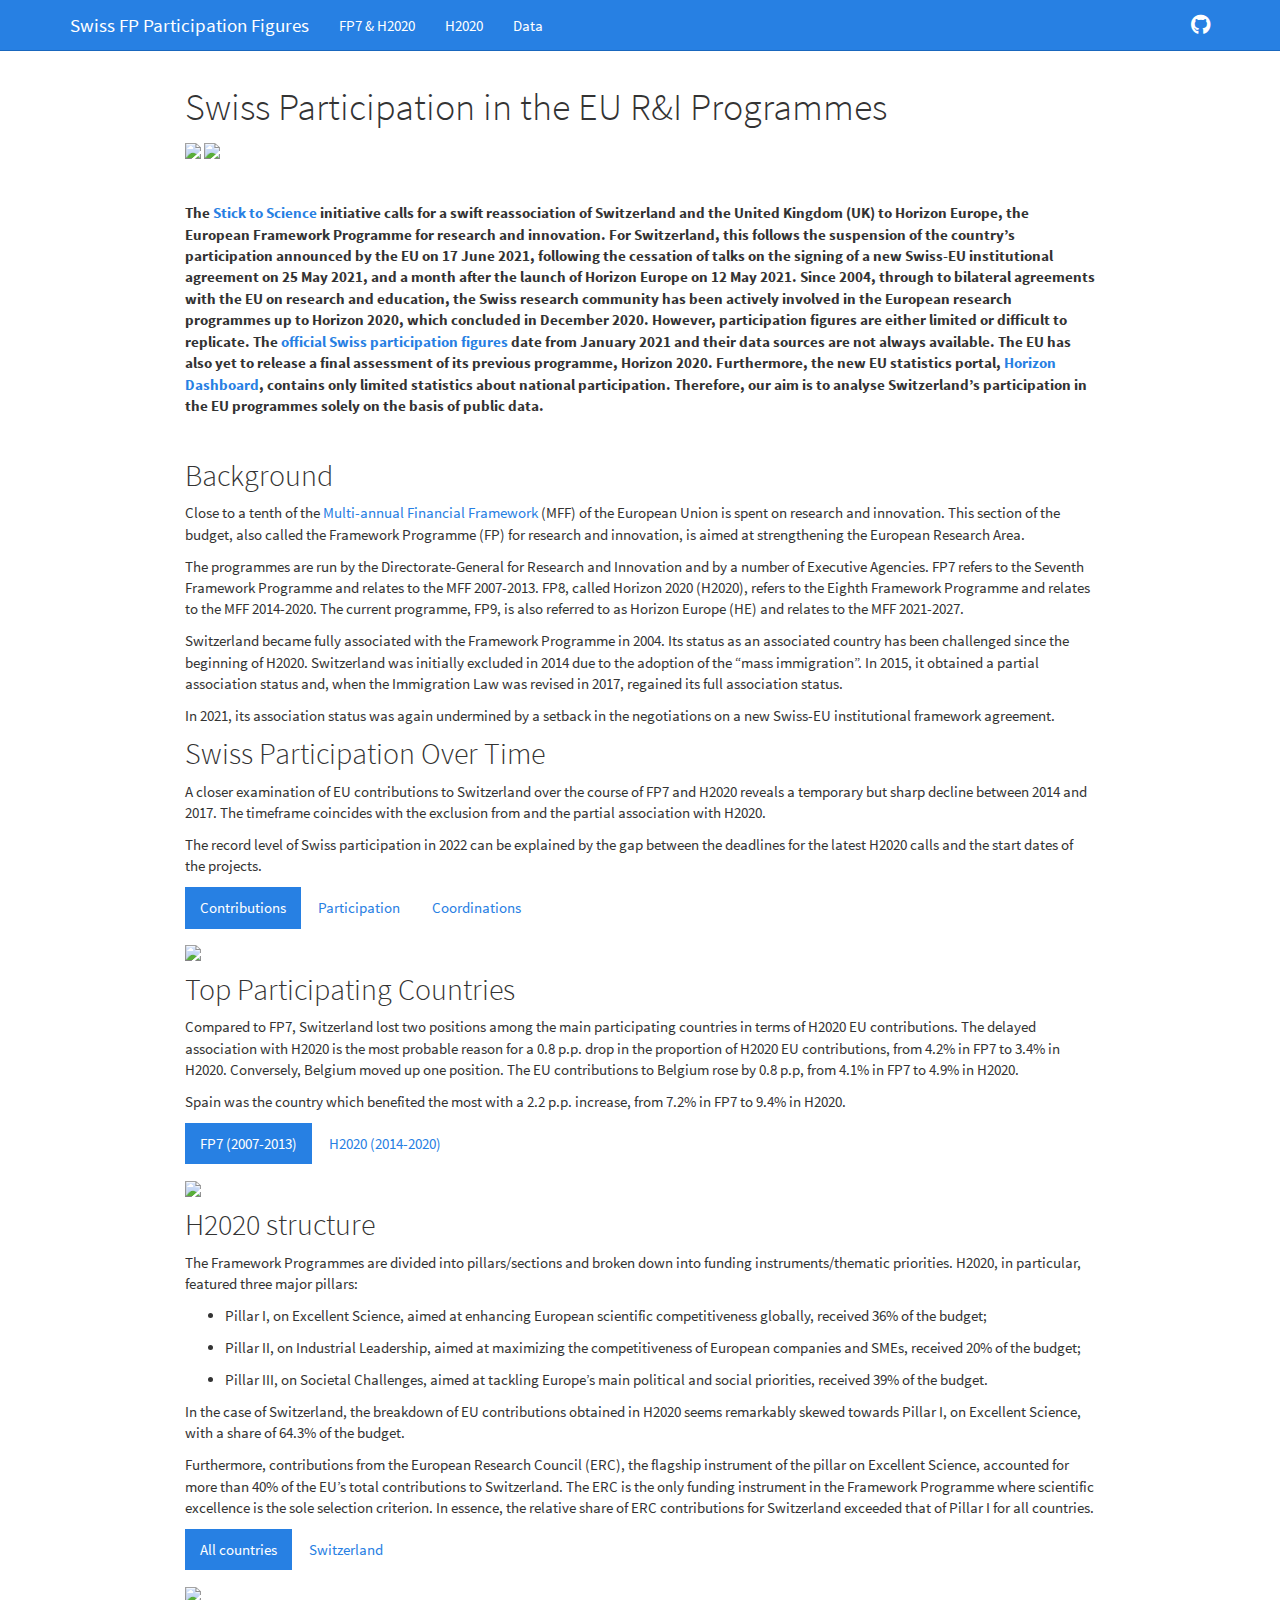
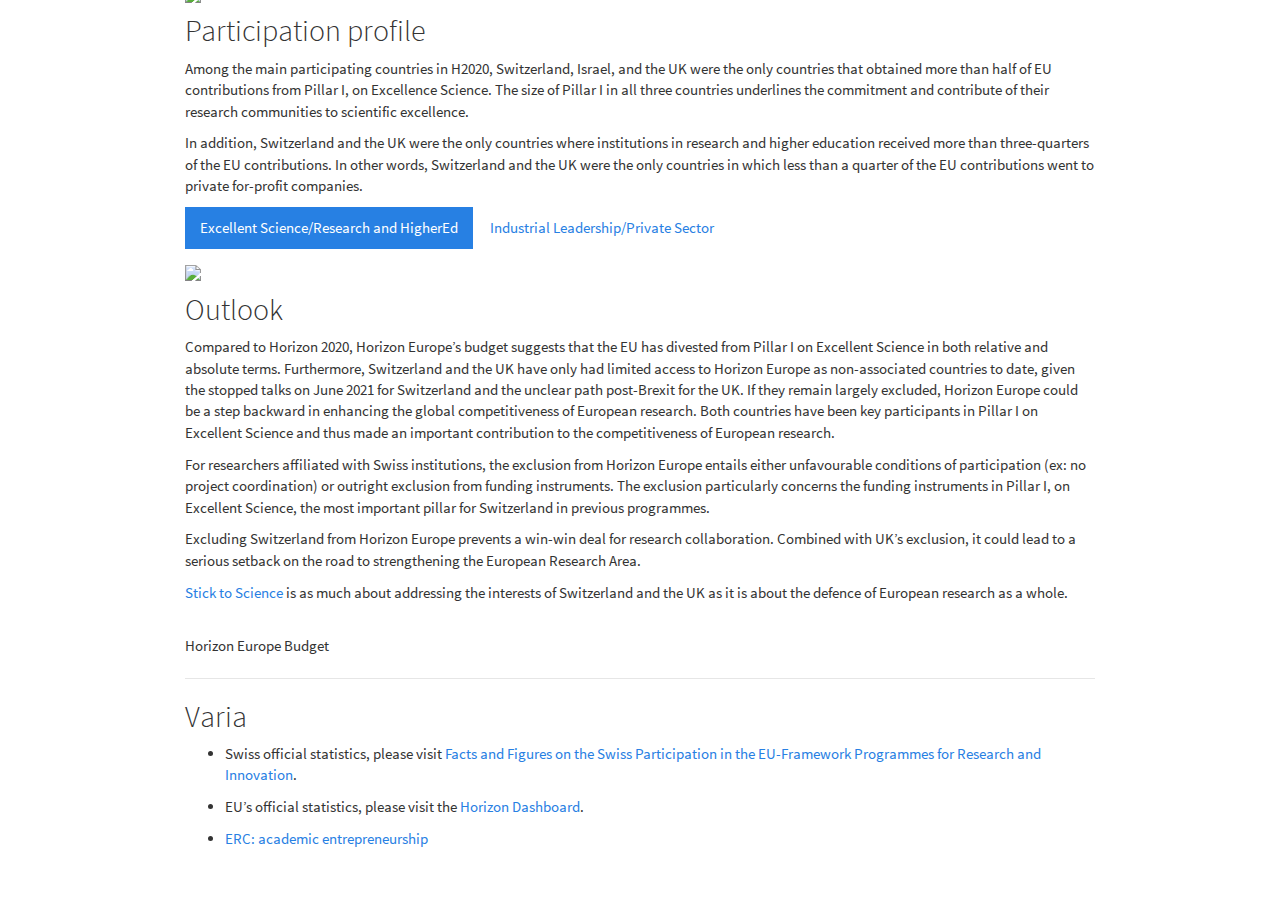
==== commit 6741961a: "📝  Finished revising" ====
--- a/docs/index.html
+++ b/docs/index.html
@@ -326,25 +326,27 @@
 called Horizon 2020 (H2020), refers to the Eighth Framework Programme
 and relates to the MFF 2014-2020. The current programme, FP9, is also
 referred to as Horizon Europe (HE) and relates to the MFF 2021-2027.</p>
-<p>Switzerland gained full association to the Framework Programme in
-2004. However, its association status has been challenged since the
-beginning of H2020. The country was first excluded in 2014 as a result
-of the adoption of the “mass immigration”. In 2015, it secured partial
-association and, upon revision of the immigration law in 2017, regained
-full association. In 2021, the association was again compromised due to
-a setback in the negotiations on a new Swiss-EU institutional framework
+<p>Switzerland became fully associated with the Framework Programme in
+2004. Its status as an associated country has been challenged since the
+beginning of H2020. Switzerland was initially excluded in 2014 due to
+the adoption of the “mass immigration”. In 2015, it obtained a partial
+association status and, when the Immigration Law was revised in 2017,
+regained its full association status.</p>
+<p>In 2021, its association status was again undermined by a setback in
+the negotiations on a new Swiss-EU institutional framework
 agreement.</p>
 </div>
 <div id="swiss-participation-over-time"
 class="section level2 tabset tabset-fade tabset-pills">
 <h2 class="tabset tabset-fade tabset-pills">Swiss Participation Over
 Time</h2>
-<p>A closer look at the EU contributions to Switzerland throughout FP7
-and H2020 reveals a temporary, yet strong, decline between 2014 and
-2017, the time period of exclusion and partial association to H2020.</p>
-<p>The record levels of Swiss participation seen in 2022 are due to the
-time lag between the latest call deadlines in H2020 and starting dates
-of the projects.</p>
+<p>A closer examination of EU contributions to Switzerland over the
+course of FP7 and H2020 reveals a temporary but sharp decline between
+2014 and 2017. The timeframe coincides with the exclusion from and the
+partial association with H2020.</p>
+<p>The record level of Swiss participation in 2022 can be explained by
+the gap between the deadlines for the latest H2020 calls and the start
+dates of the projects.</p>
 <div id="contributions" class="section level3">
 <h3>Contributions</h3>
 <p><img
@@ -365,14 +367,14 @@
 class="section level2 tabset tabset-fade tabset-pills">
 <h2 class="tabset tabset-fade tabset-pills">Top Participating
 Countries</h2>
-<p>Compared to FP7, Switzerland lost two positions among the top
-participating countries with respect to the EU contributions obtained in
-H2020. The delayed association to H2020 is the most likely reason for a
-0.8 p.p. decrease in relative terms, from FP7 (4.2%) to H2020 (3.4%).
-Conversely, Belgium gained one position. Te EU contributions to Belgium
-increased by 0.8 p.p, from 4.1% in FP7 to 4.9% in H2020.</p>
-<p>Spain was the country that profited the most thanks to a 2.2 p.p.
-increase, from 7.2% in FP7 9.4% to in H2020.</p>
+<p>Compared to FP7, Switzerland lost two positions among the main
+participating countries in terms of H2020 EU contributions. The delayed
+association with H2020 is the most probable reason for a 0.8 p.p. drop
+in the proportion of H2020 EU contributions, from 4.2% in FP7 to 3.4% in
+H2020. Conversely, Belgium moved up one position. The EU contributions
+to Belgium rose by 0.8 p.p, from 4.1% in FP7 to 4.9% in H2020.</p>
+<p>Spain was the country which benefited the most with a 2.2 p.p.
+increase, from 7.2% in FP7 to 9.4% in H2020.</p>
 <div id="fp7-2007-2013" class="section level3">
 <h3>FP7 (2007-2013)</h3>
 <p><img
@@ -387,30 +389,30 @@
 <div id="h2020-structure"
 class="section level2 tabset tabset-fade tabset-pills">
 <h2 class="tabset tabset-fade tabset-pills">H2020 structure</h2>
-<p>The Framework Programmes are divided into pillars/sections and
-further split into funding instruments/thematic priorities. H2020, in
-particular, was composed of three main pillars:</p>
+<p>The Framework Programmes are divided into pillars/sections and broken
+down into funding instruments/thematic priorities. H2020, in particular,
+featured three major pillars:</p>
 <ul>
-<li><p>Pillar I, on Excellent Science, aiming at enhancing European
-scientific competitiveness globally, obtained 36% of the
+<li><p>Pillar I, on Excellent Science, aimed at enhancing European
+scientific competitiveness globally, received 36% of the
 budget;</p></li>
-<li><p>Pillar II, on Industrial Leadership, aiming at maximizing the
-competitiveness of European companies and SMEs, obtained 20% of the
+<li><p>Pillar II, on Industrial Leadership, aimed at maximizing the
+competitiveness of European companies and SMEs, received 20% of the
 budget;</p></li>
-<li><p>Pillar III, on Societal Challenges, aiming at tackling Europe’s
-main political and social priorities, obtained 39% of the
+<li><p>Pillar III, on Societal Challenges, aimed at tackling Europe’s
+main political and social priorities, received 39% of the
 budget.</p></li>
 </ul>
-<p>As for Switzerland, the distribution of EU contributions obtained in
-H2020 looks remarkably skewed towards Pillar I, on Excellent Science,
-with a 64.3% share.</p>
-<p>In addition, contributions from the European Research Council (ERC),
+<p>In the case of Switzerland, the breakdown of EU contributions
+obtained in H2020 seems remarkably skewed towards Pillar I, on Excellent
+Science, with a share of 64.3% of the budget.</p>
+<p>Furthermore, contributions from the European Research Council (ERC),
 the flagship instrument of the pillar on Excellent Science, accounted
-for more than 40% of all EU contributions to Switzerland. The ERC is the
-only funding instrument of the Framework Programme where scientific
-excellence is the sole selection criterion. Essentially, the relative
-share of ERC contributions to Switzerland surpassed that of Pillar I to
-all countries.</p>
+for more than 40% of the EU’s total contributions to Switzerland. The
+ERC is the only funding instrument in the Framework Programme where
+scientific excellence is the sole selection criterion. In essence, the
+relative share of ERC contributions for Switzerland exceeded that of
+Pillar I for all countries.</p>
 <div id="all-countries" class="section level3">
 <h3>All countries</h3>
 <p><img
@@ -425,17 +427,16 @@
 <div id="participation-profile"
 class="section level2 tabset tabset-fade tabset-pills">
 <h2 class="tabset tabset-fade tabset-pills">Participation profile</h2>
-<p>Among the top 15 participating countries in H2020, Switzerland,
-Israel, and the UK were the only countries that obtained more than half
-of EU contributions from Pillar I, on Excellence Science. The size of
-Pillar I for these three countries underlines the commitment of their
-research communities to contributing to scientific excellence in
-H2020.</p>
+<p>Among the main participating countries in H2020, Switzerland, Israel,
+and the UK were the only countries that obtained more than half of EU
+contributions from Pillar I, on Excellence Science. The size of Pillar I
+in all three countries underlines the commitment and contribute of their
+research communities to scientific excellence.</p>
 <p>In addition, Switzerland and the UK were the only countries where
-institutions in research and higher education received over
+institutions in research and higher education received more than
 three-quarters of the EU contributions. In other words, Switzerland and
-the UK were the only countries where less than one-quarter of the EU
-contributions were spent on private for-profit companies.</p>
+the UK were the only countries in which less than a quarter of the EU
+contributions went to private for-profit companies.</p>
 <div id="excellent-scienceresearch-and-highered" class="section level3">
 <h3>Excellent Science/Research and HigherEd</h3>
 <p><img
@@ -449,30 +450,29 @@
 </div>
 <div id="outlook" class="section level2">
 <h2>Outlook</h2>
-<p>Compared to Horizon 2020, Horizon Europe’s budget shows that the EU
-appears to have divested from the pillar on Excellent Science in both
-relative and absolute terms. Furthermore, Switzerland and the UK have
-only had limited access to Horizon Europe as non-associated countries to
-date, given the stopped talks on June 2021 for Switzerland and the
-unclear path post-Brexit for the UK. If they remain largely excluded,
-Horizon Europe may prove a step back from improving the global
-competitiveness of European research. The two countries have been top
-participants in the pillar on Excellent Science and therefore important
-contributors to the competitiveness of European research.</p>
+<p>Compared to Horizon 2020, Horizon Europe’s budget suggests that the
+EU has divested from Pillar I on Excellent Science in both relative and
+absolute terms. Furthermore, Switzerland and the UK have only had
+limited access to Horizon Europe as non-associated countries to date,
+given the stopped talks on June 2021 for Switzerland and the unclear
+path post-Brexit for the UK. If they remain largely excluded, Horizon
+Europe could be a step backward in enhancing the global competitiveness
+of European research. Both countries have been key participants in
+Pillar I on Excellent Science and thus made an important contribution to
+the competitiveness of European research.</p>
 <p>For researchers affiliated with Swiss institutions, the exclusion
-from Horizon Europe results in either unfavorable conditions of
-participation (eg. no project coordination) or unequivocal exclusion
-from funding instruments. The exclusion particularly concerns the
-funding instruments in Pillar I, on Excellent Science, which has also
-been the most important pillar for Switzerland in the preceding
-Programmes.</p>
-<p>The exclusion of Switzerland from Horizon Europe blocks a win-win
-agreement on research collaboration. In combination with the exclusion
-of the UK, it may result in a serious setback to the path of
-strengthening the European Research Area.</p>
-<p><a href="https://stick-to-science.eu">Stick to Science</a> concerns
-as much the interests of Switzerland and the UK as the defense of
-European research as a whole.</p>
+from Horizon Europe entails either unfavourable conditions of
+participation (ex: no project coordination) or outright exclusion from
+funding instruments. The exclusion particularly concerns the funding
+instruments in Pillar I, on Excellent Science, the most important pillar
+for Switzerland in previous programmes.</p>
+<p>Excluding Switzerland from Horizon Europe prevents a win-win deal for
+research collaboration. Combined with UK’s exclusion, it could lead to a
+serious setback on the road to strengthening the European Research
+Area.</p>
+<p><a href="https://stick-to-science.eu">Stick to Science</a> is as much
+about addressing the interests of Switzerland and the UK as it is about
+the defence of European research as a whole.</p>
 <div class="figure">
 <img
 src="https://raw.githubusercontent.com/zambujo/swissparticipation/main/data/treemap-he.svg"
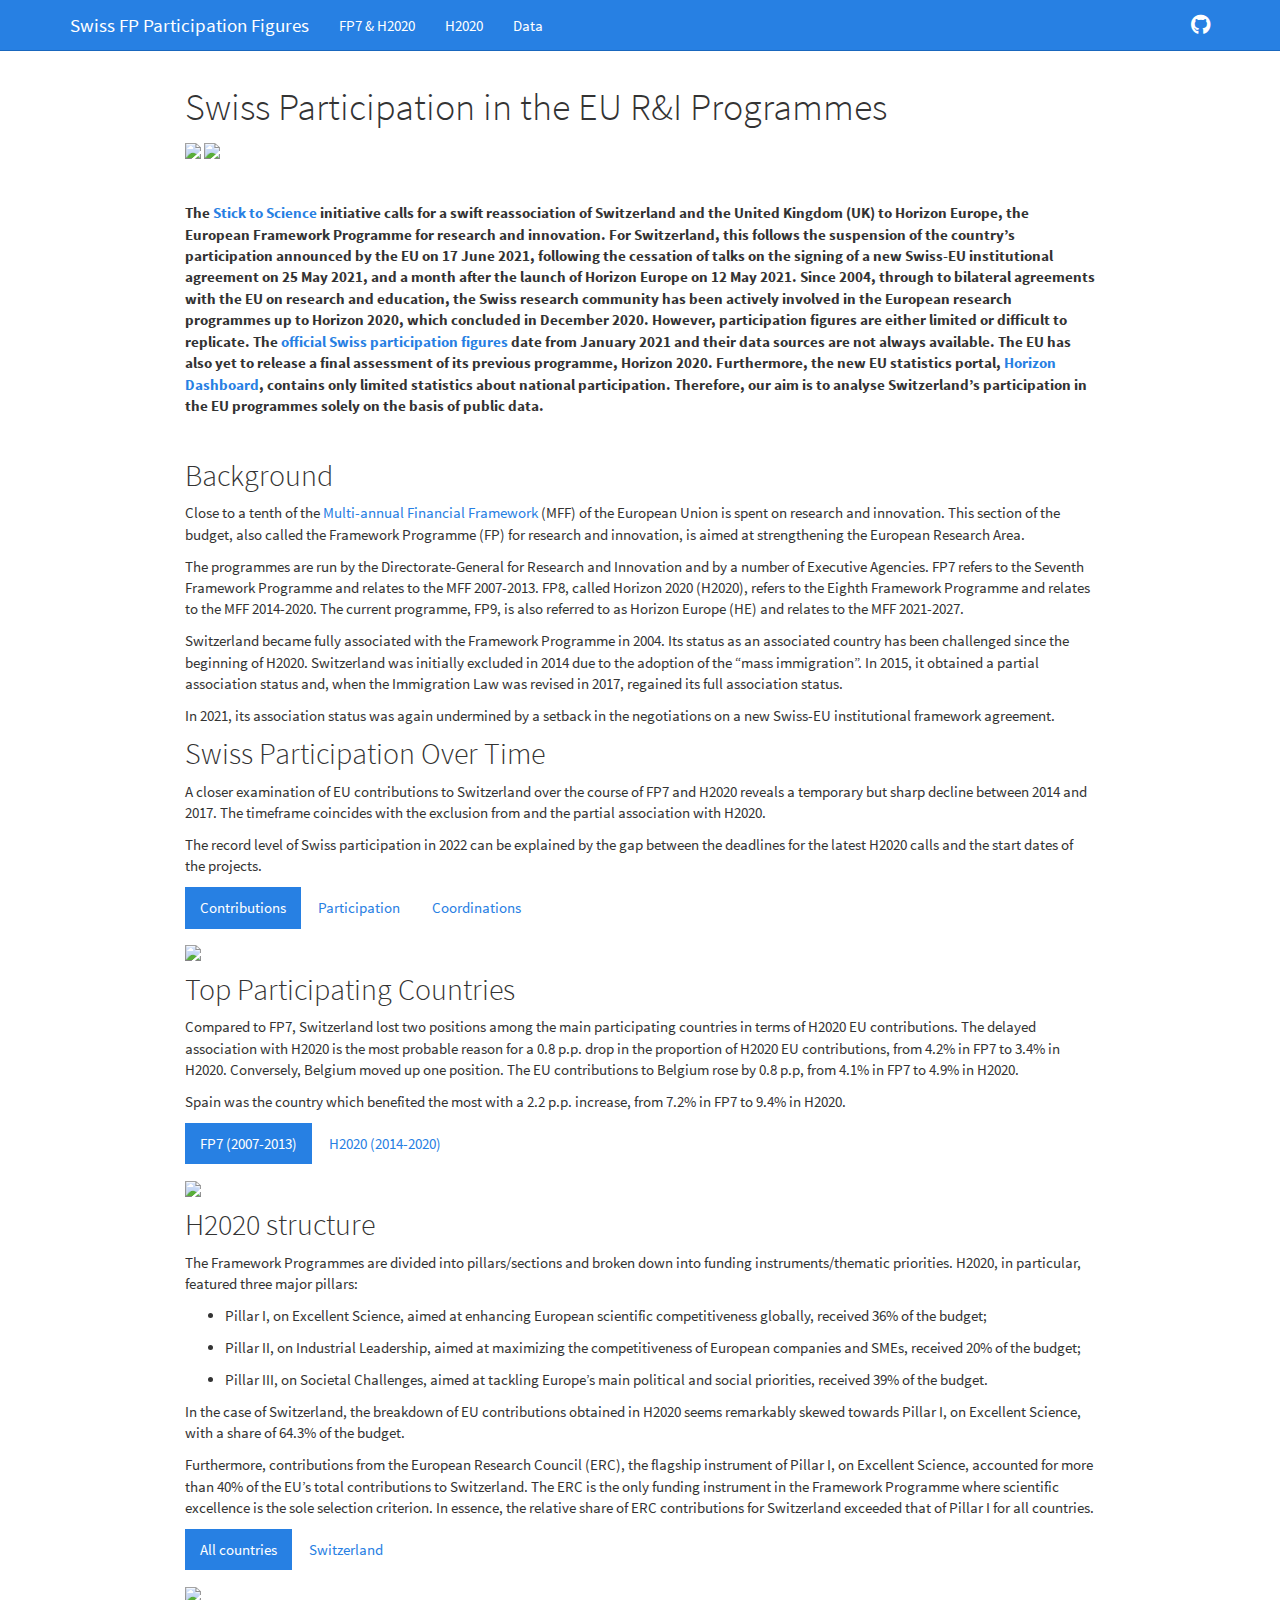
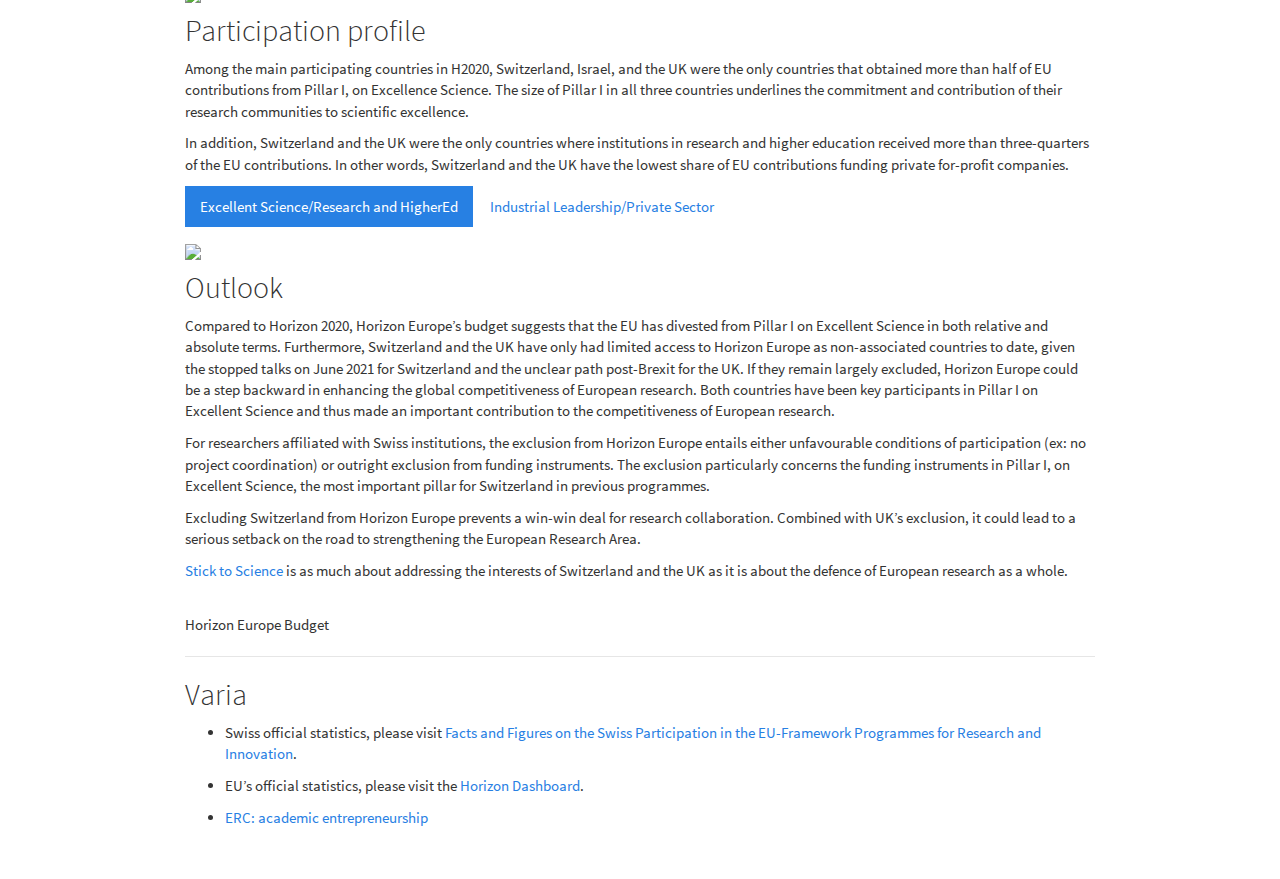
==== commit cc350dbe: "✏️  Minor fixes" ====
--- a/docs/index.html
+++ b/docs/index.html
@@ -407,12 +407,12 @@
 obtained in H2020 seems remarkably skewed towards Pillar I, on Excellent
 Science, with a share of 64.3% of the budget.</p>
 <p>Furthermore, contributions from the European Research Council (ERC),
-the flagship instrument of the pillar on Excellent Science, accounted
-for more than 40% of the EU’s total contributions to Switzerland. The
-ERC is the only funding instrument in the Framework Programme where
-scientific excellence is the sole selection criterion. In essence, the
-relative share of ERC contributions for Switzerland exceeded that of
-Pillar I for all countries.</p>
+the flagship instrument of Pillar I, on Excellent Science, accounted for
+more than 40% of the EU’s total contributions to Switzerland. The ERC is
+the only funding instrument in the Framework Programme where scientific
+excellence is the sole selection criterion. In essence, the relative
+share of ERC contributions for Switzerland exceeded that of Pillar I for
+all countries.</p>
 <div id="all-countries" class="section level3">
 <h3>All countries</h3>
 <p><img
@@ -430,13 +430,13 @@
 <p>Among the main participating countries in H2020, Switzerland, Israel,
 and the UK were the only countries that obtained more than half of EU
 contributions from Pillar I, on Excellence Science. The size of Pillar I
-in all three countries underlines the commitment and contribute of their
-research communities to scientific excellence.</p>
+in all three countries underlines the commitment and contribution of
+their research communities to scientific excellence.</p>
 <p>In addition, Switzerland and the UK were the only countries where
 institutions in research and higher education received more than
 three-quarters of the EU contributions. In other words, Switzerland and
-the UK were the only countries in which less than a quarter of the EU
-contributions went to private for-profit companies.</p>
+the UK have the lowest share of EU contributions funding private
+for-profit companies.</p>
 <div id="excellent-scienceresearch-and-highered" class="section level3">
 <h3>Excellent Science/Research and HigherEd</h3>
 <p><img
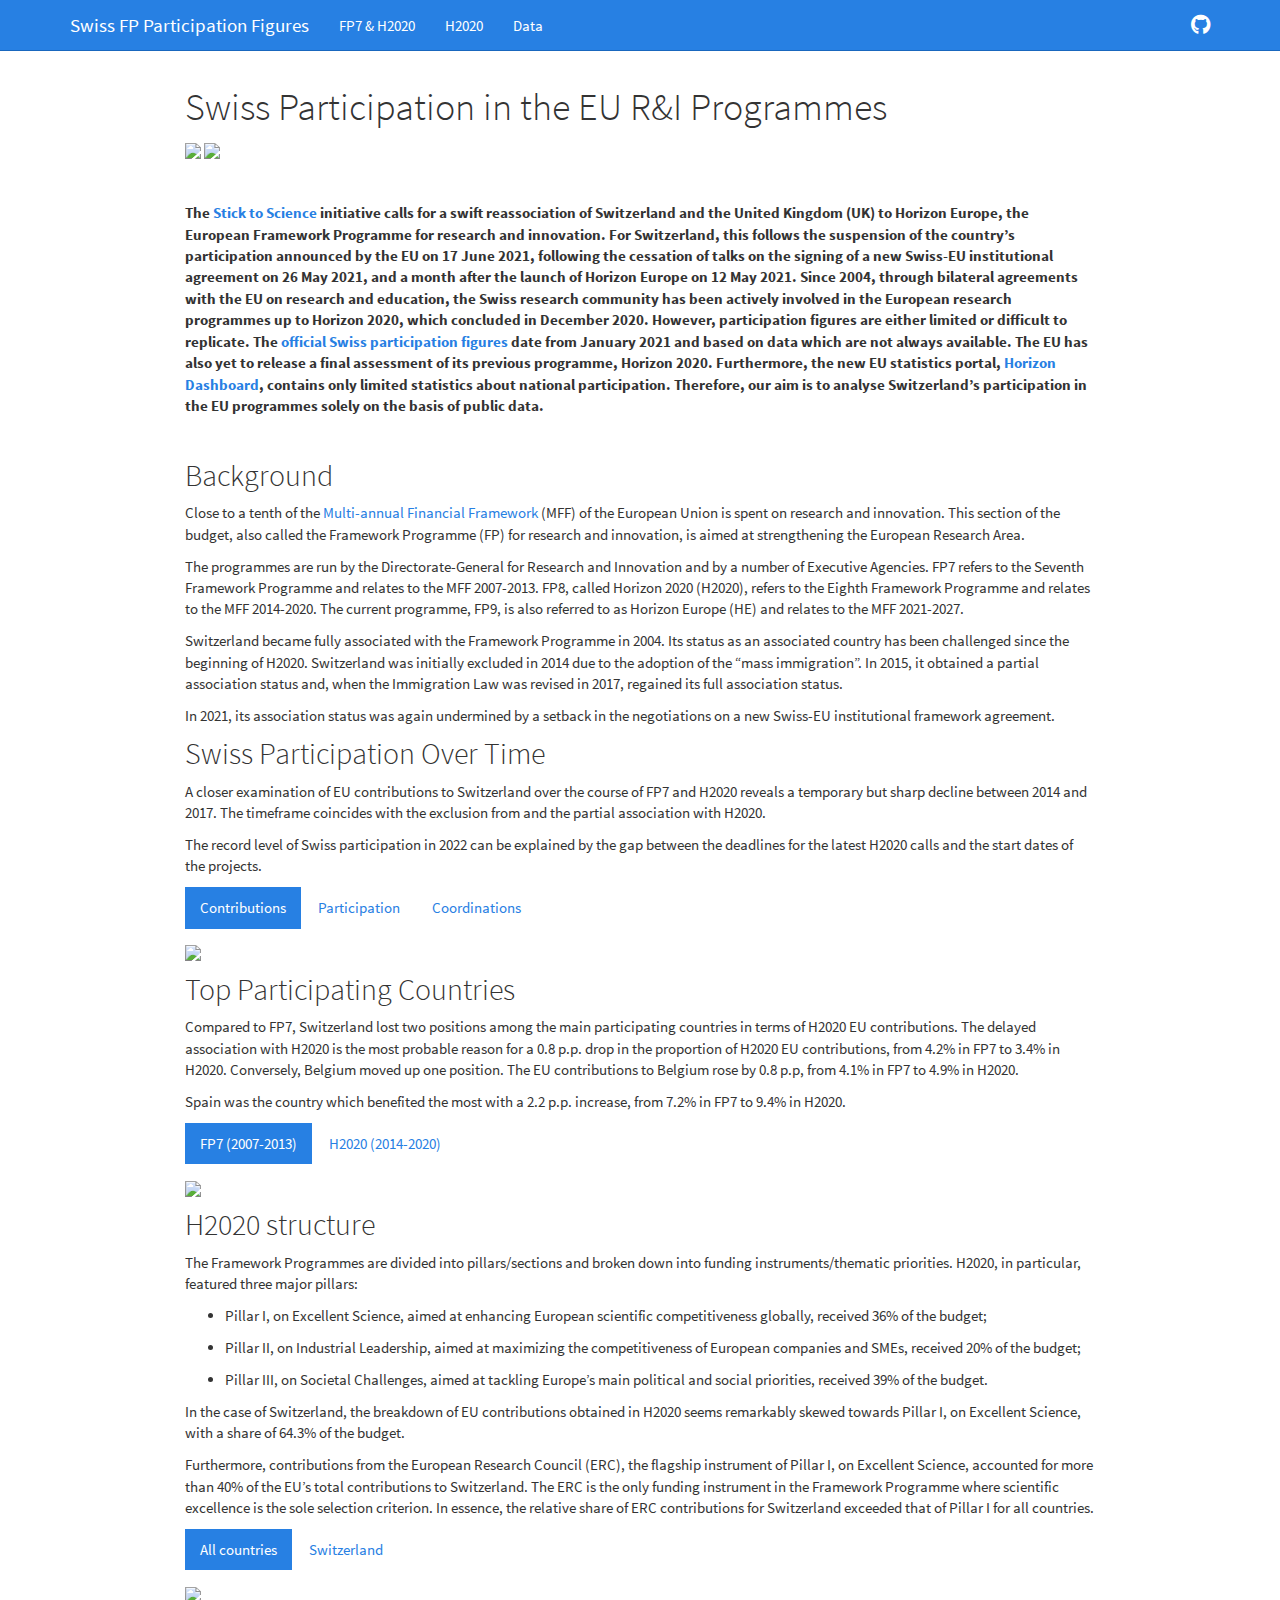
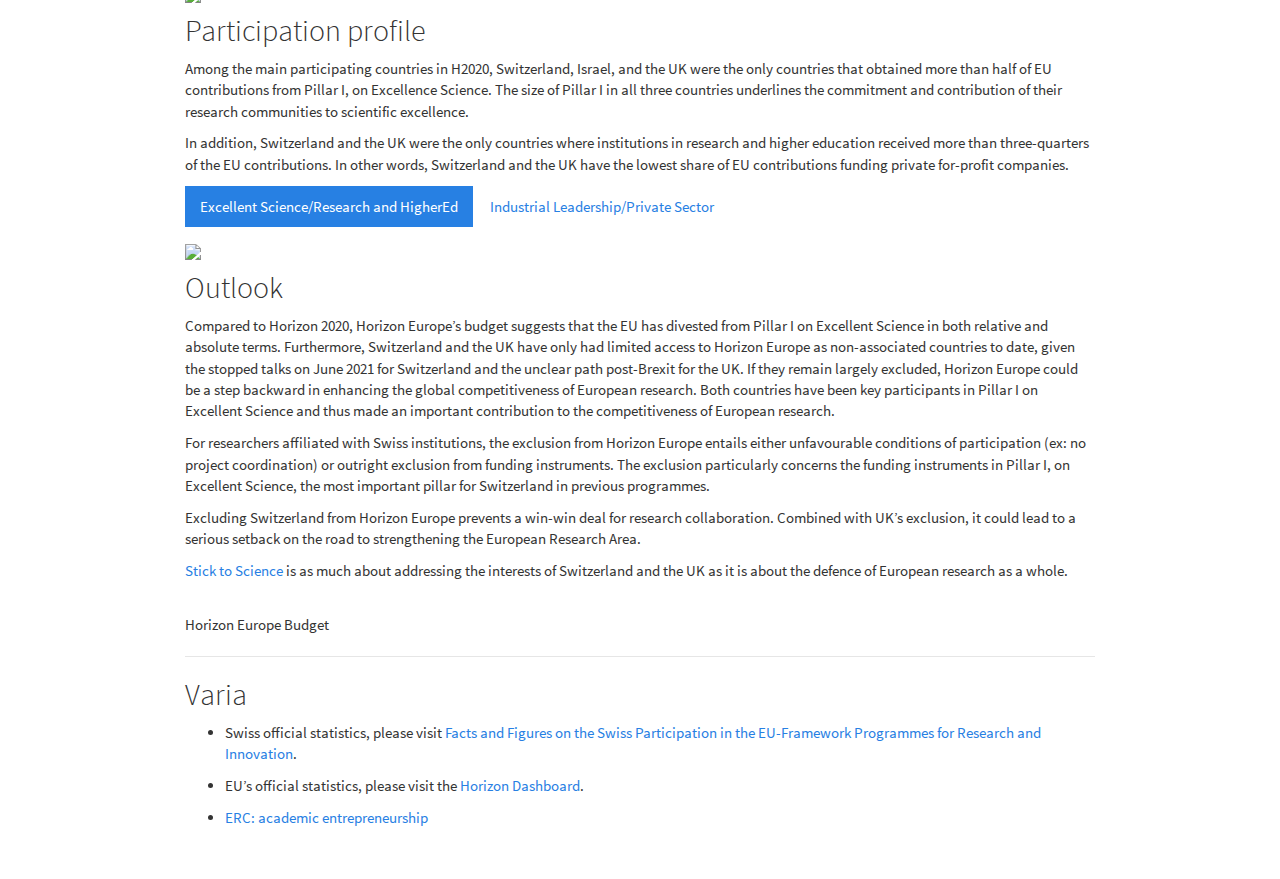
==== commit 8239fd89: "✏️  Minor changes" ====
--- a/docs/index.html
+++ b/docs/index.html
@@ -295,16 +295,15 @@
 Programme for research and innovation. For Switzerland, this follows the
 suspension of the country’s participation announced by the EU on 17 June
 2021, following the cessation of talks on the signing of a new Swiss-EU
-institutional agreement on 25 May 2021, and a month after the launch of
-Horizon Europe on 12 May 2021. Since 2004, through to bilateral
-agreements with the EU on research and education, the Swiss research
-community has been actively involved in the European research programmes
-up to Horizon 2020, which concluded in December 2020. However,
-participation figures are either limited or difficult to replicate. The
-<a
+institutional agreement on 26 May 2021, and a month after the launch of
+Horizon Europe on 12 May 2021. Since 2004, through bilateral agreements
+with the EU on research and education, the Swiss research community has
+been actively involved in the European research programmes up to Horizon
+2020, which concluded in December 2020. However, participation figures
+are either limited or difficult to replicate. The <a
 href="https://www.sbfi.admin.ch/sbfi/en/home/research-and-innovation/international-cooperation-r-and-i/eu-framework-programmes-for-research/f-f-swiss-participation.html">official
-Swiss participation figures</a> date from January 2021 and their data
-sources are not always available. The EU has also yet to release a final
+Swiss participation figures</a> date from January 2021 and based on data
+which are not always available. The EU has also yet to release a final
 assessment of its previous programme, Horizon 2020. Furthermore, the new
 EU statistics portal, <a
 href="https://webgate.ec.europa.eu/dashboard">Horizon Dashboard</a>,
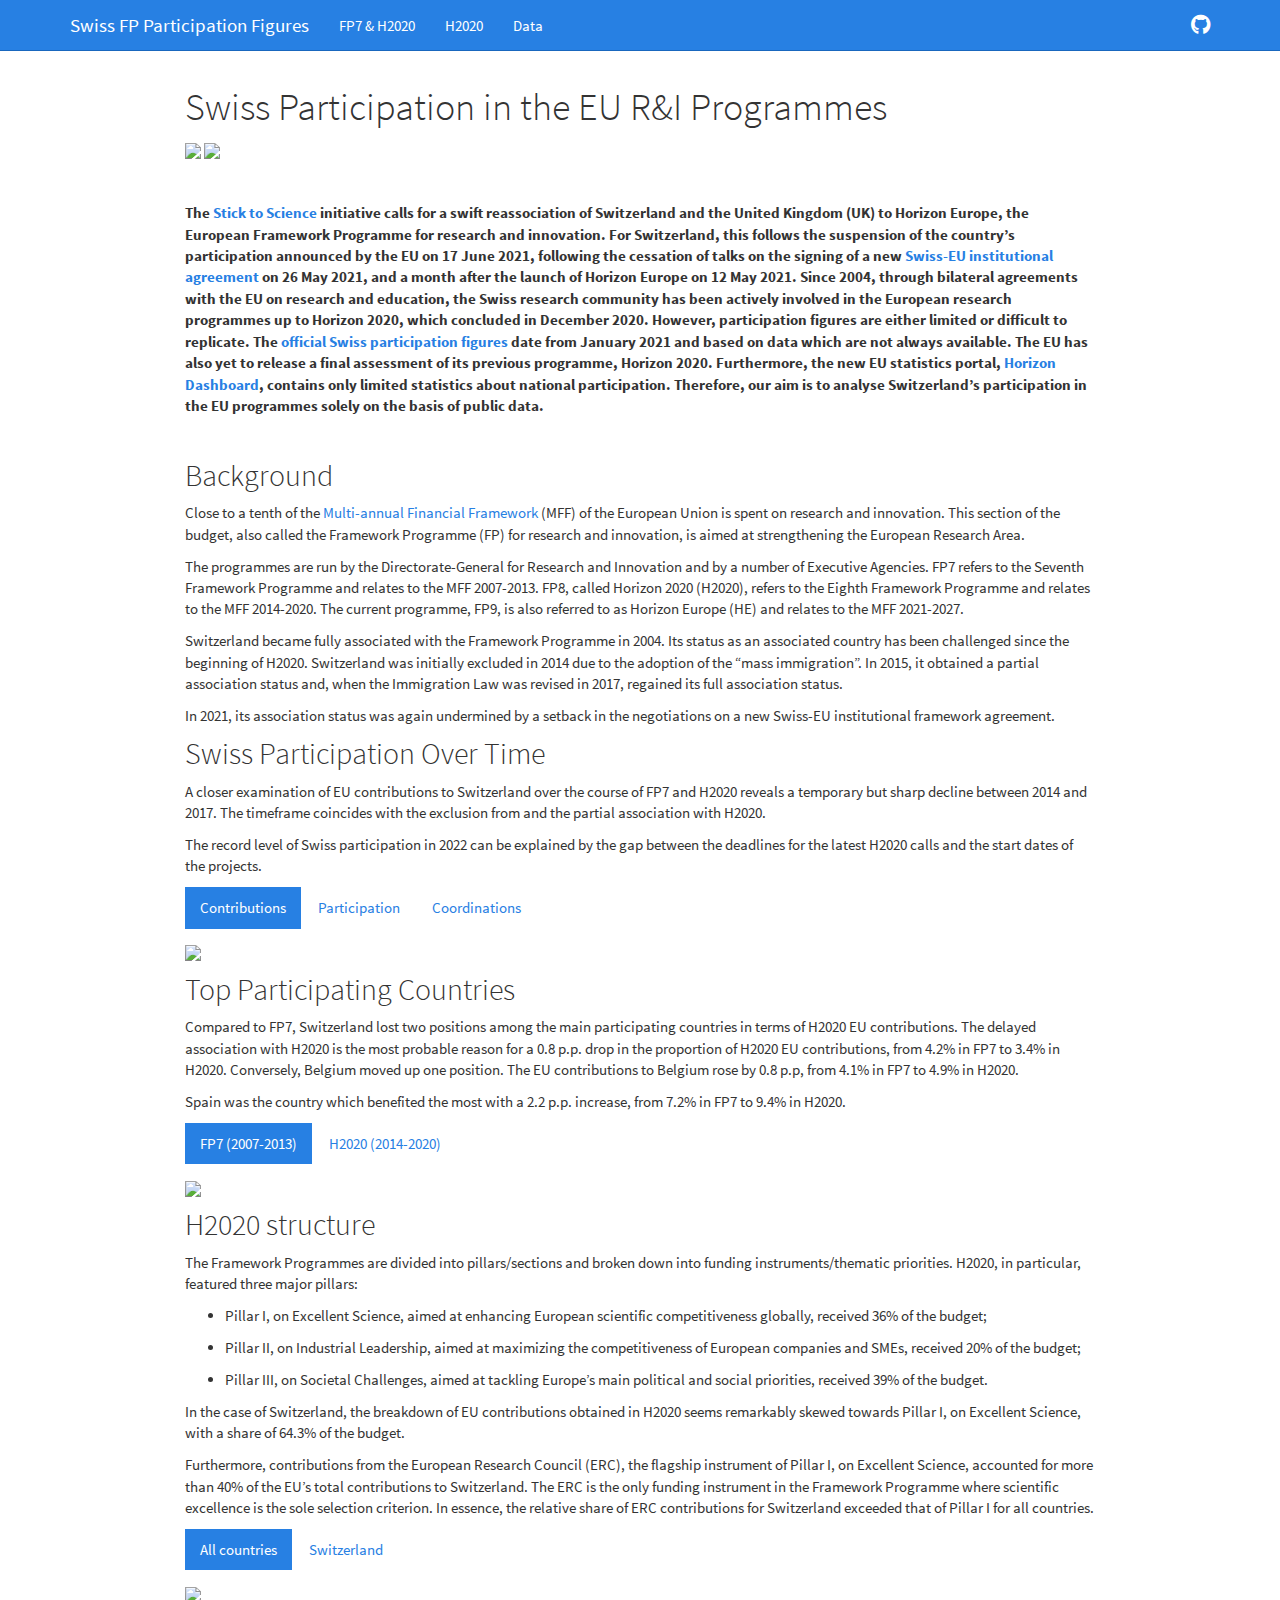
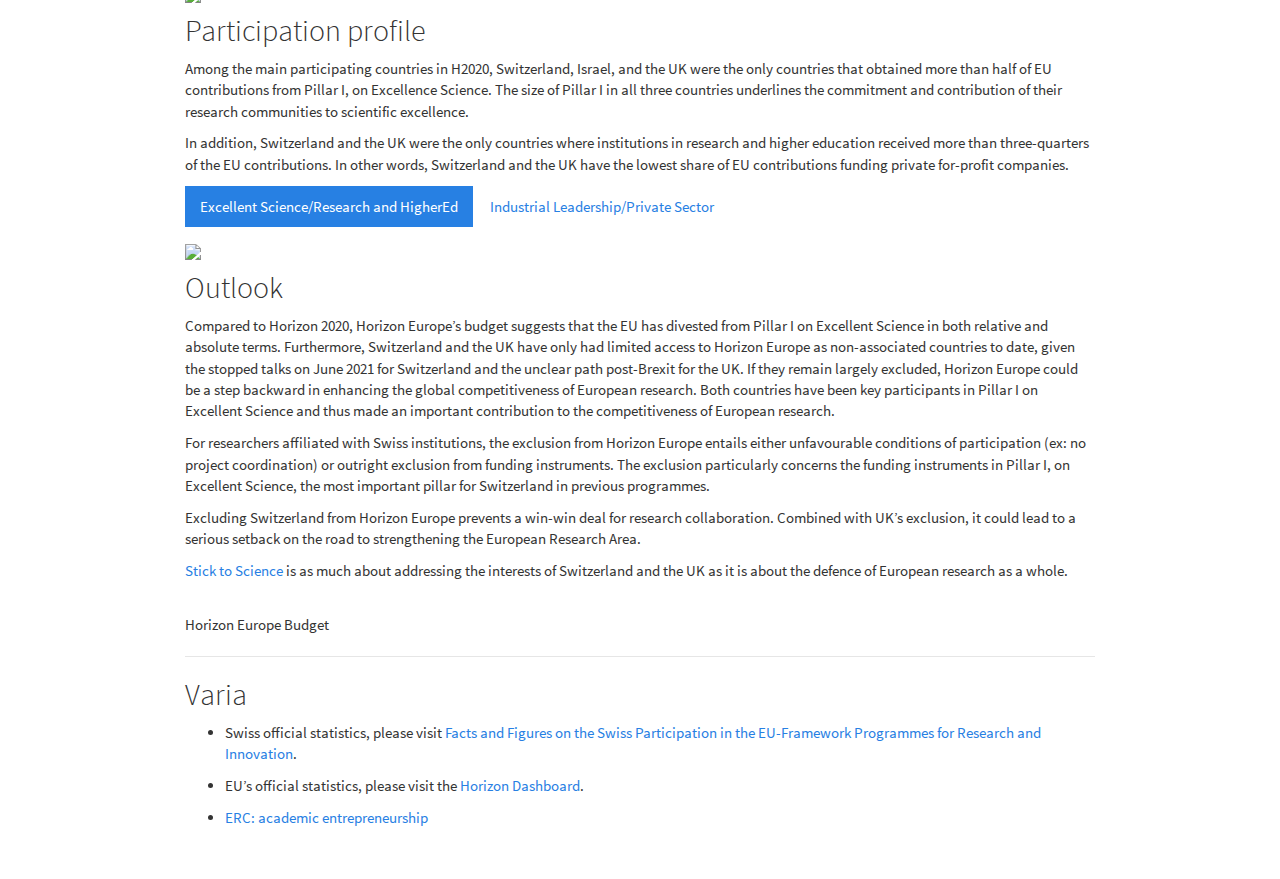
==== commit 5400915a: "✏️  Minor changes" ====
--- a/docs/index.html
+++ b/docs/index.html
@@ -294,13 +294,15 @@
 and the United Kingdom (UK) to Horizon Europe, the European Framework
 Programme for research and innovation. For Switzerland, this follows the
 suspension of the country’s participation announced by the EU on 17 June
-2021, following the cessation of talks on the signing of a new Swiss-EU
-institutional agreement on 26 May 2021, and a month after the launch of
-Horizon Europe on 12 May 2021. Since 2004, through bilateral agreements
-with the EU on research and education, the Swiss research community has
-been actively involved in the European research programmes up to Horizon
-2020, which concluded in December 2020. However, participation figures
-are either limited or difficult to replicate. The <a
+2021, following the cessation of talks on the signing of a new <a
+href="https://www.admin.ch/gov/en/start/documentation/media-releases.msg-id-83705.html">Swiss-EU
+institutional agreement</a> on 26 May 2021, and a month after the launch
+of Horizon Europe on 12 May 2021. Since 2004, through bilateral
+agreements with the EU on research and education, the Swiss research
+community has been actively involved in the European research programmes
+up to Horizon 2020, which concluded in December 2020. However,
+participation figures are either limited or difficult to replicate. The
+<a
 href="https://www.sbfi.admin.ch/sbfi/en/home/research-and-innovation/international-cooperation-r-and-i/eu-framework-programmes-for-research/f-f-swiss-participation.html">official
 Swiss participation figures</a> date from January 2021 and based on data
 which are not always available. The EU has also yet to release a final
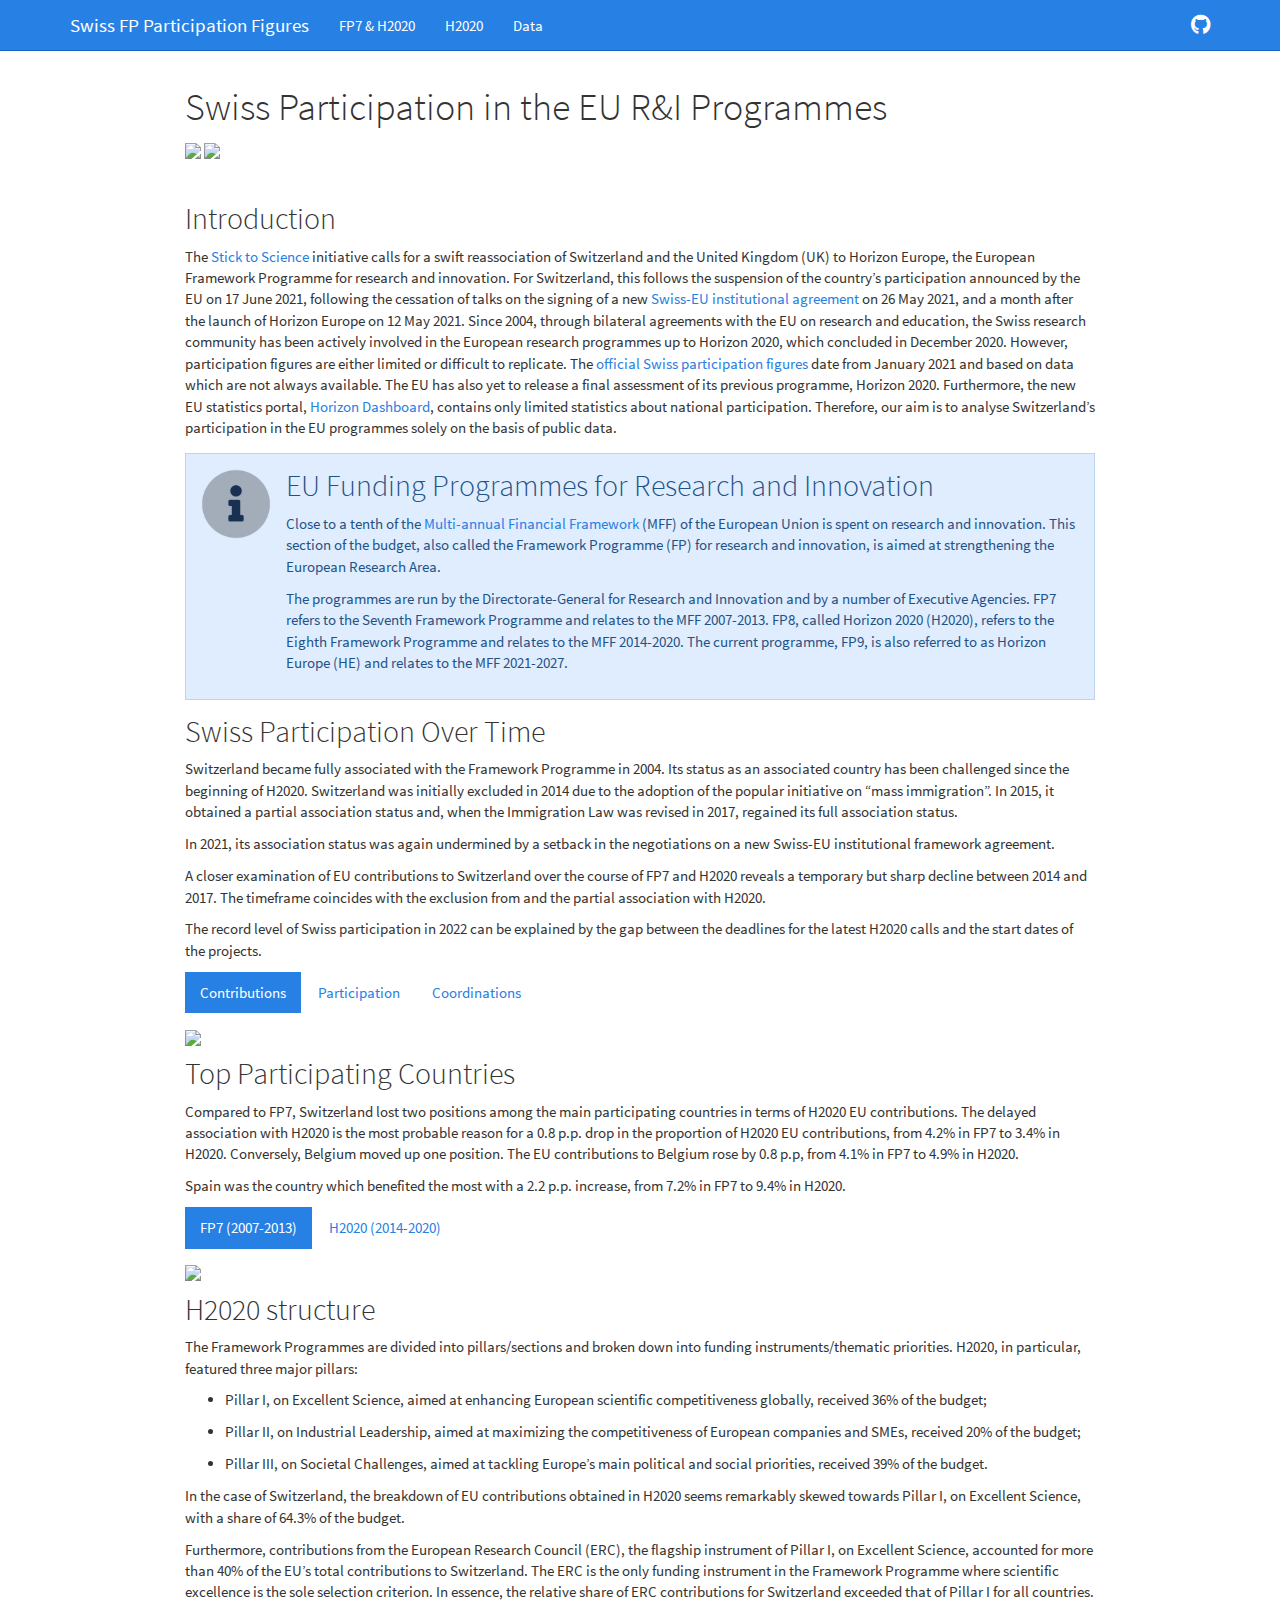
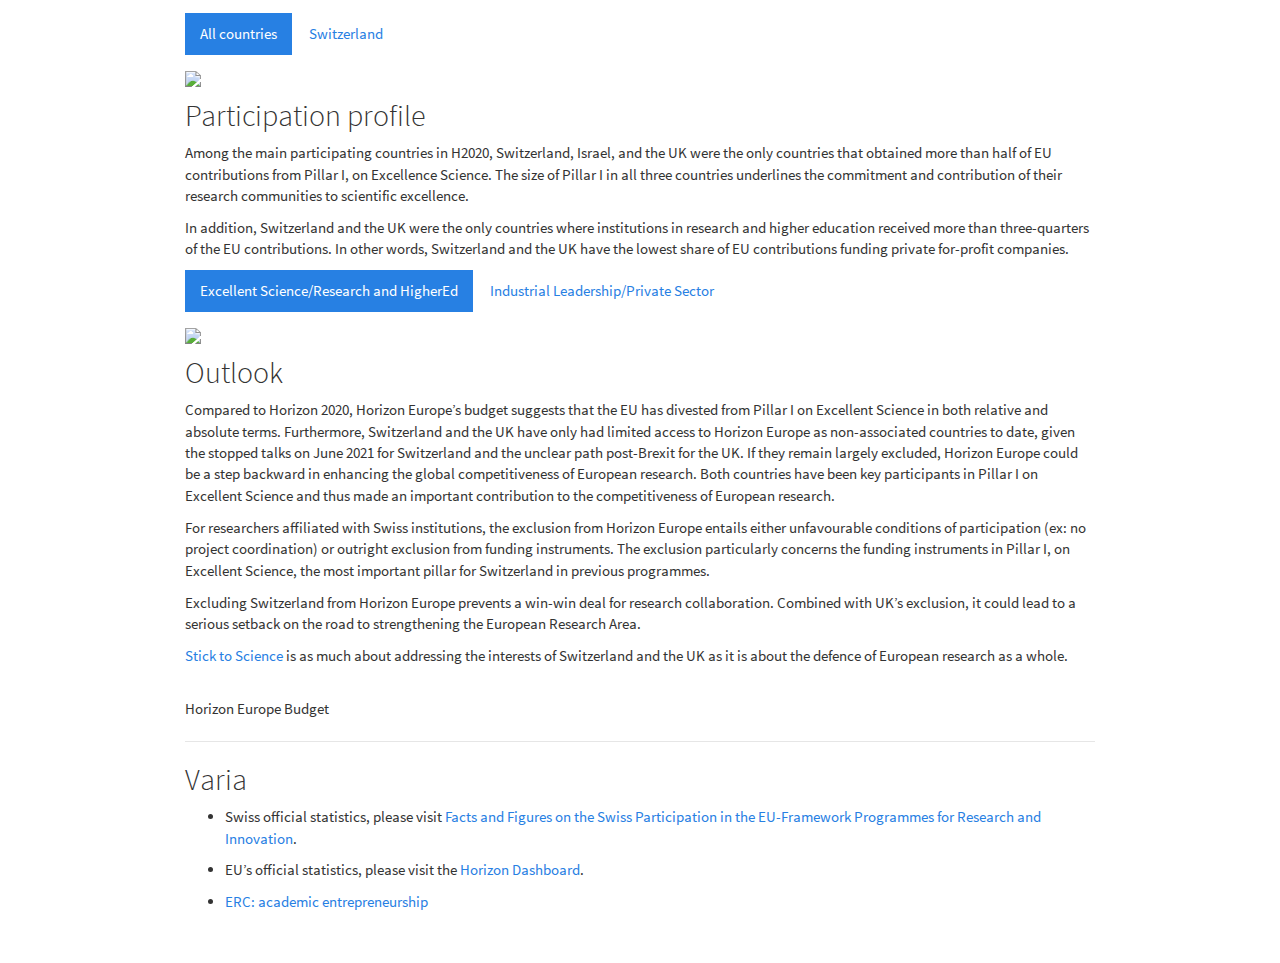
==== commit 7563d7d7: "🎨  Custom infobox" ====
--- a/docs/index.html
+++ b/docs/index.html
@@ -66,6 +66,7 @@
 
 
 
+<link rel="stylesheet" href="style.css" type="text/css" />
 
 
 
@@ -289,12 +290,14 @@
 src="https://img.shields.io/github/issues/zambujo/swissparticipation" /></a>
 <!-- badges: end --></p>
 <p><br /></p>
-<p><strong>The <a href="https://stick-to-science.eu">Stick to
-Science</a> initiative calls for a swift reassociation of Switzerland
-and the United Kingdom (UK) to Horizon Europe, the European Framework
-Programme for research and innovation. For Switzerland, this follows the
-suspension of the country’s participation announced by the EU on 17 June
-2021, following the cessation of talks on the signing of a new <a
+<div id="introduction" class="section level2">
+<h2>Introduction</h2>
+<p>The <a href="https://stick-to-science.eu">Stick to Science</a>
+initiative calls for a swift reassociation of Switzerland and the United
+Kingdom (UK) to Horizon Europe, the European Framework Programme for
+research and innovation. For Switzerland, this follows the suspension of
+the country’s participation announced by the EU on 17 June 2021,
+following the cessation of talks on the signing of a new <a
 href="https://www.admin.ch/gov/en/start/documentation/media-releases.msg-id-83705.html">Swiss-EU
 institutional agreement</a> on 26 May 2021, and a month after the launch
 of Horizon Europe on 12 May 2021. Since 2004, through bilateral
@@ -311,10 +314,11 @@
 href="https://webgate.ec.europa.eu/dashboard">Horizon Dashboard</a>,
 contains only limited statistics about national participation.
 Therefore, our aim is to analyse Switzerland’s participation in the EU
-programmes solely on the basis of public data.</strong></p>
-<p><br /></p>
-<div id="background" class="section level2">
-<h2>Background</h2>
+programmes solely on the basis of public data.</p>
+</div>
+<div id="eu-funding-programmes-for-research-and-innovation"
+class="section level2 info">
+<h2>EU Funding Programmes for Research and Innovation</h2>
 <p>Close to a tenth of the <a
 href="https://op.europa.eu/en/publication-detail/-/publication/d2cf202e-f36a-45b2-84e7-1ac6ad996e90">Multi-annual
 Financial Framework</a> (MFF) of the European Union is spent on research
@@ -327,20 +331,20 @@
 called Horizon 2020 (H2020), refers to the Eighth Framework Programme
 and relates to the MFF 2014-2020. The current programme, FP9, is also
 referred to as Horizon Europe (HE) and relates to the MFF 2021-2027.</p>
-<p>Switzerland became fully associated with the Framework Programme in
-2004. Its status as an associated country has been challenged since the
-beginning of H2020. Switzerland was initially excluded in 2014 due to
-the adoption of the “mass immigration”. In 2015, it obtained a partial
-association status and, when the Immigration Law was revised in 2017,
-regained its full association status.</p>
-<p>In 2021, its association status was again undermined by a setback in
-the negotiations on a new Swiss-EU institutional framework
-agreement.</p>
 </div>
 <div id="swiss-participation-over-time"
 class="section level2 tabset tabset-fade tabset-pills">
 <h2 class="tabset tabset-fade tabset-pills">Swiss Participation Over
 Time</h2>
+<p>Switzerland became fully associated with the Framework Programme in
+2004. Its status as an associated country has been challenged since the
+beginning of H2020. Switzerland was initially excluded in 2014 due to
+the adoption of the popular initiative on “mass immigration”. In 2015,
+it obtained a partial association status and, when the Immigration Law
+was revised in 2017, regained its full association status.</p>
+<p>In 2021, its association status was again undermined by a setback in
+the negotiations on a new Swiss-EU institutional framework
+agreement.</p>
 <p>A closer examination of EU contributions to Switzerland over the
 course of FP7 and H2020 reveals a temporary but sharp decline between
 2014 and 2017. The timeframe coincides with the exclusion from and the
--- a/docs/style.css
+++ b/docs/style.css
@@ -0,0 +1,16 @@
+div.info {
+  padding: 1em;
+  margin: 1em 0;
+  padding-left: 100px;
+  background-size: 70px;
+  background-repeat: no-repeat;
+  background-position: left 15px top 15px;
+  min-height: 120px;
+  color: #1f5386;
+  background-color: #dfedff;
+  border: solid 1px #bed3ec;
+}
+
+div.info {
+ background-image: url("img/info-circle.png");
+}
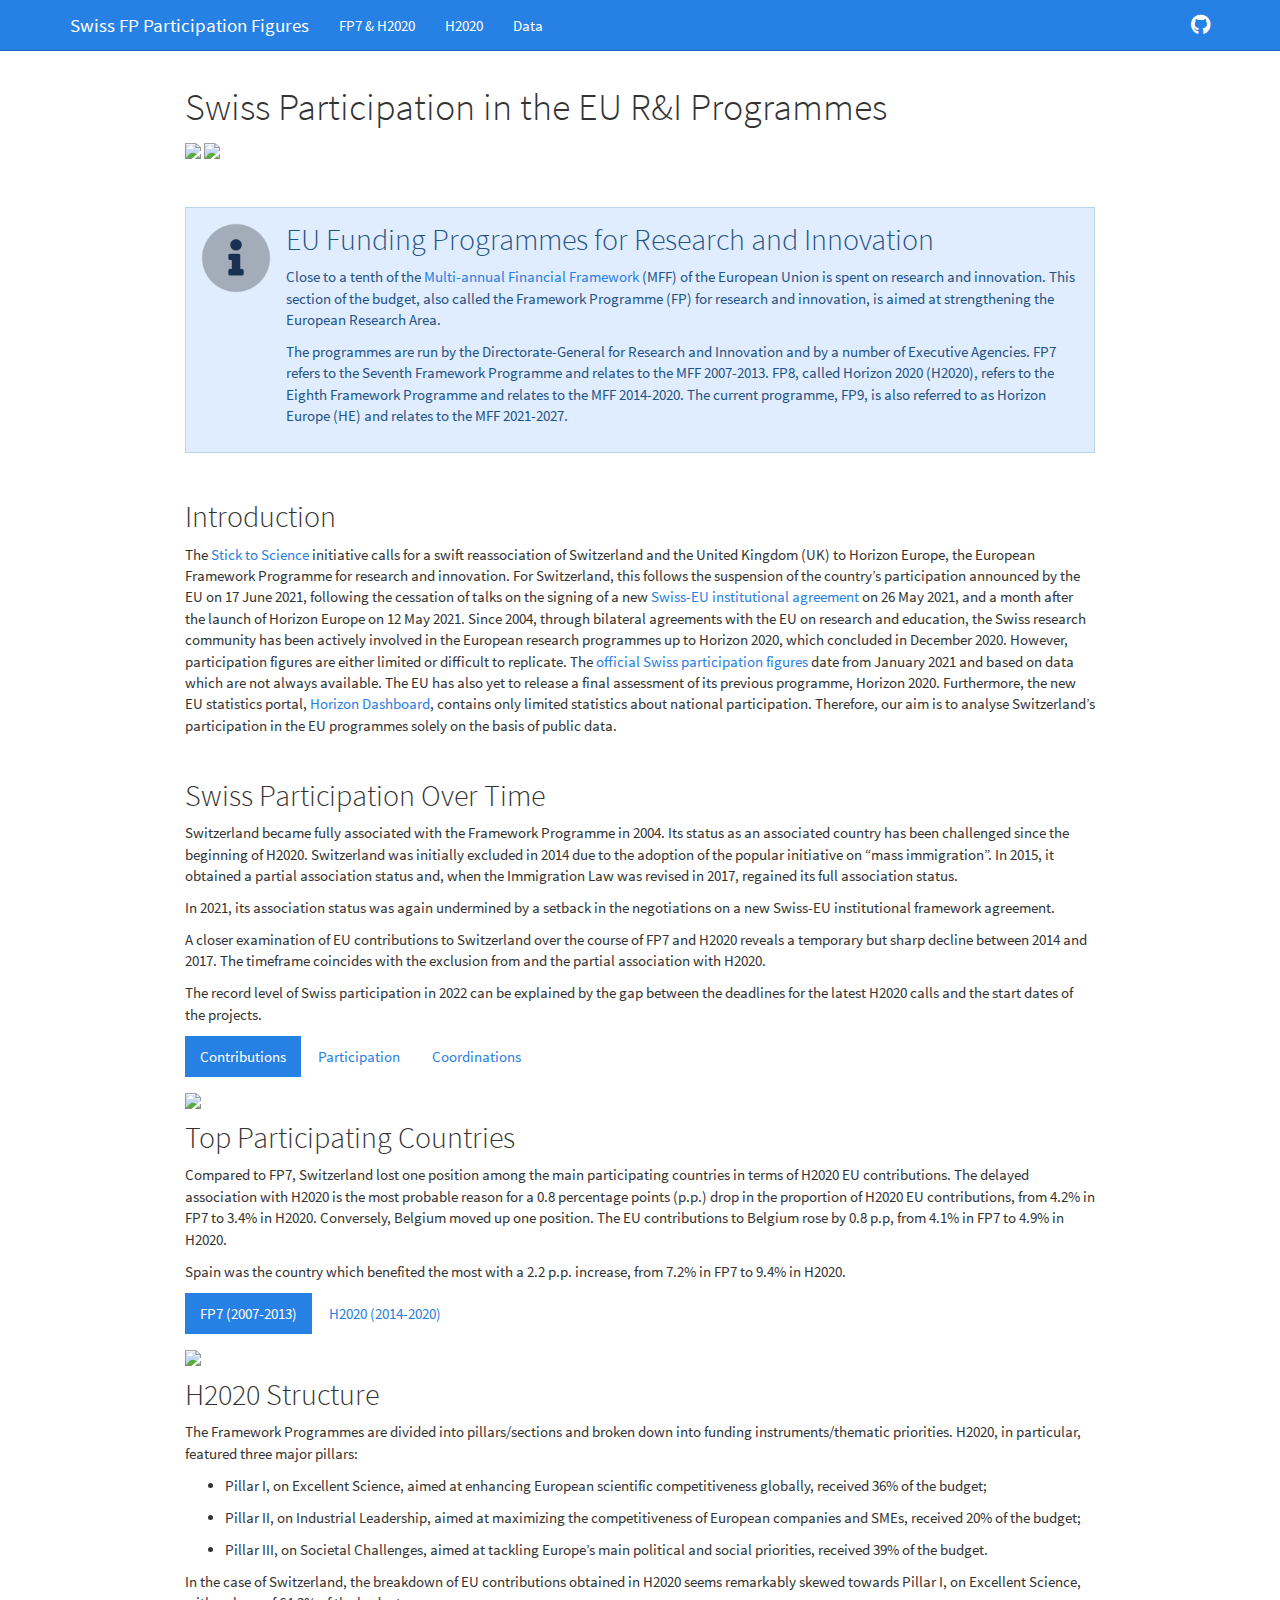
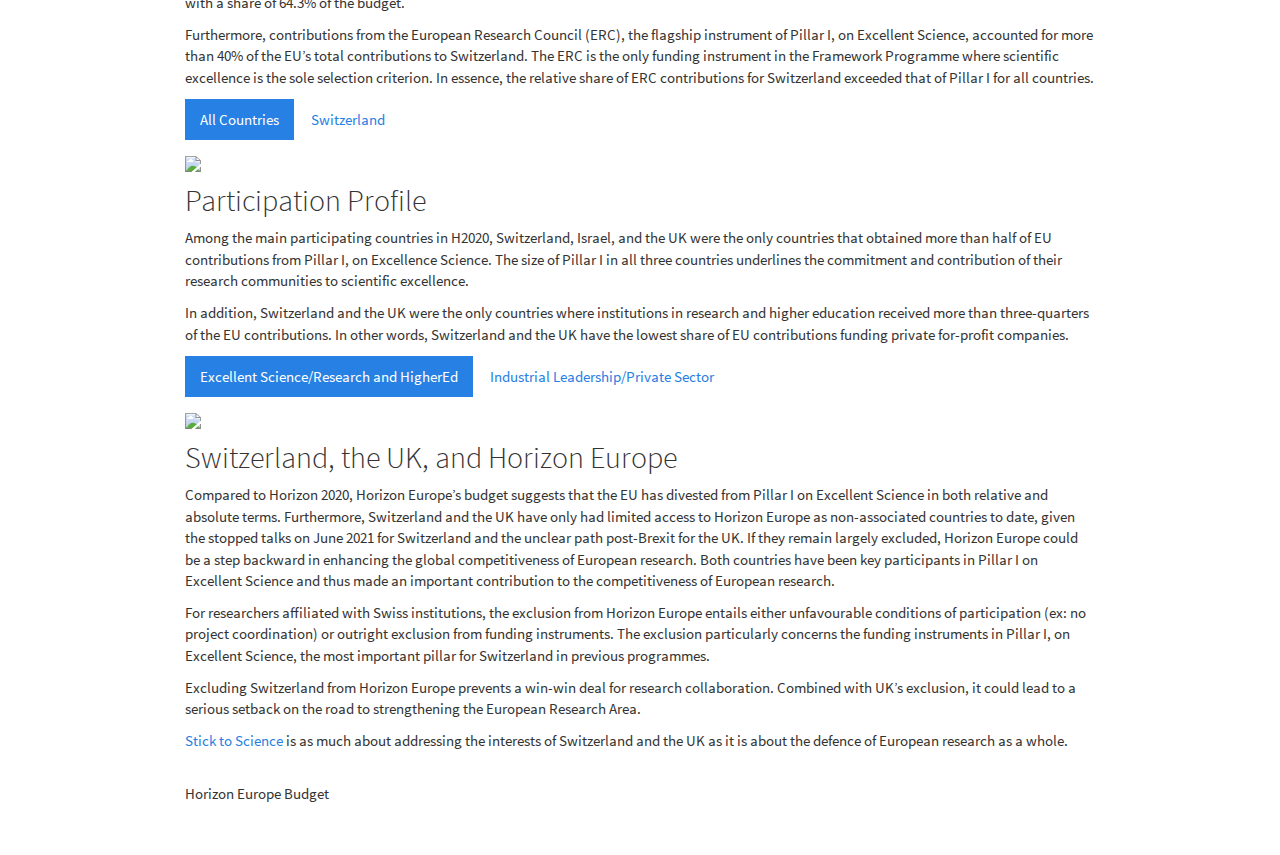
==== commit 1575c3df: "✏️  Minor changes" ====
--- a/docs/index.html
+++ b/docs/index.html
@@ -290,6 +290,23 @@
 src="https://img.shields.io/github/issues/zambujo/swissparticipation" /></a>
 <!-- badges: end --></p>
 <p><br /></p>
+<div id="eu-funding-programmes-for-research-and-innovation"
+class="section level2 info">
+<h2>EU Funding Programmes for Research and Innovation</h2>
+<p>Close to a tenth of the <a
+href="https://op.europa.eu/en/publication-detail/-/publication/d2cf202e-f36a-45b2-84e7-1ac6ad996e90">Multi-annual
+Financial Framework</a> (MFF) of the European Union is spent on research
+and innovation. This section of the budget, also called the Framework
+Programme (FP) for research and innovation, is aimed at strengthening
+the European Research Area.</p>
+<p>The programmes are run by the Directorate-General for Research and
+Innovation and by a number of Executive Agencies. FP7 refers to the
+Seventh Framework Programme and relates to the MFF 2007-2013. FP8,
+called Horizon 2020 (H2020), refers to the Eighth Framework Programme
+and relates to the MFF 2014-2020. The current programme, FP9, is also
+referred to as Horizon Europe (HE) and relates to the MFF 2021-2027.</p>
+</div>
+<p><br /></p>
 <div id="introduction" class="section level2">
 <h2>Introduction</h2>
 <p>The <a href="https://stick-to-science.eu">Stick to Science</a>
@@ -315,22 +332,7 @@
 contains only limited statistics about national participation.
 Therefore, our aim is to analyse Switzerland’s participation in the EU
 programmes solely on the basis of public data.</p>
-</div>
-<div id="eu-funding-programmes-for-research-and-innovation"
-class="section level2 info">
-<h2>EU Funding Programmes for Research and Innovation</h2>
-<p>Close to a tenth of the <a
-href="https://op.europa.eu/en/publication-detail/-/publication/d2cf202e-f36a-45b2-84e7-1ac6ad996e90">Multi-annual
-Financial Framework</a> (MFF) of the European Union is spent on research
-and innovation. This section of the budget, also called the Framework
-Programme (FP) for research and innovation, is aimed at strengthening
-the European Research Area.</p>
-<p>The programmes are run by the Directorate-General for Research and
-Innovation and by a number of Executive Agencies. FP7 refers to the
-Seventh Framework Programme and relates to the MFF 2007-2013. FP8,
-called Horizon 2020 (H2020), refers to the Eighth Framework Programme
-and relates to the MFF 2014-2020. The current programme, FP9, is also
-referred to as Horizon Europe (HE) and relates to the MFF 2021-2027.</p>
+<p><br /></p>
 </div>
 <div id="swiss-participation-over-time"
 class="section level2 tabset tabset-fade tabset-pills">
@@ -366,18 +368,20 @@
 <h3>Coordinations</h3>
 <p><img
 src="https://zambujo.github.io/swissparticipation/seri-figures_files/figure-html/coordinations-overviews-1.svg" /><!-- --></p>
+<p><br /></p>
 </div>
 </div>
 <div id="top-participating-countries"
 class="section level2 tabset tabset-fade tabset-pills">
 <h2 class="tabset tabset-fade tabset-pills">Top Participating
 Countries</h2>
-<p>Compared to FP7, Switzerland lost two positions among the main
+<p>Compared to FP7, Switzerland lost one position among the main
 participating countries in terms of H2020 EU contributions. The delayed
-association with H2020 is the most probable reason for a 0.8 p.p. drop
-in the proportion of H2020 EU contributions, from 4.2% in FP7 to 3.4% in
-H2020. Conversely, Belgium moved up one position. The EU contributions
-to Belgium rose by 0.8 p.p, from 4.1% in FP7 to 4.9% in H2020.</p>
+association with H2020 is the most probable reason for a 0.8 percentage
+points (p.p.) drop in the proportion of H2020 EU contributions, from
+4.2% in FP7 to 3.4% in H2020. Conversely, Belgium moved up one position.
+The EU contributions to Belgium rose by 0.8 p.p, from 4.1% in FP7 to
+4.9% in H2020.</p>
 <p>Spain was the country which benefited the most with a 2.2 p.p.
 increase, from 7.2% in FP7 to 9.4% in H2020.</p>
 <div id="fp7-2007-2013" class="section level3">
@@ -389,11 +393,12 @@
 <h3>H2020 (2014-2020)</h3>
 <p><img
 src="https://zambujo.github.io/swissparticipation/seri-figures_files/figure-html/visual-countries-1.svg" /><!-- --></p>
+<p><br /></p>
 </div>
 </div>
 <div id="h2020-structure"
 class="section level2 tabset tabset-fade tabset-pills">
-<h2 class="tabset tabset-fade tabset-pills">H2020 structure</h2>
+<h2 class="tabset tabset-fade tabset-pills">H2020 Structure</h2>
 <p>The Framework Programmes are divided into pillars/sections and broken
 down into funding instruments/thematic priorities. H2020, in particular,
 featured three major pillars:</p>
@@ -419,7 +424,7 @@
 share of ERC contributions for Switzerland exceeded that of Pillar I for
 all countries.</p>
 <div id="all-countries" class="section level3">
-<h3>All countries</h3>
+<h3>All Countries</h3>
 <p><img
 src="https://raw.githubusercontent.com/zambujo/swissparticipation/main/data/treemap-h2020-all.svg" /><!-- --></p>
 </div>
@@ -427,11 +432,12 @@
 <h3>Switzerland</h3>
 <p><img
 src="https://raw.githubusercontent.com/zambujo/swissparticipation/main/data/treemap-h2020-ch.svg" /><!-- --></p>
+<p><br /></p>
 </div>
 </div>
 <div id="participation-profile"
 class="section level2 tabset tabset-fade tabset-pills">
-<h2 class="tabset tabset-fade tabset-pills">Participation profile</h2>
+<h2 class="tabset tabset-fade tabset-pills">Participation Profile</h2>
 <p>Among the main participating countries in H2020, Switzerland, Israel,
 and the UK were the only countries that obtained more than half of EU
 contributions from Pillar I, on Excellence Science. The size of Pillar I
@@ -451,10 +457,11 @@
 <h3>Industrial Leadership/Private Sector</h3>
 <p><img
 src="https://zambujo.github.io/swissparticipation/swiss-participation_files/figure-html/country-profile-2-1.svg" /><!-- --></p>
-</div>
-</div>
-<div id="outlook" class="section level2">
-<h2>Outlook</h2>
+<p><br /></p>
+</div>
+</div>
+<div id="switzerland-the-uk-and-horizon-europe" class="section level2">
+<h2>Switzerland, the UK, and Horizon Europe</h2>
 <p>Compared to Horizon 2020, Horizon Europe’s budget suggests that the
 EU has divested from Pillar I on Excellent Science in both relative and
 absolute terms. Furthermore, Switzerland and the UK have only had
@@ -484,22 +491,6 @@
 alt="" />
 <p class="caption">Horizon Europe Budget</p>
 </div>
-<hr />
-</div>
-<div id="varia" class="section level2">
-<h2>Varia</h2>
-<ul>
-<li><p>Swiss official statistics, please visit <a
-href="https://www.sbfi.admin.ch/sbfi/en/home/research-and-innovation/international-cooperation-r-and-i/eu-framework-programmes-for-research/f-f-swiss-participation.html">Facts
-and Figures on the Swiss Participation in the EU-Framework Programmes
-for Research and Innovation</a>.</p></li>
-<li><p>EU’s official statistics, please visit the <a
-href="https://webgate.ec.europa.eu/dashboard/sense/app/a976d168-2023-41d8-acec-e77640154726/sheet/0c8af38b-b73c-4da2-ba41-73ea34ab7ac4/state/analysis/select/Country/Switzerland">Horizon
-Dashboard</a>.</p></li>
-<li><p><a
-href="https://erc.europa.eu/news-events/magazine/survey-poc-academic-entrepreneurship">ERC:
-academic entrepreneurship</a></p></li>
-</ul>
 </div>
 
 
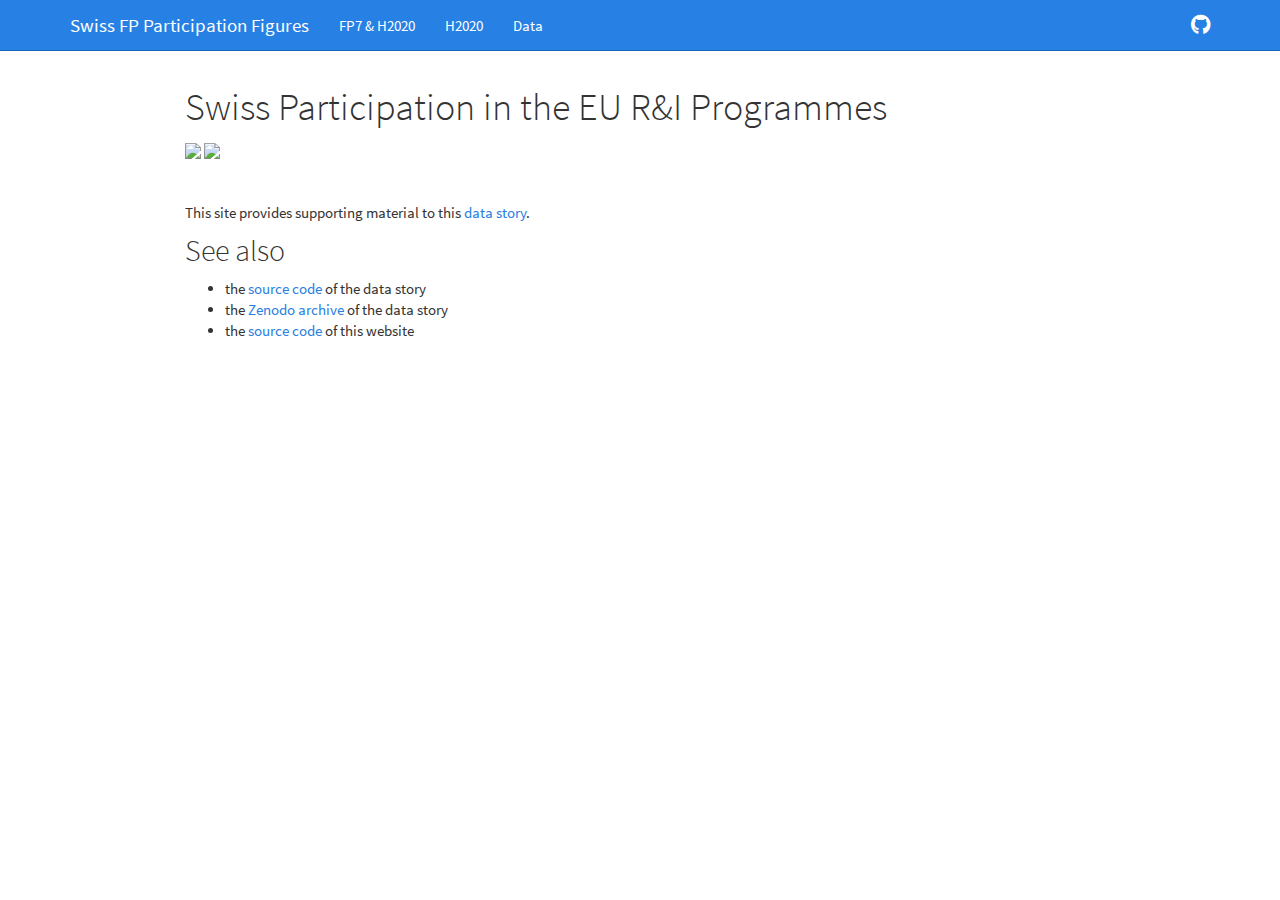
==== commit cd308b23: "🚸  Original data story integration" ====
--- a/docs/index.html
+++ b/docs/index.html
@@ -37,7 +37,7 @@
 <meta name="twitter:description" content="Swiss Participation in FP7 and Horizon 2020"/>
 <meta name="twitter:url" content="https://zambujo.github.io/swissparticipation"/>
 <meta name="twitter:image" content="https://zambujo.github.io/assets/images/treemap.jpg"/>
-<meta name="twitter:image:alt" content="CH H2020 Participation"/>
+<meta name="twitter:image:alt" content="CH Participation in FP7&amp;H2020"/>
 <meta name="twitter:card" content="summary"/>
 <meta name="twitter:creator" content="@whereisjoao"/>
 <meta name="twitter:site" content="@whereisjoao"/>
@@ -45,7 +45,7 @@
 <meta property="og:description" content="Swiss Participation in FP7 and Horizon 2020"/>
 <meta property="og:url" content="https://zambujo.github.io/swissparticipation"/>
 <meta property="og:image" content="https://zambujo.github.io/assets/images/treemap.jpg"/>
-<meta property="og:image:alt" content="CH H2020 Participation"/>
+<meta property="og:image:alt" content="CH Participation in FP7&amp;H2020"/>
 <meta property="og:type" content="website"/>
 <meta property="og:locale" content="en_US"/>
 <meta property="article:author" content="João Martins"/>
@@ -290,207 +290,20 @@
 src="https://img.shields.io/github/issues/zambujo/swissparticipation" /></a>
 <!-- badges: end --></p>
 <p><br /></p>
-<div id="eu-funding-programmes-for-research-and-innovation"
-class="section level2 info">
-<h2>EU Funding Programmes for Research and Innovation</h2>
-<p>Close to a tenth of the <a
-href="https://op.europa.eu/en/publication-detail/-/publication/d2cf202e-f36a-45b2-84e7-1ac6ad996e90">Multi-annual
-Financial Framework</a> (MFF) of the European Union is spent on research
-and innovation. This section of the budget, also called the Framework
-Programme (FP) for research and innovation, is aimed at strengthening
-the European Research Area.</p>
-<p>The programmes are run by the Directorate-General for Research and
-Innovation and by a number of Executive Agencies. FP7 refers to the
-Seventh Framework Programme and relates to the MFF 2007-2013. FP8,
-called Horizon 2020 (H2020), refers to the Eighth Framework Programme
-and relates to the MFF 2014-2020. The current programme, FP9, is also
-referred to as Horizon Europe (HE) and relates to the MFF 2021-2027.</p>
-</div>
-<p><br /></p>
-<div id="introduction" class="section level2">
-<h2>Introduction</h2>
-<p>The <a href="https://stick-to-science.eu">Stick to Science</a>
-initiative calls for a swift reassociation of Switzerland and the United
-Kingdom (UK) to Horizon Europe, the European Framework Programme for
-research and innovation. For Switzerland, this follows the suspension of
-the country’s participation announced by the EU on 17 June 2021,
-following the cessation of talks on the signing of a new <a
-href="https://www.admin.ch/gov/en/start/documentation/media-releases.msg-id-83705.html">Swiss-EU
-institutional agreement</a> on 26 May 2021, and a month after the launch
-of Horizon Europe on 12 May 2021. Since 2004, through bilateral
-agreements with the EU on research and education, the Swiss research
-community has been actively involved in the European research programmes
-up to Horizon 2020, which concluded in December 2020. However,
-participation figures are either limited or difficult to replicate. The
-<a
-href="https://www.sbfi.admin.ch/sbfi/en/home/research-and-innovation/international-cooperation-r-and-i/eu-framework-programmes-for-research/f-f-swiss-participation.html">official
-Swiss participation figures</a> date from January 2021 and based on data
-which are not always available. The EU has also yet to release a final
-assessment of its previous programme, Horizon 2020. Furthermore, the new
-EU statistics portal, <a
-href="https://webgate.ec.europa.eu/dashboard">Horizon Dashboard</a>,
-contains only limited statistics about national participation.
-Therefore, our aim is to analyse Switzerland’s participation in the EU
-programmes solely on the basis of public data.</p>
-<p><br /></p>
-</div>
-<div id="swiss-participation-over-time"
-class="section level2 tabset tabset-fade tabset-pills">
-<h2 class="tabset tabset-fade tabset-pills">Swiss Participation Over
-Time</h2>
-<p>Switzerland became fully associated with the Framework Programme in
-2004. Its status as an associated country has been challenged since the
-beginning of H2020. Switzerland was initially excluded in 2014 due to
-the adoption of the popular initiative on “mass immigration”. In 2015,
-it obtained a partial association status and, when the Immigration Law
-was revised in 2017, regained its full association status.</p>
-<p>In 2021, its association status was again undermined by a setback in
-the negotiations on a new Swiss-EU institutional framework
-agreement.</p>
-<p>A closer examination of EU contributions to Switzerland over the
-course of FP7 and H2020 reveals a temporary but sharp decline between
-2014 and 2017. The timeframe coincides with the exclusion from and the
-partial association with H2020.</p>
-<p>The record level of Swiss participation in 2022 can be explained by
-the gap between the deadlines for the latest H2020 calls and the start
-dates of the projects.</p>
-<div id="contributions" class="section level3">
-<h3>Contributions</h3>
-<p><img
-src="https://zambujo.github.io/swissparticipation/seri-figures_files/figure-html/swiss-countributions-1.svg" /><!-- --></p>
-</div>
-<div id="participation" class="section level3">
-<h3>Participation</h3>
-<p><img
-src="https://zambujo.github.io/swissparticipation/seri-figures_files/figure-html/swiss-participations-1.svg" /><!-- --></p>
-</div>
-<div id="coordinations" class="section level3">
-<h3>Coordinations</h3>
-<p><img
-src="https://zambujo.github.io/swissparticipation/seri-figures_files/figure-html/coordinations-overviews-1.svg" /><!-- --></p>
-<p><br /></p>
-</div>
-</div>
-<div id="top-participating-countries"
-class="section level2 tabset tabset-fade tabset-pills">
-<h2 class="tabset tabset-fade tabset-pills">Top Participating
-Countries</h2>
-<p>Compared to FP7, Switzerland lost one position among the main
-participating countries in terms of H2020 EU contributions. The delayed
-association with H2020 is the most probable reason for a 0.8 percentage
-points (p.p.) drop in the proportion of H2020 EU contributions, from
-4.2% in FP7 to 3.4% in H2020. Conversely, Belgium moved up one position.
-The EU contributions to Belgium rose by 0.8 p.p, from 4.1% in FP7 to
-4.9% in H2020.</p>
-<p>Spain was the country which benefited the most with a 2.2 p.p.
-increase, from 7.2% in FP7 to 9.4% in H2020.</p>
-<div id="fp7-2007-2013" class="section level3">
-<h3>FP7 (2007-2013)</h3>
-<p><img
-src="https://zambujo.github.io/swissparticipation/seri-figures_files/figure-html/visual-countries-fp7-1.svg" /><!-- --></p>
-</div>
-<div id="h2020-2014-2020" class="section level3">
-<h3>H2020 (2014-2020)</h3>
-<p><img
-src="https://zambujo.github.io/swissparticipation/seri-figures_files/figure-html/visual-countries-1.svg" /><!-- --></p>
-<p><br /></p>
-</div>
-</div>
-<div id="h2020-structure"
-class="section level2 tabset tabset-fade tabset-pills">
-<h2 class="tabset tabset-fade tabset-pills">H2020 Structure</h2>
-<p>The Framework Programmes are divided into pillars/sections and broken
-down into funding instruments/thematic priorities. H2020, in particular,
-featured three major pillars:</p>
+<p>This site provides supporting material to this <a
+href="https://data.snf.ch/stories/european-research-excellence-in-times-of-non-association-en.html">data
+story</a>.</p>
+<div id="see-also" class="section level2">
+<h2>See also</h2>
 <ul>
-<li><p>Pillar I, on Excellent Science, aimed at enhancing European
-scientific competitiveness globally, received 36% of the
-budget;</p></li>
-<li><p>Pillar II, on Industrial Leadership, aimed at maximizing the
-competitiveness of European companies and SMEs, received 20% of the
-budget;</p></li>
-<li><p>Pillar III, on Societal Challenges, aimed at tackling Europe’s
-main political and social priorities, received 39% of the
-budget.</p></li>
+<li>the <a
+href="https://github.com/snsf-data/datastory_h2020_participation">source
+code</a> of the data story</li>
+<li>the <a href="https://zenodo.org/record/6528403#.YnjpepJBxzU">Zenodo
+archive</a> of the data story</li>
+<li>the <a href="https://github.com/zambujo/swissparticipation">source
+code</a> of this website</li>
 </ul>
-<p>In the case of Switzerland, the breakdown of EU contributions
-obtained in H2020 seems remarkably skewed towards Pillar I, on Excellent
-Science, with a share of 64.3% of the budget.</p>
-<p>Furthermore, contributions from the European Research Council (ERC),
-the flagship instrument of Pillar I, on Excellent Science, accounted for
-more than 40% of the EU’s total contributions to Switzerland. The ERC is
-the only funding instrument in the Framework Programme where scientific
-excellence is the sole selection criterion. In essence, the relative
-share of ERC contributions for Switzerland exceeded that of Pillar I for
-all countries.</p>
-<div id="all-countries" class="section level3">
-<h3>All Countries</h3>
-<p><img
-src="https://raw.githubusercontent.com/zambujo/swissparticipation/main/data/treemap-h2020-all.svg" /><!-- --></p>
-</div>
-<div id="switzerland" class="section level3">
-<h3>Switzerland</h3>
-<p><img
-src="https://raw.githubusercontent.com/zambujo/swissparticipation/main/data/treemap-h2020-ch.svg" /><!-- --></p>
-<p><br /></p>
-</div>
-</div>
-<div id="participation-profile"
-class="section level2 tabset tabset-fade tabset-pills">
-<h2 class="tabset tabset-fade tabset-pills">Participation Profile</h2>
-<p>Among the main participating countries in H2020, Switzerland, Israel,
-and the UK were the only countries that obtained more than half of EU
-contributions from Pillar I, on Excellence Science. The size of Pillar I
-in all three countries underlines the commitment and contribution of
-their research communities to scientific excellence.</p>
-<p>In addition, Switzerland and the UK were the only countries where
-institutions in research and higher education received more than
-three-quarters of the EU contributions. In other words, Switzerland and
-the UK have the lowest share of EU contributions funding private
-for-profit companies.</p>
-<div id="excellent-scienceresearch-and-highered" class="section level3">
-<h3>Excellent Science/Research and HigherEd</h3>
-<p><img
-src="https://zambujo.github.io/swissparticipation/swiss-participation_files/figure-html/country-profile-1-1.svg" /><!-- --></p>
-</div>
-<div id="industrial-leadershipprivate-sector" class="section level3">
-<h3>Industrial Leadership/Private Sector</h3>
-<p><img
-src="https://zambujo.github.io/swissparticipation/swiss-participation_files/figure-html/country-profile-2-1.svg" /><!-- --></p>
-<p><br /></p>
-</div>
-</div>
-<div id="switzerland-the-uk-and-horizon-europe" class="section level2">
-<h2>Switzerland, the UK, and Horizon Europe</h2>
-<p>Compared to Horizon 2020, Horizon Europe’s budget suggests that the
-EU has divested from Pillar I on Excellent Science in both relative and
-absolute terms. Furthermore, Switzerland and the UK have only had
-limited access to Horizon Europe as non-associated countries to date,
-given the stopped talks on June 2021 for Switzerland and the unclear
-path post-Brexit for the UK. If they remain largely excluded, Horizon
-Europe could be a step backward in enhancing the global competitiveness
-of European research. Both countries have been key participants in
-Pillar I on Excellent Science and thus made an important contribution to
-the competitiveness of European research.</p>
-<p>For researchers affiliated with Swiss institutions, the exclusion
-from Horizon Europe entails either unfavourable conditions of
-participation (ex: no project coordination) or outright exclusion from
-funding instruments. The exclusion particularly concerns the funding
-instruments in Pillar I, on Excellent Science, the most important pillar
-for Switzerland in previous programmes.</p>
-<p>Excluding Switzerland from Horizon Europe prevents a win-win deal for
-research collaboration. Combined with UK’s exclusion, it could lead to a
-serious setback on the road to strengthening the European Research
-Area.</p>
-<p><a href="https://stick-to-science.eu">Stick to Science</a> is as much
-about addressing the interests of Switzerland and the UK as it is about
-the defence of European research as a whole.</p>
-<div class="figure">
-<img
-src="https://raw.githubusercontent.com/zambujo/swissparticipation/main/data/treemap-he.svg"
-alt="" />
-<p class="caption">Horizon Europe Budget</p>
-</div>
 </div>
 
 
--- a/docs/style.css
+++ b/docs/style.css
@@ -1,7 +1,7 @@
 div.info {
   padding: 1em;
   margin: 1em 0;
-  padding-left: 100px;
+  padding-left: 15px;
   background-size: 70px;
   background-repeat: no-repeat;
   background-position: left 15px top 15px;
@@ -10,7 +10,3 @@
   background-color: #dfedff;
   border: solid 1px #bed3ec;
 }
-
-div.info {
- background-image: url("img/info-circle.png");
-}
